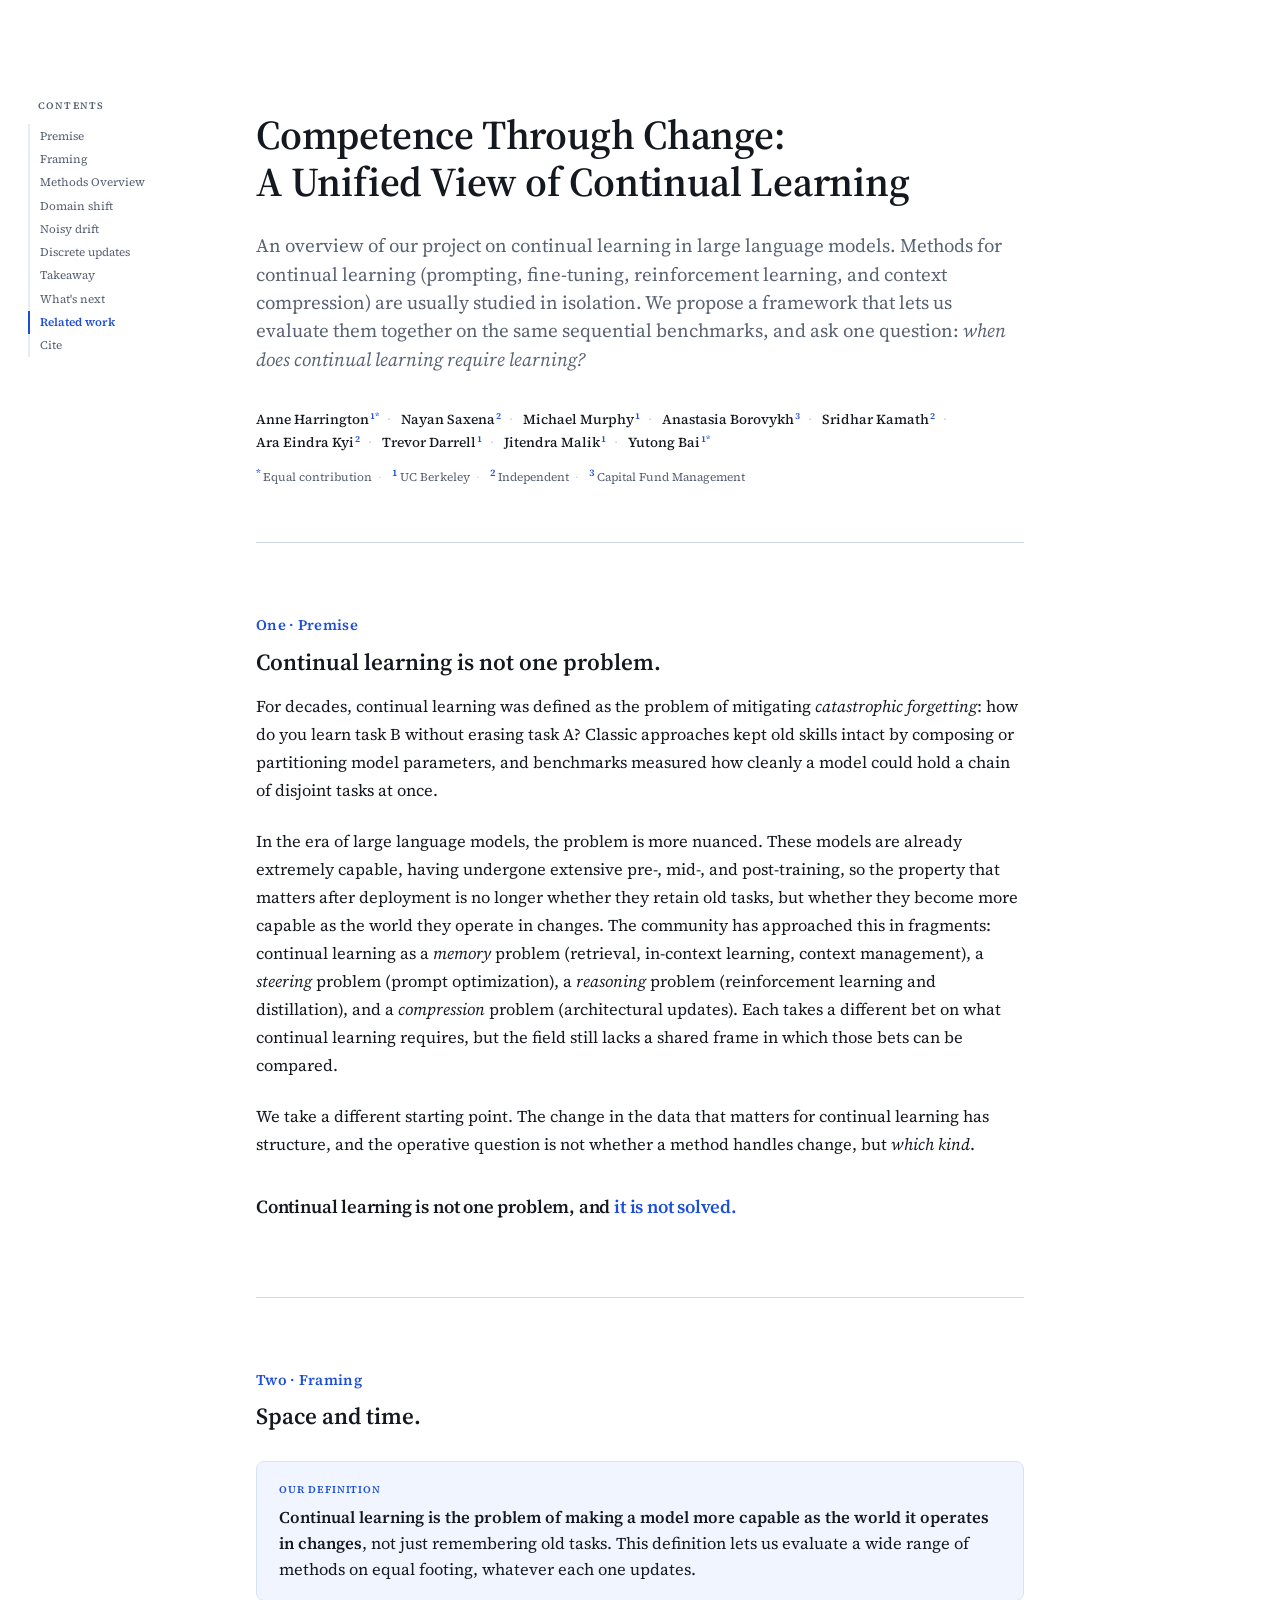
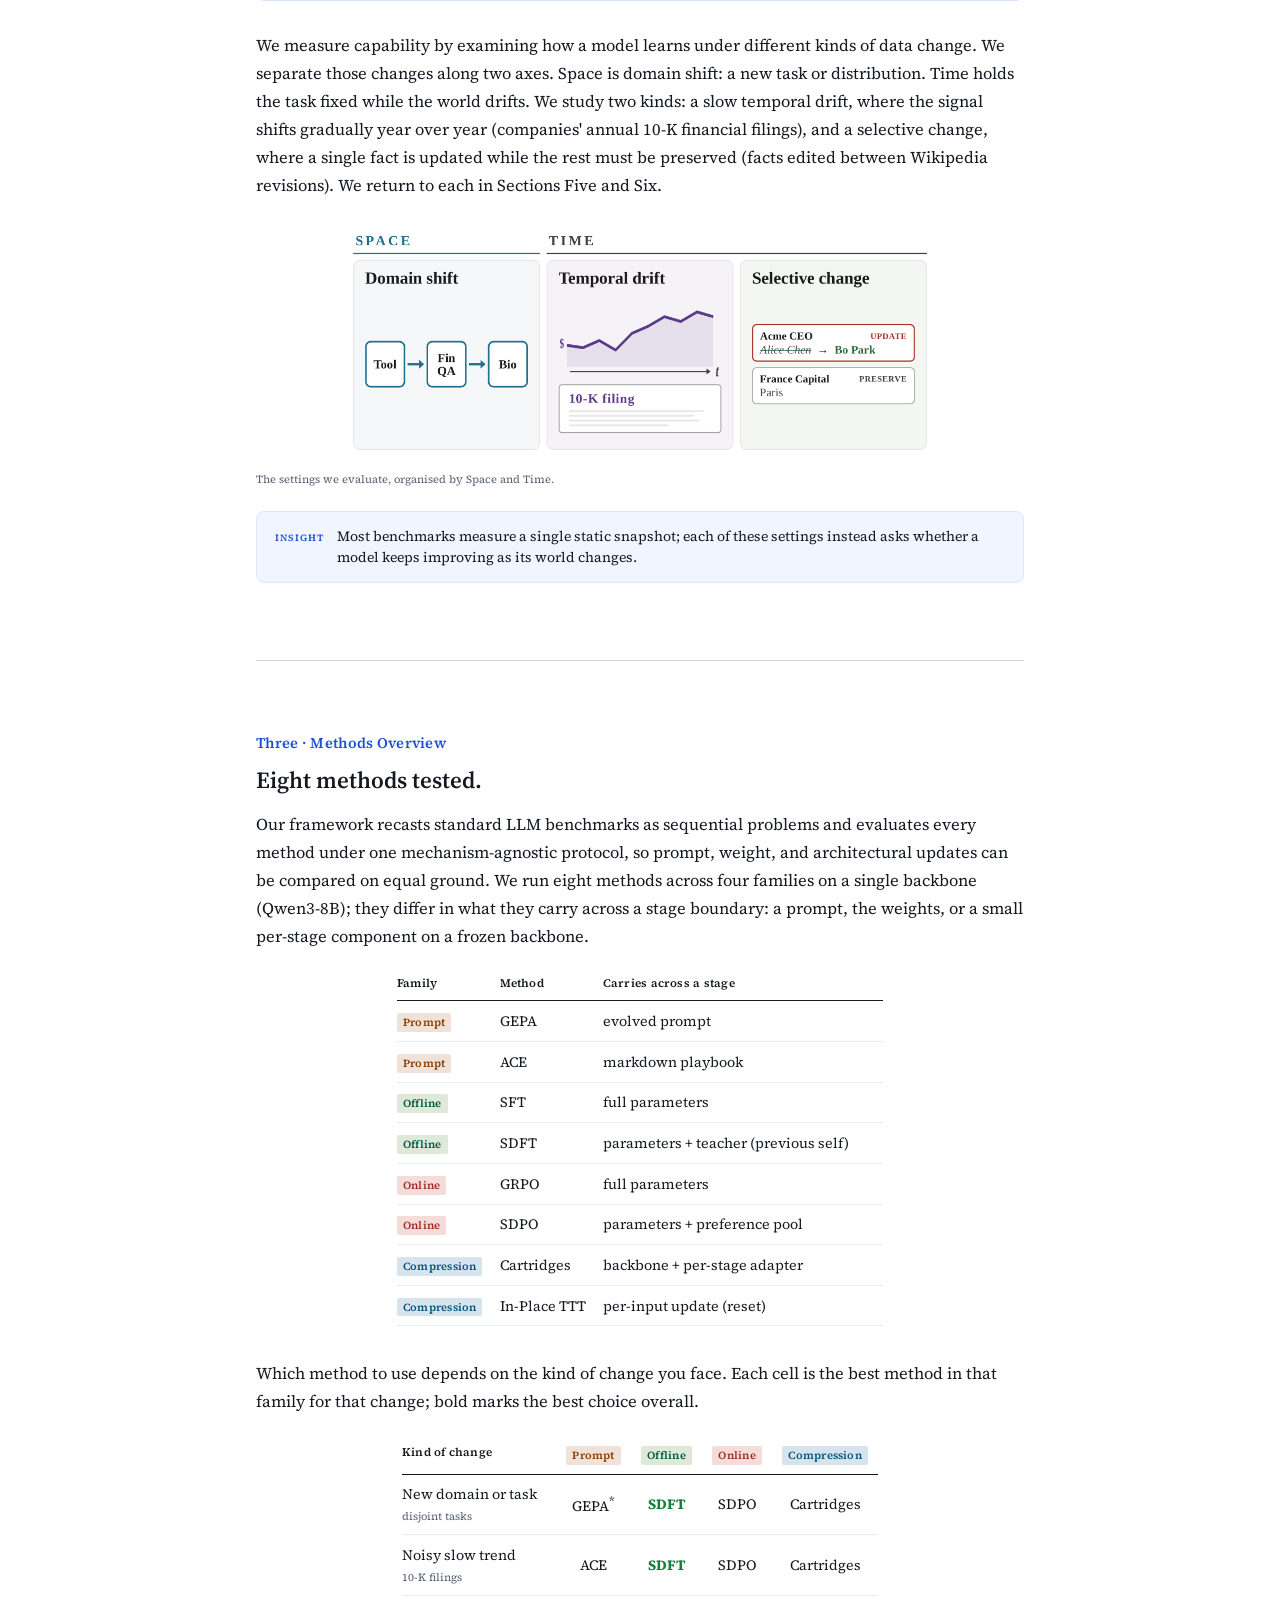
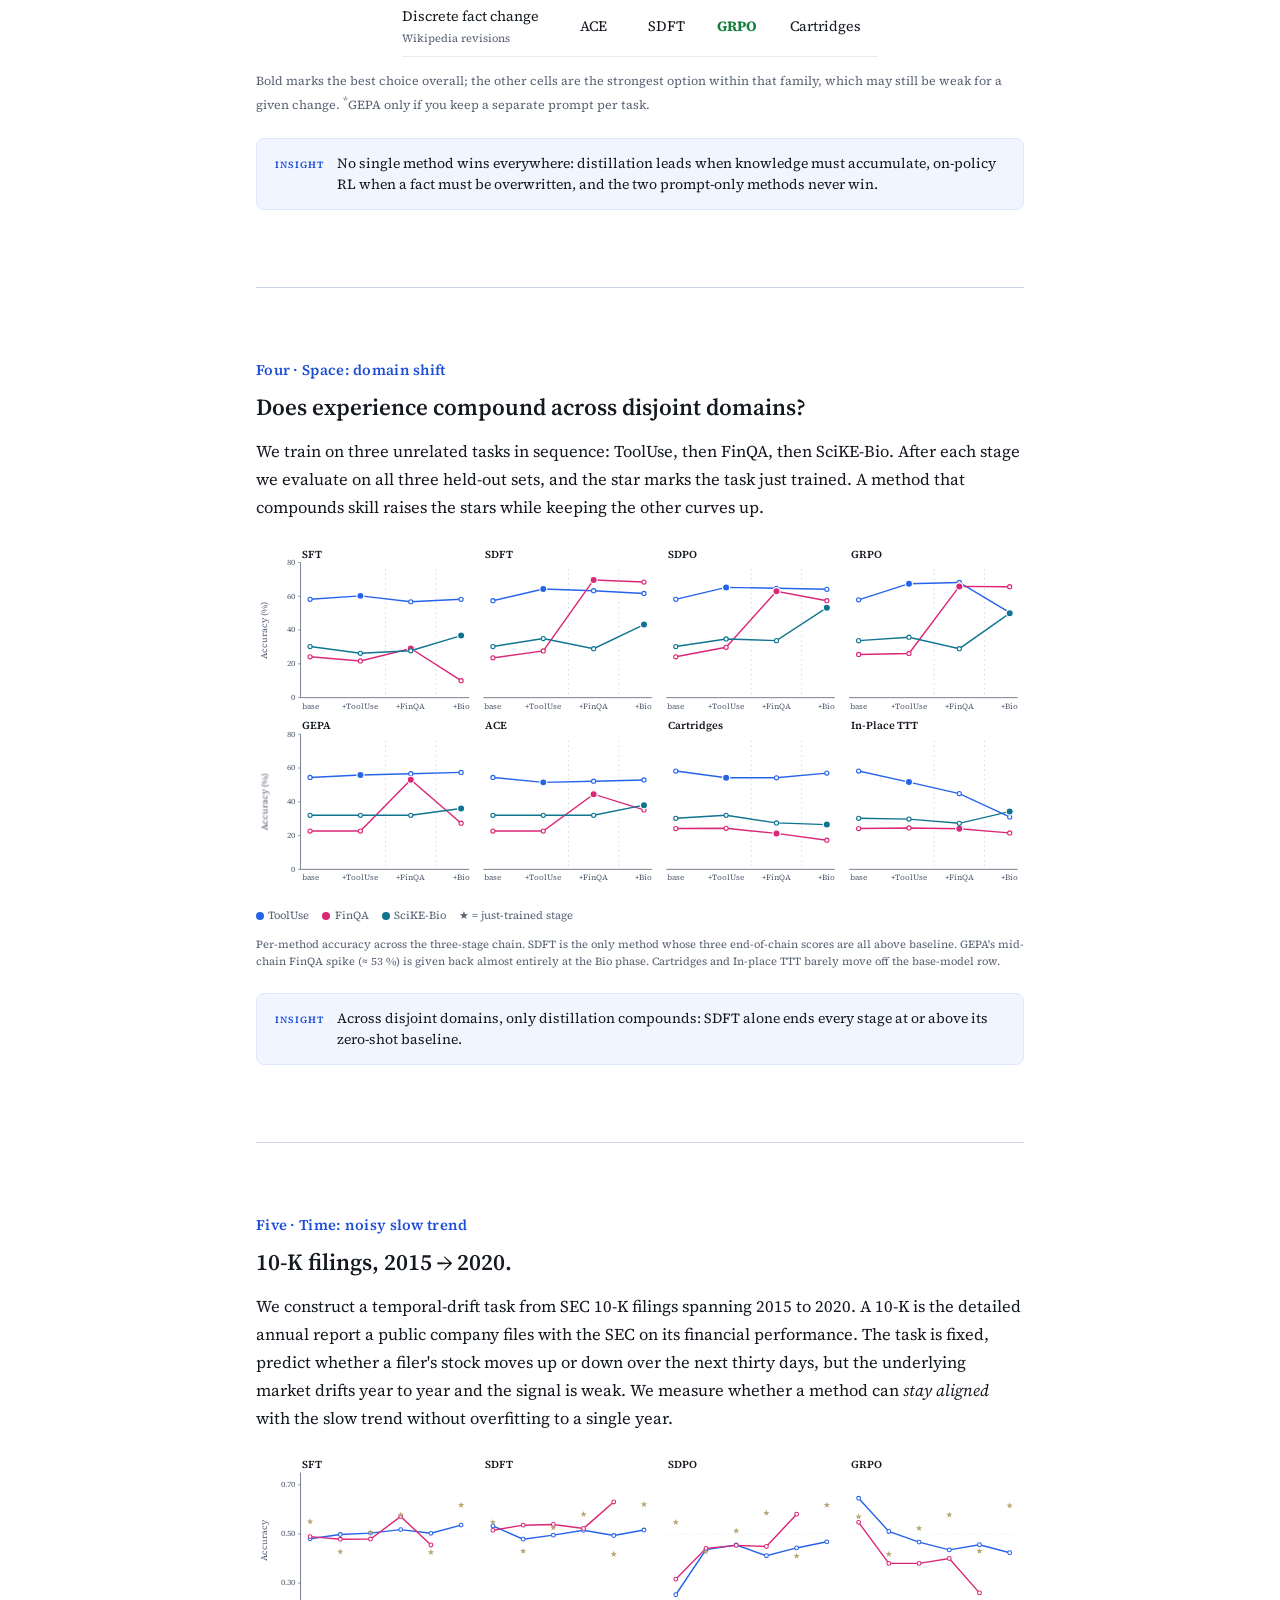
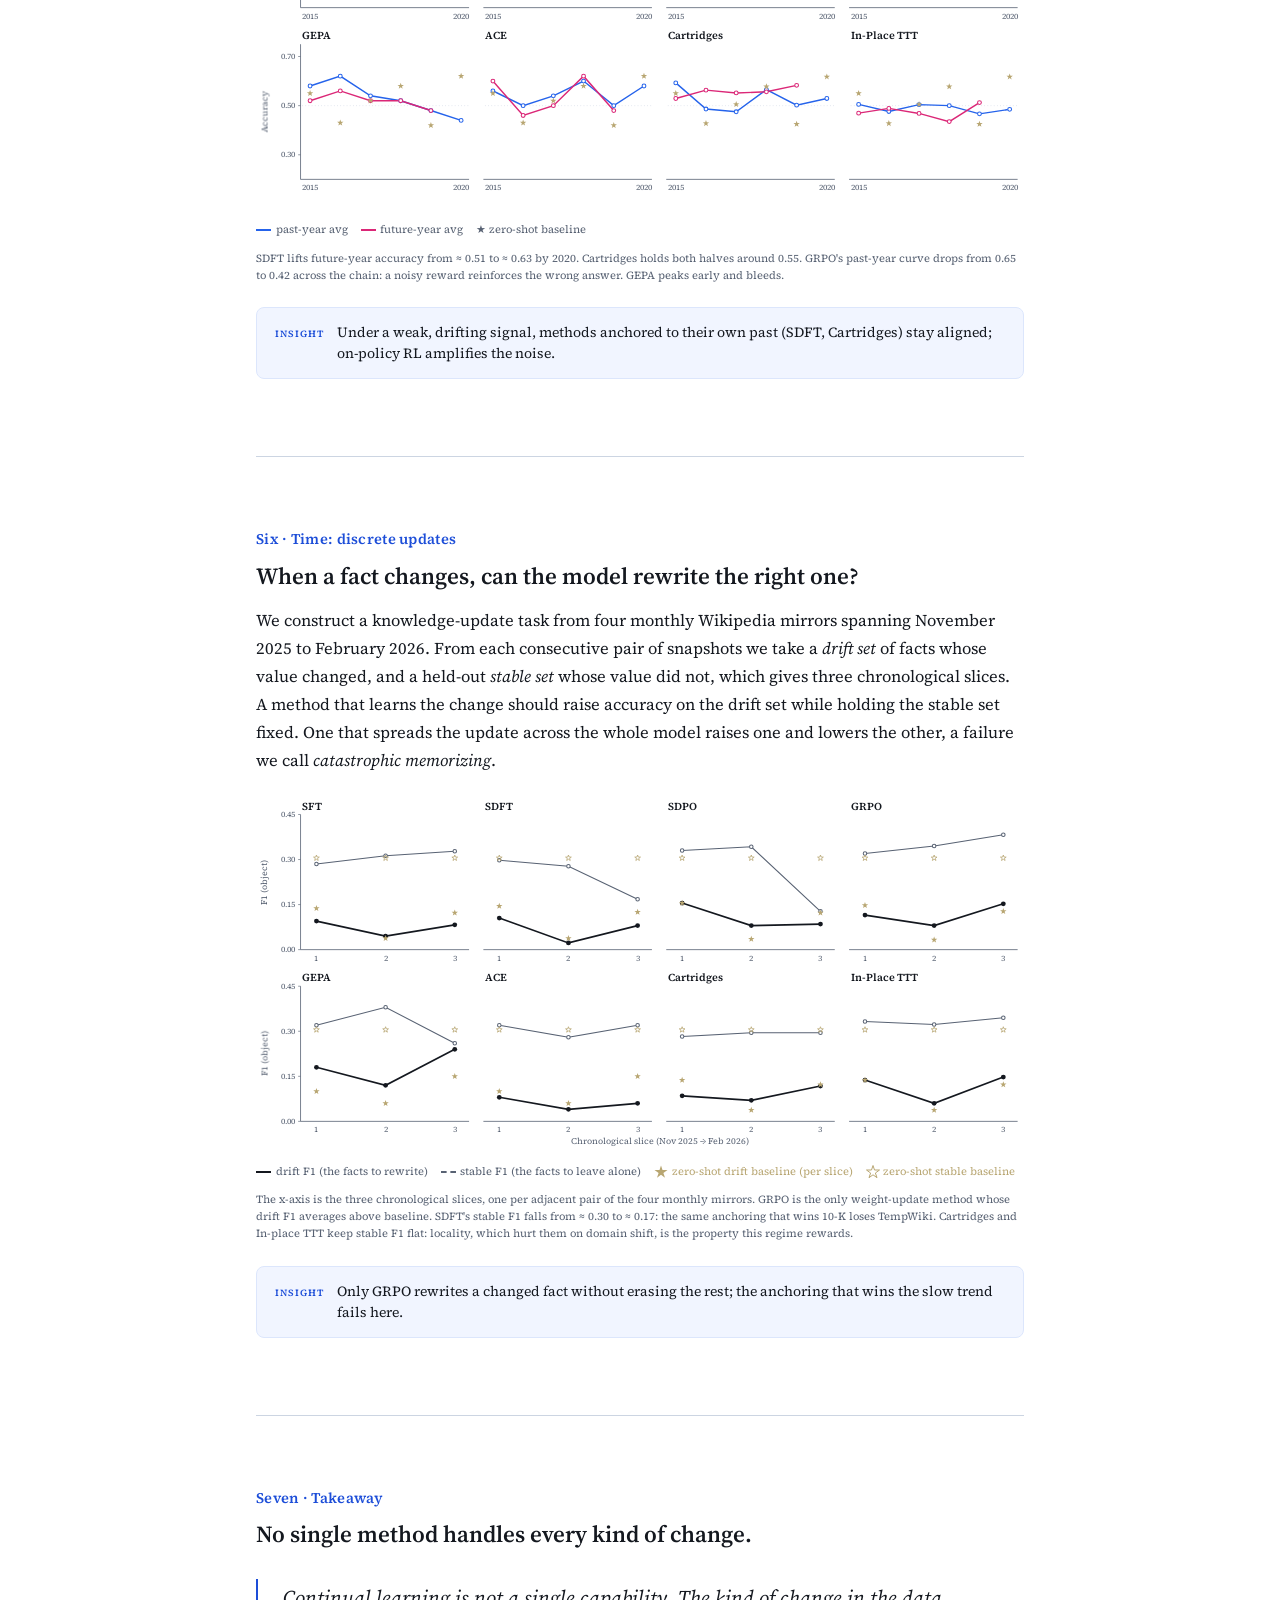
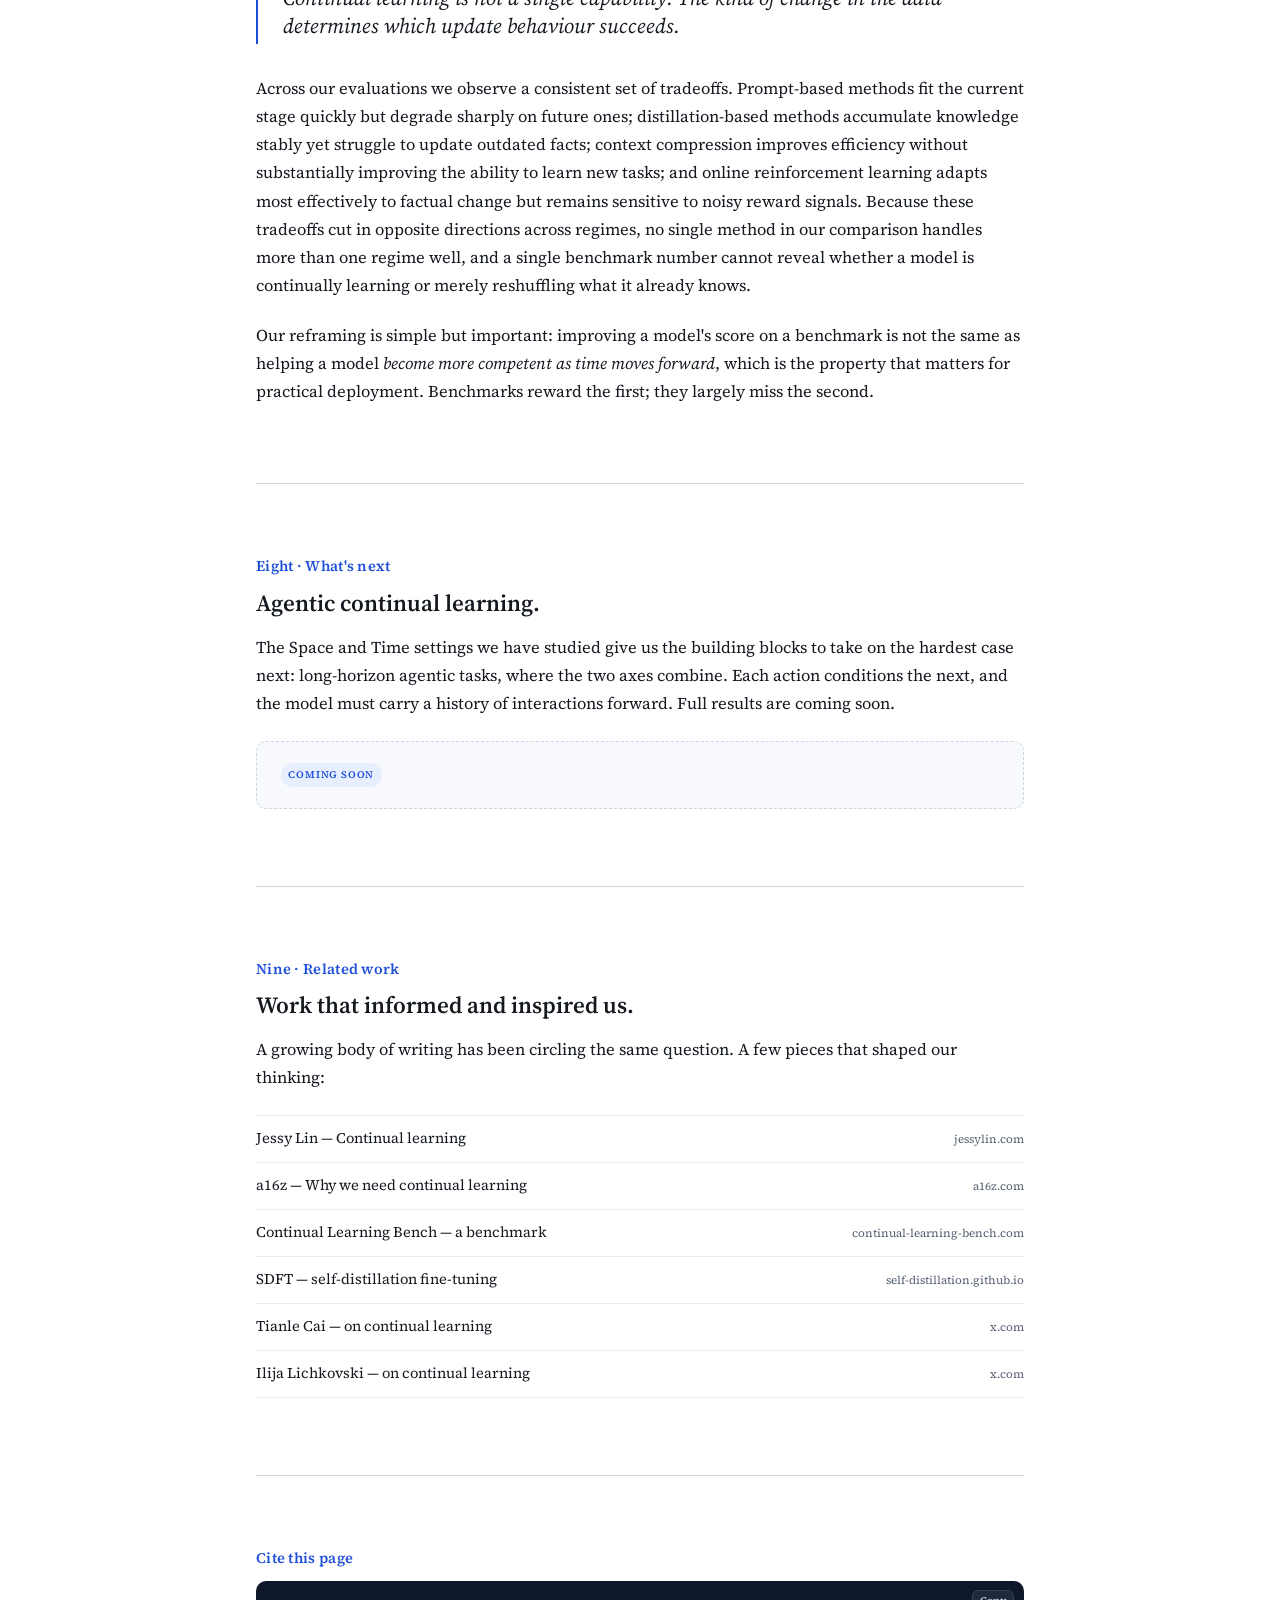
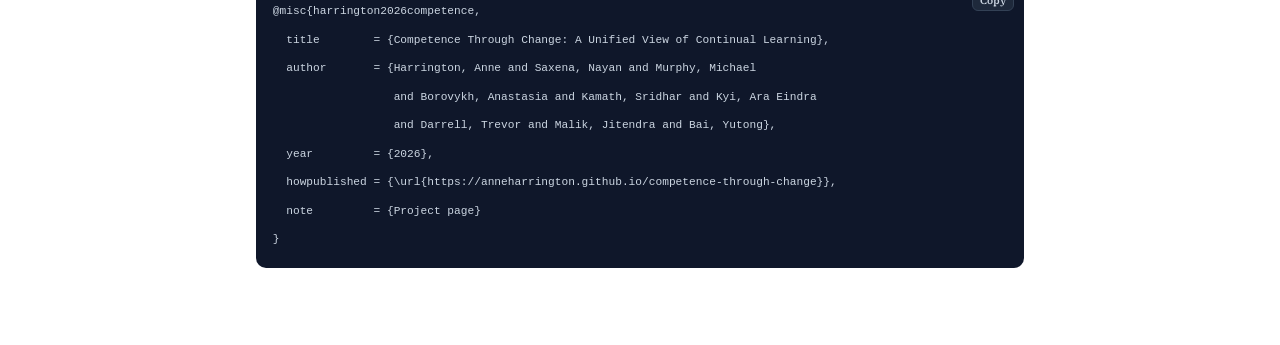
==== competence-through-change/index.html @ 68953e1b "Reduce global font and figure sizes on project page Co-Authored-By: Claude Opus 4.8 (1M context) <no" ====
<!DOCTYPE html>
<html lang="en">
<head>
<meta charset="UTF-8">
<meta name="viewport" content="width=device-width, initial-scale=1.0">
<title>Competence Through Change: A Unified View of Continual Learning</title>
<link rel="preconnect" href="https://fonts.googleapis.com">
<link rel="preconnect" href="https://fonts.gstatic.com" crossorigin>
<link href="https://fonts.googleapis.com/css2?family=Source+Serif+4:ital,wght@0,400;0,500;0,600;0,700;1,400;1,600&display=swap" rel="stylesheet">
<style>
  :root {
    --ink:    #14181f;
    --paper:  #ffffff;
    --gray:   #586273;
    --faint:  #ccd5e2;
    --grid:   #e7ecf3;
    --signature: #1d4ed8;
    --red:    #c2410c;
    --space:  #1d4ed8;
    --time:   #0e7490;

    --c-tooluse: #2563eb;
    --c-finqa:   #db2777;
    --c-bio:     #0e7490;
    --c-past:    #2563eb;
    --c-future:  #db2777;
    --c-base:    #9b8847;

    /* fluid reading measure: grows with the viewport to fill the window */
    --measure: clamp(33rem, 60vw, 68rem);

    --display: "Source Serif 4", Georgia, serif;
    --body:    "Source Serif 4", Georgia, serif;
    --sans:    "Source Serif 4", Georgia, serif;
  }
  * { box-sizing: border-box; }
  html { font-size: 14px; -webkit-text-size-adjust: 100%; }
  body {
    background: var(--paper); color: var(--ink);
    font-family: var(--body); font-weight: 400;
    font-size: 1.2rem; line-height: 1.7; margin: 0;
    -webkit-font-smoothing: antialiased; text-rendering: optimizeLegibility;
  }
  .page { max-width: 1500px; margin: 0 auto; padding: 0 5vw; }
  header, section > p, .note { max-width: var(--measure); }
  html { scroll-behavior: smooth; overflow-x: clip; }
  section { scroll-margin-top: 2rem; }

  /* ── Table-of-contents sidebar ─────────────────────────────────── */
  .toc {
    position: fixed; top: 7rem; left: 2rem; width: 11rem; z-index: 10;
    font-family: var(--sans); max-height: calc(100vh - 9rem); overflow-y: auto;
  }
  .toc-title {
    font-size: 0.7rem; font-weight: 600; letter-spacing: 0.12em;
    text-transform: uppercase; color: var(--gray); margin: 0 0 0.7rem 0.7rem;
  }
  .toc ul { list-style: none; padding: 0; margin: 0; }
  .toc a {
    display: block; padding: 0.3rem 0 0.3rem 0.7rem;
    font-size: 0.82rem; line-height: 1.3; color: var(--gray);
    text-decoration: none; border-left: 2px solid var(--grid);
    transition: color 0.15s ease, border-color 0.15s ease;
  }
  .toc a:hover { color: var(--ink); border-left-color: var(--faint); }
  .toc a.active { color: var(--signature); border-left-color: var(--signature); font-weight: 600; }
  .toc-toggle { display: none; }
  .toc-backdrop { display: none; }

  /* On narrower screens the sidebar becomes a slide-in drawer. */
  @media (max-width: 1200px) {
    .toc-toggle {
      display: block; position: fixed; top: 1rem; left: 1rem; z-index: 40;
      font-family: var(--sans); font-size: 0.78rem; font-weight: 600;
      letter-spacing: 0.03em; color: var(--signature);
      background: var(--paper); border: 1px solid var(--faint);
      border-radius: 999px; padding: 0.5em 0.95em; cursor: pointer;
      box-shadow: 0 1px 5px rgba(20,24,31,0.12);
    }
    .toc-backdrop {
      display: block; position: fixed; inset: 0; background: rgba(20,24,31,0.35);
      opacity: 0; pointer-events: none; transition: opacity 0.25s ease; z-index: 30;
    }
    body.toc-open .toc-backdrop { opacity: 1; pointer-events: auto; }
    .toc {
      top: 0; left: 0; width: 15rem; height: 100vh; max-height: 100vh;
      background: var(--paper); box-shadow: 2px 0 18px rgba(20,24,31,0.14);
      padding: 4.5rem 1.4rem 1.5rem; z-index: 35;
      transform: translateX(-100%); transition: transform 0.25s ease;
    }
    body.toc-open .toc { transform: translateX(0); }
  }

  .masthead { padding: 8rem 0 4rem; border-bottom: 1px solid var(--faint); margin: 0 auto 5rem; }
  .imprint {
    font-family: var(--sans); font-size: 0.7rem; font-weight: 500;
    letter-spacing: 0.16em; text-transform: uppercase;
    color: var(--signature); margin: 0 0 2.5rem;
  }
  h1 {
    font-family: var(--display); font-weight: 600;
    font-size: clamp(2.17rem, 3.2vw, 3.43rem);
    line-height: 1.15; letter-spacing: -0.005em;
    margin: 0 0 1.8rem; max-width: none;
  }
  .standfirst {
    font-family: var(--body); font-weight: 400; color: var(--gray);
    font-size: 1.35rem; line-height: 1.5; max-width: var(--measure); margin: 0;
  }
  .authors {
    font-family: var(--sans); font-size: 0.98rem; font-weight: 500;
    color: var(--ink);
    margin: 2.5rem 0 0; line-height: 1.7; max-width: var(--measure);
  }
  .authors .sep { color: var(--faint); margin: 0 0.55em; font-weight: 400; }
  .authors .name { white-space: nowrap; }
  .authors .name sup { font-size: 0.66em; color: var(--signature); font-weight: 600; margin-left: 1px; }
  .affiliations {
    font-family: var(--sans); font-size: 0.84rem; color: var(--gray);
    margin: 0.7rem 0 0; line-height: 1.6; max-width: var(--measure);
  }
  .affiliations sup { color: var(--signature); font-weight: 600; margin-right: 2px; }
  .affiliations .sep { color: var(--faint); margin: 0 0.55em; }

  section { margin: 0 auto 5.5rem; max-width: var(--measure); position: relative; }
  .secnum {
    font-family: var(--sans); font-size: 1.05rem; font-weight: 600;
    letter-spacing: 0.02em;
    color: var(--signature); margin: 0 0 0.7rem;
  }
  h2 {
    font-family: var(--display); font-weight: 600;
    font-size: 1.65rem; line-height: 1.22; letter-spacing: 0;
    margin: 0 0 1.2rem;
  }
  .note {
    color: var(--ink); font-size: 1.18rem; line-height: 1.7;
    margin: 0 0 1.6rem;
  }
  .note em { font-style: italic; }
  .pullquote {
    font-family: var(--display); font-style: italic;
    font-size: 1.5rem; line-height: 1.35; color: var(--ink);
    border-left: 2px solid var(--signature);
    padding: 0.2em 0 0.2em 1.2em;
    margin: 2.2rem 0 2.2rem;
    max-width: var(--measure);
  }

  /* ── Definition bubble ─────────────────────────────────────────── */
  .callout {
    max-width: var(--measure);
    background: #f1f5ff; border: 1px solid #d6e1fb;
    border-radius: 8px;
    padding: 1.3rem 1.6rem; margin: 2.2rem 0;
  }
  .callout .label {
    display: block; font-family: var(--sans); font-weight: 600;
    font-size: 0.72rem; letter-spacing: 0.09em; text-transform: uppercase;
    color: var(--signature); margin-bottom: 0.55rem;
  }
  .callout .def { font-size: 1.18rem; line-height: 1.55; color: var(--ink); margin: 0; }
  .callout .def strong { font-weight: 600; color: var(--ink); }

  /* ── Boxed thesis statement ────────────────────────────────────── */
  .statement {
    max-width: var(--measure); margin: 2.6rem 0;
    font-family: var(--sans); font-weight: 600;
    font-size: 1.32rem; line-height: 1.32; letter-spacing: -0.01em;
    color: var(--ink);
  }
  .statement .accent { color: var(--signature); }

  /* ── Per-section insight bubble ────────────────────────────────── */
  .insight-bubble {
    max-width: var(--measure);
    display: flex; gap: 0.95rem; align-items: baseline;
    background: #f1f5ff; border: 1px solid #dce6fc;
    border-radius: 8px;
    padding: 1rem 1.3rem; margin: 1.6rem 0 0;
  }
  .insight-bubble .ib-label {
    font-family: var(--sans); font-weight: 600; font-size: 0.68rem;
    letter-spacing: 0.1em; text-transform: uppercase; color: var(--signature);
    white-space: nowrap;
  }
  .insight-bubble p {
    margin: 0; font-family: var(--sans);
    font-size: 1rem; line-height: 1.5; color: var(--ink);
  }

  /* ── Coming-soon placeholder ───────────────────────────────────── */
  .coming-soon {
    max-width: var(--measure);
    display: flex; align-items: center; gap: 0.9rem;
    border: 1px dashed var(--faint); border-radius: 10px;
    background: #f7f9fc; padding: 1.5rem 1.7rem; margin: 0.4rem 0 0;
  }
  .cs-badge {
    font-family: var(--sans); font-weight: 600; font-size: 0.72rem;
    letter-spacing: 0.08em; text-transform: uppercase;
    color: var(--signature); background: #e7eefe;
    padding: 0.34em 0.75em; border-radius: 999px; white-space: nowrap;
  }
  .cs-note { font-family: var(--sans); font-size: 0.95rem; color: var(--gray); }

  /* ── Citation code block ───────────────────────────────────────── */
  .codeblock {
    position: relative; max-width: var(--measure);
    background: #0f172a; border-radius: 10px;
    padding: 1.1rem 1.2rem; overflow-x: auto; margin-top: 0.4rem;
  }
  .codeblock pre { margin: 0; }
  .codeblock code {
    font-family: ui-monospace, "SF Mono", Menlo, Consolas, monospace;
    font-size: 0.8rem; line-height: 1.55; color: #cbd5e1; white-space: pre;
  }
  .copy-btn {
    position: absolute; top: 0.7rem; right: 0.7rem;
    font-family: var(--sans); font-size: 0.72rem; font-weight: 600;
    color: #cbd5e1; background: #1e293b; border: 1px solid #334155;
    border-radius: 6px; padding: 0.3em 0.7em; cursor: pointer;
    transition: background 0.15s ease, color 0.15s ease;
  }
  .copy-btn:hover { background: #334155; color: #fff; }
  .copy-btn.copied { background: var(--signature); color: #fff; border-color: var(--signature); }

  /* ── Related-work links ────────────────────────────────────────── */
  ul.links { list-style: none; padding: 0; margin: 1.4rem 0 0; max-width: var(--measure); }
  ul.links li {
    display: flex; justify-content: space-between; align-items: baseline; gap: 1.2rem;
    padding: 0.75rem 0; border-bottom: 1px solid var(--grid);
  }
  ul.links li:first-child { border-top: 1px solid var(--grid); }
  ul.links a { color: var(--ink); text-decoration: none; font-size: 1.05rem; }
  ul.links a:hover { color: var(--signature); text-decoration: underline; }
  ul.links .src {
    font-family: var(--sans); font-size: 0.82rem; color: var(--gray);
    white-space: nowrap; flex: none;
  }

  figure { margin: 0 0 1rem; }
  svg { display: block; max-width: 100%; height: auto; overflow: visible; }
  text { font-family: var(--body); fill: var(--ink); }
  .axis-text { font-family: var(--sans); font-size: 11px; fill: var(--gray); }
  .axis-num  { font-family: var(--sans); font-size: 10px; fill: var(--gray); }
  .data-label { font-family: var(--body); font-size: 12px; }
  .strong-label { font-family: var(--sans); font-weight: 600; font-size: 12px; fill: var(--ink); }
  .panel-title { font-family: var(--sans); font-weight: 600; font-size: 13.5px; fill: var(--ink); }

  .caption {
    display: block; font-family: var(--sans);
    font-size: 0.78rem; line-height: 1.55;
    color: var(--gray); margin-top: 0.8rem; max-width: var(--measure);
  }
  hr.rule { border: none; border-top: 1px solid var(--faint); margin: 0 auto 5rem; max-width: var(--measure); }

  .chip {
    font-family: var(--sans); font-weight: 600; font-size: 0.78rem;
    padding: 0.18em 0.55em; border-radius: 2px;
    background: var(--grid); color: var(--ink);
    letter-spacing: 0.02em; white-space: nowrap;
  }
  .chip.prompt  { background: #f0e2d8; color: #8C3D00; }
  .chip.offline { background: #dfe9da; color: #005A42; }
  .chip.online  { background: #f5dcd8; color: #9c2f24; }
  .chip.context { background: #d6e4ee; color: #00557F; }
  .chip.space   { background: #e7eefe; color: #1d4ed8; }
  .chip.time    { background: #e0f3f6; color: #0e7490; }

  /* ── Recommendation scorecard (method × regime) ───────────────── */
  .scorecard-scroll { overflow-x: auto; padding: 0.5rem 0; }
  table.scorecard {
    border-collapse: collapse; width: 100%;
    font-family: var(--sans); min-width: 720px;
  }
  table.scorecard th {
    text-align: center; font-family: var(--sans); font-weight: 600; color: var(--ink);
    font-size: 0.82rem; letter-spacing: 0.02em;
    border-bottom: 1px solid var(--ink);
    padding: 0 0.8em 0.55rem; vertical-align: bottom; white-space: nowrap;
  }
  table.scorecard th.th-method { text-align: left; padding-left: 0; }
  table.scorecard th.th-insight { text-align: left; }
  table.scorecard th .sub {
    display: block; font-weight: 400; font-size: 0.7rem;
    color: var(--gray); letter-spacing: 0.01em; margin-top: 0.25rem;
  }
  table.scorecard th .sub em { font-style: italic; }
  table.scorecard td {
    padding: 0.7rem 0.8em; text-align: center; vertical-align: middle;
    border-bottom: 1px solid var(--grid);
  }
  table.scorecard td.method {
    text-align: left; padding-left: 0; font-weight: 600;
    font-size: 0.98rem; white-space: nowrap;
  }
  table.scorecard td.method.offline { color: #005A42; }
  table.scorecard td.method.online  { color: #9c2f24; }
  table.scorecard td.method.prompt  { color: #8C3D00; }
  table.scorecard td.method.context { color: #00557F; }
  table.scorecard td.method .dot {
    display: inline-block; width: 8px; height: 8px; border-radius: 50%;
    background: currentColor; margin-right: 0.5em; vertical-align: middle;
  }
  table.scorecard .yes {
    color: #15803d; font-size: 1.1rem; font-weight: 600;
  }
  table.scorecard .no { color: var(--red); font-size: 1.05rem; opacity: 0.42; }
  table.scorecard td.insight {
    text-align: left; font-family: var(--sans); font-style: italic;
    font-size: 0.84rem; line-height: 1.45; color: var(--gray);
    max-width: 24rem;
  }

  table.spark {
    border-collapse: collapse; font-size: 1.02rem;
    width: 100%; max-width: 44rem; margin: 1.5rem auto 1rem;
  }
  table.spark th {
    text-align: left; font-family: var(--sans); font-weight: 600; color: var(--ink);
    font-size: 0.82rem; letter-spacing: 0.02em;
    border-bottom: 1px solid var(--ink);
    padding: 0 1.2em 0.5rem 0;
  }
  table.spark td {
    padding: 0.55rem 1.2em 0.55rem 0; vertical-align: middle;
    border-bottom: 1px solid var(--grid);
  }
  table.spark td .sub {
    display: block; font-size: 0.78rem; color: var(--gray); margin-top: 0.12rem;
  }
  table.spark td.rec-best { font-weight: 700; color: #15803d; }
  table.spark.rec { width: auto; max-width: 100%; }
  table.spark.rec th:nth-child(n+2), table.spark.rec td:nth-child(n+2) { text-align: center; padding: 0.55rem 0.9em; }
  table.spark.rec .na { color: var(--faint); }
  table.spark.methods { width: auto; max-width: 100%; }
  table.spark.methods td:nth-child(3) { padding-right: 2.4em; }

  .teaser { max-width: calc(var(--measure) * 0.76); margin: 0.4rem auto 1.2rem; }
  .teaser img { width: 100%; height: auto; display: block; }

  .figure-wide { margin: 0 auto 1rem; max-width: var(--measure); }
  .figure-wide svg { width: 100%; max-width: 1100px; margin: 0 auto; }

  /* tiny inline legend */
  .legend {
    font-family: var(--sans); font-size: 0.78rem; color: var(--gray);
    display: flex; flex-wrap: wrap; gap: 1.2em; margin: 0.5rem 0 0;
  }
  .legend .swatch { display: inline-block; width: 1.4em; height: 2px;
                    vertical-align: middle; margin-right: 0.4em; }
  .legend .swatch.dashed { border-top: 2px dashed currentColor; height: 0; }
  .legend .dot { display: inline-block; width: 8px; height: 8px; border-radius: 50%;
                 vertical-align: middle; margin-right: 0.4em; }

  /* ── animations ──────────────────────────────────────────────────
     Subtle scroll-triggered fade + slight rise. One pass only —
     elements don't re-animate when scrolled back to.
  */
  @media (prefers-reduced-motion: no-preference) {
    .masthead h1, .masthead .standfirst, .masthead .authors {
      opacity: 0; transform: translateY(14px);
      animation: rise 0.9s cubic-bezier(.2,.6,.2,1) forwards;
    }
    .masthead h1            { animation-delay: 0.10s; }
    .masthead .standfirst   { animation-delay: 0.32s; }
    .masthead .authors      { animation-delay: 0.55s; }
    @keyframes rise {
      to { opacity: 1; transform: none; }
    }

    /* Section fade — pure opacity, slow enough to be perceived as
       the user scrolls into the section. */
    section { opacity: 0;
              transition: opacity 0.9s cubic-bezier(.2,.6,.2,1); }
    section.in-view { opacity: 1; }

    /* Hover lift on method chips (legend + inline html) */
    .chip { transition: transform 0.18s ease, filter 0.18s ease; }
    .chip:hover { transform: translateY(-1px); filter: brightness(0.96); }

    /* Plot curves draw themselves in when the FIGURE enters the
       viewport (not just the section heading) — so by the time the
       user is looking at the plot, the line is actively tracing.
       Per-figure observer set up in JS below.

       1.8s draw, 1.2s delay before points/stars fade — so the
       animation lasts long enough that the user clearly watches
       the line travel across the panel. */
    .figure-wide svg path.curve {
      stroke-dasharray: 800;
      stroke-dashoffset: 800;
      transition: stroke-dashoffset 1.8s cubic-bezier(.4,.1,.2,1);
    }
    .figure-wide.revealed svg path.curve { stroke-dashoffset: 0; }
    .figure-wide svg .point, .figure-wide svg .star {
      opacity: 0;
      transition: opacity 0.7s ease 1.3s;
    }
    .figure-wide.revealed svg .point,
    .figure-wide.revealed svg .star { opacity: 1; }
  }
</style>
</head>
<body>

<button class="toc-toggle" aria-label="Open contents" aria-expanded="false">☰ Contents</button>
<div class="toc-backdrop"></div>
<nav class="toc" aria-label="Table of contents">
  <p class="toc-title">Contents</p>
  <ul>
    <li><a href="#premise">Premise</a></li>
    <li><a href="#framing">Framing</a></li>
    <li><a href="#framework">Methods Overview</a></li>
    <li><a href="#domain">Domain shift</a></li>
    <li><a href="#noisy">Noisy drift</a></li>
    <li><a href="#discrete">Discrete updates</a></li>
    <li><a href="#takeaway">Takeaway</a></li>
    <li><a href="#next">What's next</a></li>
    <li><a href="#related">Related work</a></li>
    <li><a href="#cite">Cite</a></li>
  </ul>
</nav>

<div class="page">

  <!-- ============== MASTHEAD ============== -->
  <header class="masthead">
    <h1>Competence Through Change:<br>A Unified View of Continual Learning</h1>
    <p class="standfirst">An overview of our project on continual learning in large language models. Methods for continual learning (prompting, fine-tuning, reinforcement learning, and context compression) are usually studied in isolation. We propose a framework that lets us evaluate them together on the same sequential benchmarks, and ask one question: <em>when does continual learning require learning?</em></p>
    <p class="authors">
      <span class="name">Anne Harrington<sup>1*</sup></span><span class="sep">·</span>
      <span class="name">Nayan Saxena<sup>2</sup></span><span class="sep">·</span>
      <span class="name">Michael Murphy<sup>1</sup></span><span class="sep">·</span>
      <span class="name">Anastasia Borovykh<sup>3</sup></span><span class="sep">·</span>
      <span class="name">Sridhar Kamath<sup>2</sup></span><span class="sep">·</span>
      <span class="name">Ara Eindra Kyi<sup>2</sup></span><span class="sep">·</span>
      <span class="name">Trevor Darrell<sup>1</sup></span><span class="sep">·</span>
      <span class="name">Jitendra Malik<sup>1</sup></span><span class="sep">·</span>
      <span class="name">Yutong Bai<sup>1*</sup></span>
    </p>
    <p class="affiliations">
      <sup>*</sup>Equal contribution<span class="sep">·</span>
      <sup>1</sup>UC Berkeley<span class="sep">·</span>
      <sup>2</sup>Independent<span class="sep">·</span>
      <sup>3</sup>Capital Fund Management
    </p>
  </header>

  <!-- ============== SECTION 1: PREMISE ============== -->
  <section id="premise">
    <p class="secnum">One · Premise</p>
    <h2>Continual learning is not one problem.</h2>
    <p class="note">
      For decades, continual learning was defined as the problem of
      mitigating <em>catastrophic forgetting</em>: how do you learn task B
      without erasing task A? Classic approaches kept old skills intact by
      composing or partitioning model parameters, and benchmarks measured
      how cleanly a model could hold a chain of disjoint tasks at once.
    </p>
    <p class="note">
      In the era of large language models, the problem is more nuanced.
      These models are already extremely capable, having undergone extensive
      pre-, mid-, and post-training, so the property that matters after
      deployment is no longer whether they retain old tasks, but whether they
      become more capable as the world they operate in changes. The community
      has approached this in fragments: continual learning as a <em>memory</em>
      problem (retrieval, in-context learning, context management), a
      <em>steering</em> problem (prompt optimization), a <em>reasoning</em>
      problem (reinforcement learning and distillation), and a
      <em>compression</em> problem (architectural updates). Each takes a
      different bet on what continual learning requires, but the field still
      lacks a shared frame in which those bets can be compared.
    </p>
    <p class="note">
      We take a different starting point. The change in the data that
      matters for continual learning has structure, and the operative
      question is not whether a method handles change, but
      <em>which kind</em>.
    </p>
    <p class="statement">
      Continual learning is not one problem, and
      <span class="accent">it is not solved.</span>
    </p>
  </section>

  <hr class="rule">

  <!-- ============== SECTION 2: THE FRAMING ============== -->
  <section id="framing">
    <p class="secnum">Two · Framing</p>
    <h2>Space and time.</h2>
    <div class="callout">
      <span class="label">Our definition</span>
      <p class="def"><strong>Continual learning is the problem of making a
      model more capable as the world it operates in changes</strong>, not
      just remembering old tasks. This definition lets us evaluate a wide
      range of methods on equal footing, whatever each one updates.</p>
    </div>
    <p class="note">
      We measure capability by examining how a model learns under different
      kinds of data change. We separate those changes along two axes. Space
      is domain shift: a new task or distribution. Time holds the task fixed
      while the world drifts. We study two kinds: a slow temporal drift,
      where the signal shifts gradually year over year (companies' annual
      10-K financial filings), and a selective change, where a single fact is
      updated while the rest must be preserved (facts edited between
      Wikipedia revisions). We return to each in Sections Five and Six.
    </p>
    <figure class="teaser">
      <img src="teaser.png" style="width:100%;height:auto;display:block;"
           alt="Space and Time. Space: domain shift. Time: temporal drift in 10-K filings, and selective change in Wikipedia facts.">
    </figure>
    <span class="caption">
      The settings we evaluate, organised by Space and Time.
    </span>
    <div class="insight-bubble">
      <span class="ib-label">Insight</span>
      <p>Most benchmarks measure a single static snapshot; each of these
      settings instead asks whether a model keeps improving as its world
      changes.</p>
    </div>
  </section>

  <hr class="rule">

  <!-- ============== SECTION 3: THE FRAMEWORK ============== -->
  <section id="framework">
    <p class="secnum">Three · Methods Overview</p>
    <h2>Eight methods tested.</h2>
    <p class="note">
      Our framework recasts standard LLM benchmarks as sequential problems
      and evaluates every method under one mechanism-agnostic protocol, so
      prompt, weight, and architectural updates can be compared on equal
      ground. We run eight methods across four families on a single backbone
      (Qwen3-8B); they differ in what they carry across a stage boundary: a
      prompt, the weights, or a small per-stage component on a frozen
      backbone.
    </p>
    <table class="spark methods">
      <thead>
        <tr><th>Family</th><th>Method</th><th>Carries across a stage</th></tr>
      </thead>
      <tbody>
        <tr><td><span class="chip prompt">Prompt</span></td><td>GEPA</td><td>evolved prompt</td></tr>
        <tr><td><span class="chip prompt">Prompt</span></td><td>ACE</td><td>markdown playbook</td></tr>
        <tr><td><span class="chip offline">Offline</span></td><td>SFT</td><td>full parameters</td></tr>
        <tr><td><span class="chip offline">Offline</span></td><td>SDFT</td><td>parameters + teacher (previous self)</td></tr>
        <tr><td><span class="chip online">Online</span></td><td>GRPO</td><td>full parameters</td></tr>
        <tr><td><span class="chip online">Online</span></td><td>SDPO</td><td>parameters + preference pool</td></tr>
        <tr><td><span class="chip context">Compression</span></td><td>Cartridges</td><td>backbone + per-stage adapter</td></tr>
        <tr><td><span class="chip context">Compression</span></td><td>In-Place TTT</td><td>per-input update (reset)</td></tr>
      </tbody>
    </table>

    <p class="note" style="margin-top:2.4rem;">
      Which method to use depends on the kind of change you face. Each cell is
      the best method in that family for that change; bold marks the best
      choice overall.
    </p>
    <table class="spark rec">
      <thead>
        <tr>
          <th>Kind of change</th>
          <th><span class="chip prompt">Prompt</span></th>
          <th><span class="chip offline">Offline</span></th>
          <th><span class="chip online">Online</span></th>
          <th><span class="chip context">Compression</span></th>
        </tr>
      </thead>
      <tbody>
        <tr>
          <td>New domain or task<span class="sub">disjoint tasks</span></td>
          <td>GEPA<sup>*</sup></td>
          <td class="rec-best">SDFT</td>
          <td>SDPO</td>
          <td>Cartridges</td>
        </tr>
        <tr>
          <td>Noisy slow trend<span class="sub">10-K filings</span></td>
          <td>ACE</td>
          <td class="rec-best">SDFT</td>
          <td>SDPO</td>
          <td>Cartridges</td>
        </tr>
        <tr>
          <td>Discrete fact change<span class="sub">Wikipedia revisions</span></td>
          <td>ACE</td>
          <td>SDFT</td>
          <td class="rec-best">GRPO</td>
          <td>Cartridges</td>
        </tr>
      </tbody>
    </table>
    <p class="note" style="font-size:0.88rem; color:var(--gray); margin-top:0.7rem;">
      Bold marks the best choice overall; the other cells are the strongest
      option within that family, which may still be weak for a given change.
      <sup>*</sup>GEPA only if you keep a separate prompt per task.
    </p>

    <div class="insight-bubble">
      <span class="ib-label">Insight</span>
      <p>No single method wins everywhere: distillation leads when knowledge
      must accumulate, on-policy RL when a fact must be overwritten, and the
      two prompt-only methods never win.</p>
    </div>
  </section>

  <hr class="rule">

  <!-- ============== SECTION 4: DOMAIN SHIFT ============== -->
  <section id="domain">
    <p class="secnum">Four · Space: domain shift</p>
    <h2>Does experience compound across disjoint domains?</h2>
    <p class="note">
      We train on three unrelated tasks in sequence: ToolUse, then FinQA,
      then SciKE-Bio. After each stage we evaluate on all three held-out
      sets, and the star marks the task just trained. A method that
      compounds skill raises the stars while keeping the other curves up.
    </p>
    <figure class="figure-wide" id="fig-domain"></figure>
    <p class="legend">
      <span><span class="dot" style="background:var(--c-tooluse)"></span>ToolUse</span>
      <span><span class="dot" style="background:var(--c-finqa)"></span>FinQA</span>
      <span><span class="dot" style="background:var(--c-bio)"></span>SciKE-Bio</span>
      <span>★ = just-trained stage</span>
    </p>
    <span class="caption">
      Per-method accuracy across the three-stage chain. SDFT is the
      only method whose three end-of-chain scores are all above
      baseline. GEPA's mid-chain FinQA spike (≈ 53 %) is given back
      almost entirely at the Bio phase. Cartridges and In-place TTT
      barely move off the base-model row.
    </span>
    <div class="insight-bubble">
      <span class="ib-label">Insight</span>
      <p>Across disjoint domains, only distillation compounds: SDFT alone
      ends every stage at or above its zero-shot baseline.</p>
    </div>
  </section>

  <hr class="rule">

  <!-- ============== SECTION 6: NOISY TEMPORAL DRIFT ============== -->
  <section id="noisy">
    <p class="secnum">Five · Time: noisy slow trend</p>
    <h2>10-K filings, 2015&nbsp;→&nbsp;2020.</h2>
    <p class="note">
      We construct a temporal-drift task from SEC 10-K filings spanning
      2015 to 2020. A 10-K is the detailed annual report a public company
      files with the SEC on its financial performance. The task is fixed,
      predict whether a filer's stock moves up or down over the next thirty
      days, but the underlying market drifts year to year and the signal is
      weak. We measure whether a method can <em>stay aligned</em> with the
      slow trend without overfitting to a single year.
    </p>
    <figure class="figure-wide" id="fig-finance"></figure>
    <p class="legend">
      <span><span class="swatch" style="background:var(--c-past)"></span>past-year avg</span>
      <span><span class="swatch" style="background:var(--c-future)"></span>future-year avg</span>
      <span>★ zero-shot baseline</span>
    </p>
    <span class="caption">
      SDFT lifts future-year accuracy from ≈ 0.51 to ≈ 0.63 by 2020.
      Cartridges holds both halves around 0.55. GRPO's past-year curve
      drops from 0.65 to 0.42 across the chain: a noisy reward
      reinforces the wrong answer. GEPA peaks early and bleeds.
    </span>
    <div class="insight-bubble">
      <span class="ib-label">Insight</span>
      <p>Under a weak, drifting signal, methods anchored to their own past
      (SDFT, Cartridges) stay aligned; on-policy RL amplifies the noise.</p>
    </div>
  </section>

  <hr class="rule">

  <!-- ============== SECTION 7: TEMPWIKI ============== -->
  <section id="discrete">
    <p class="secnum">Six · Time: discrete updates</p>
    <h2>When a fact changes, can the model rewrite the right one?</h2>
    <p class="note">
      We construct a knowledge-update task from four monthly Wikipedia
      mirrors spanning November 2025 to February 2026. From each consecutive
      pair of snapshots we take a <em>drift set</em> of facts whose value
      changed, and a held-out <em>stable set</em> whose value did not, which
      gives three chronological slices. A method that learns the change
      should raise accuracy on the drift set while holding the stable set
      fixed. One that spreads the update across the whole model raises one
      and lowers the other, a failure we call <em>catastrophic memorizing</em>.
    </p>
    <figure class="figure-wide" id="fig-tempwiki"></figure>
    <p class="legend">
      <span><span class="swatch" style="background:var(--ink)"></span>drift F1 (the facts to rewrite)</span>
      <span><span class="swatch dashed" style="color:var(--gray)"></span>stable F1 (the facts to leave alone)</span>
      <span style="color:#b8a672">
        <svg width="14" height="14" viewBox="0 0 14 14" style="display:inline-block;vertical-align:middle;margin-right:0.3em">
          <path d="M7 0.5 L8.5 5.0 L13.5 5.0 L9.4 8.0 L11.0 12.7 L7 9.8 L3.0 12.7 L4.6 8.0 L0.5 5.0 L5.5 5.0 Z"
                fill="#b8a672"/>
        </svg>zero-shot drift baseline (per slice)
      </span>
      <span style="color:#b8a672">
        <svg width="14" height="14" viewBox="0 0 14 14" style="display:inline-block;vertical-align:middle;margin-right:0.3em">
          <path d="M7 0.5 L8.5 5.0 L13.5 5.0 L9.4 8.0 L11.0 12.7 L7 9.8 L3.0 12.7 L4.6 8.0 L0.5 5.0 L5.5 5.0 Z"
                fill="none" stroke="#b8a672" stroke-width="1"/>
        </svg>zero-shot stable baseline
      </span>
    </p>
    <span class="caption">
      The x-axis is the three chronological slices, one per adjacent pair of
      the four monthly mirrors. GRPO is the only weight-update method whose
      drift F1 averages above baseline. SDFT's stable F1 falls from ≈ 0.30 to ≈ 0.17:
      the same anchoring that wins 10-K loses TempWiki. Cartridges
      and In-place TTT keep stable F1 flat: locality, which hurt them
      on domain shift, is the property this regime rewards.
    </span>
    <div class="insight-bubble">
      <span class="ib-label">Insight</span>
      <p>Only GRPO rewrites a changed fact without erasing the rest; the
      anchoring that wins the slow trend fails here.</p>
    </div>
  </section>

  <hr class="rule">

  <!-- ============== SECTION 8: TAKEAWAY ============== -->
  <section id="takeaway">
    <p class="secnum">Seven · Takeaway</p>
    <h2>No single method handles every kind of change.</h2>
    <p class="pullquote">
      Continual learning is not a single capability. The kind of change in
      the data determines which update behaviour succeeds.
    </p>
    <p class="note">
      Across our evaluations we observe a consistent set of tradeoffs.
      Prompt-based methods fit the current stage quickly but degrade sharply
      on future ones; distillation-based methods accumulate knowledge stably
      yet struggle to update outdated facts; context compression improves
      efficiency without substantially improving the ability to learn new
      tasks; and online reinforcement learning adapts most effectively to
      factual change but remains sensitive to noisy reward signals. Because
      these tradeoffs cut in opposite directions across regimes, no single
      method in our comparison handles more than one regime well, and a
      single benchmark number cannot reveal whether a model is continually
      learning or merely reshuffling what it already knows.
    </p>
    <p class="note">
      Our reframing is simple but important: improving a model's score on a
      benchmark is not the same as helping a model <em>become more competent
      as time moves forward</em>, which is the property that matters for
      practical deployment. Benchmarks reward the first; they largely miss
      the second.
    </p>
  </section>

  <hr class="rule">

  <!-- ============== SECTION 9: WHAT'S NEXT ============== -->
  <section id="next">
    <p class="secnum">Eight · What's next</p>
    <h2>Agentic continual learning.</h2>
    <p class="note">
      The Space and Time settings we have studied give us the building
      blocks to take on the hardest case next: long-horizon agentic tasks,
      where the two axes combine. Each action conditions the next, and the
      model must carry a history of interactions forward. Full results are
      coming soon.
    </p>
    <figure class="coming-soon">
      <span class="cs-badge">Coming soon</span>
    </figure>
  </section>

  <hr class="rule">

  <!-- ============== SECTION 9: RELATED WORK ============== -->
  <section id="related">
    <p class="secnum">Nine · Related work</p>
    <h2>Work that informed and inspired us.</h2>
    <p class="note">
      A growing body of writing has been circling the same question. A few
      pieces that shaped our thinking:
    </p>
    <ul class="links">
      <li>
        <a href="https://jessylin.com/2025/10/20/continual-learning/" target="_blank" rel="noopener">Jessy Lin — Continual learning</a>
        <span class="src">jessylin.com</span>
      </li>
      <li>
        <a href="https://a16z.com/why-we-need-continual-learning/" target="_blank" rel="noopener">a16z — Why we need continual learning</a>
        <span class="src">a16z.com</span>
      </li>
      <li>
        <a href="https://continual-learning-bench.com" target="_blank" rel="noopener">Continual Learning Bench — a benchmark</a>
        <span class="src">continual-learning-bench.com</span>
      </li>
      <li>
        <a href="https://self-distillation.github.io/SDFT" target="_blank" rel="noopener">SDFT — self-distillation fine-tuning</a>
        <span class="src">self-distillation.github.io</span>
      </li>
      <li>
        <a href="https://x.com/tianle_cai/status/2042459055483207818" target="_blank" rel="noopener">Tianle Cai — on continual learning</a>
        <span class="src">x.com</span>
      </li>
      <li>
        <a href="https://x.com/carnot_cyclist/status/2041479655035679163" target="_blank" rel="noopener">Ilija Lichkovski — on continual learning</a>
        <span class="src">x.com</span>
      </li>
    </ul>
  </section>

  <hr class="rule">

  <!-- ============== CITATION ============== -->
  <section id="cite" class="cite-section">
    <p class="secnum">Cite this page</p>
    <div class="codeblock">
      <button class="copy-btn" type="button" data-copy="cite-bib">Copy</button>
      <pre id="cite-bib"><code>@misc{harrington2026competence,
  title        = {Competence Through Change: A Unified View of Continual Learning},
  author       = {Harrington, Anne and Saxena, Nayan and Murphy, Michael
                  and Borovykh, Anastasia and Kamath, Sridhar and Kyi, Ara Eindra
                  and Darrell, Trevor and Malik, Jitendra and Bai, Yutong},
  year         = {2026},
  howpublished = {\url{https://anneharrington.github.io/competence-through-change}},
  note         = {Project page}
}</code></pre>
    </div>
  </section>

</div>

<!-- ============== DATA + RENDERERS ============== -->
<script id="cl-data" type="application/json">
{
  "domain": {
    "SFT": {
      "tooluse": [
        0.5819672131147541,
        0.6024590163934426,
        0.5676229508196722,
        0.5819672131147541
      ],
      "finqa": [
        0.24180327868852458,
        0.21721311475409835,
        0.29098360655737704,
        0.10040983606557377
      ],
      "bio": [
        0.3025,
        0.2625,
        0.2775,
        0.3675
      ]
    },
    "SDFT": {
      "tooluse": [
        0.5737704918032787,
        0.6434426229508197,
        0.6331967213114754,
        0.6168032786885246
      ],
      "finqa": [
        0.23565573770491804,
        0.2766393442622951,
        0.6967213114754098,
        0.6844262295081968
      ],
      "bio": [
        0.3025,
        0.35,
        0.29,
        0.4325
      ]
    },
    "SDPO": {
      "tooluse": [
        0.5819672131147541,
        0.6525735294117647,
        0.6470588235294118,
        0.6415441176470589
      ],
      "finqa": [
        0.24180327868852458,
        0.29822834645669294,
        0.6299212598425197,
        0.5738188976377953
      ],
      "bio": [
        0.3025,
        0.3475,
        0.3375,
        0.5325
      ]
    },
    "GRPO": {
      "tooluse": [
        0.5790441176470589,
        0.6746323529411765,
        0.6819852941176471,
        0.5036764705882353
      ],
      "finqa": [
        0.2559055118110236,
        0.2618110236220472,
        0.6584645669291339,
        0.656496062992126
      ],
      "bio": [
        0.3375,
        0.3575,
        0.29,
        0.5
      ]
    },
    "GEPA": {
      "tooluse": [
        0.544,
        0.559,
        0.5665,
        0.574
      ],
      "finqa": [
        0.227,
        0.227,
        0.531,
        0.273
      ],
      "bio": [
        0.32,
        0.32,
        0.32,
        0.36
      ]
    },
    "ACE": {
      "tooluse": [
        0.544,
        0.515,
        0.522,
        0.529
      ],
      "finqa": [
        0.227,
        0.227,
        0.445,
        0.352
      ],
      "bio": [
        0.32,
        0.32,
        0.32,
        0.38
      ]
    },
    "Cartridges": {
      "tooluse": [
        0.5819672131147541,
        0.5422794117647058,
        0.5422794117647058,
        0.5698529411764706
      ],
      "finqa": [
        0.24180327868852458,
        0.2431640625,
        0.212890625,
        0.1728515625
      ],
      "bio": [
        0.3025,
        0.32,
        0.275,
        0.265
      ]
    },
    "In-Place TTT": {
      "tooluse": [
        0.5819672131147541,
        0.5165441176470589,
        0.4485294117647059,
        0.31066176470588236
      ],
      "finqa": [
        0.24180327868852458,
        0.2451171875,
        0.240234375,
        0.2158203125
      ],
      "bio": [
        0.3025,
        0.2975,
        0.2725,
        0.3425
      ]
    }
  },
  "domain_stages": [
    "base",
    "+ToolUse",
    "+FinQA",
    "+Bio"
  ],
  "domain_tasks": [
    "tooluse",
    "finqa",
    "bio"
  ],
  "domain_task_labels": {
    "tooluse": "ToolUse",
    "finqa": "FinQA",
    "bio": "SciKE-Bio"
  },
  "finance": {
    "SFT": {
      "baseline": [
        0.55,
        0.4275,
        0.505,
        0.5775,
        0.425,
        0.6175
      ],
      "past": [
        0.48,
        0.49750000000000005,
        0.5033333333333333,
        0.5175000000000001,
        0.5025,
        0.5358333333333333
      ],
      "future": [
        0.48900000000000005,
        0.47812499999999997,
        0.4791666666666667,
        0.57125,
        0.455,
        null
      ]
    },
    "SDFT": {
      "baseline": [
        0.5475,
        0.43,
        0.525,
        0.58,
        0.4175,
        0.62
      ],
      "past": [
        0.5325,
        0.47875,
        0.49500000000000005,
        0.515,
        0.49349999999999994,
        0.5158333333333334
      ],
      "future": [
        0.5145,
        0.535625,
        0.5383333333333333,
        0.5225,
        0.63,
        null
      ]
    },
    "SDPO": {
      "baseline": [
        0.5475,
        0.4275,
        0.5125,
        0.585,
        0.41,
        0.6175
      ],
      "past": [
        0.2525,
        0.43625,
        0.455,
        0.41125,
        0.44299999999999995,
        0.4679166666666667
      ],
      "future": [
        0.316,
        0.44125,
        0.4533333333333333,
        0.44875,
        0.58,
        null
      ]
    },
    "GRPO": {
      "baseline": [
        0.57,
        0.4175,
        0.5225,
        0.5775,
        0.43,
        0.615
      ],
      "past": [
        0.645,
        0.51,
        0.46666666666666673,
        0.43500000000000005,
        0.45600000000000007,
        0.42333333333333334
      ],
      "future": [
        0.5469999999999999,
        0.38,
        0.38000000000000006,
        0.4,
        0.26,
        null
      ]
    },
    "GEPA": {
      "baseline": [
        0.55,
        0.43,
        0.52,
        0.58,
        0.42,
        0.62
      ],
      "past": [
        0.58,
        0.62,
        0.54,
        0.52,
        0.48,
        0.44
      ],
      "future": [
        0.52,
        0.56,
        0.52,
        0.52,
        0.48,
        null
      ]
    },
    "ACE": {
      "baseline": [
        0.55,
        0.43,
        0.52,
        0.58,
        0.42,
        0.62
      ],
      "past": [
        0.56,
        0.5,
        0.54,
        0.6,
        0.5,
        0.58
      ],
      "future": [
        0.6,
        0.46,
        0.5,
        0.62,
        0.48,
        null
      ]
    },
    "Cartridges": {
      "baseline": [
        0.55,
        0.4275,
        0.505,
        0.5775,
        0.425,
        0.6175
      ],
      "past": [
        0.5925,
        0.48624999999999996,
        0.47500000000000003,
        0.565,
        0.502,
        0.5291666666666667
      ],
      "future": [
        0.529,
        0.563125,
        0.5516666666666666,
        0.55625,
        0.5825,
        null
      ]
    },
    "In-Place TTT": {
      "baseline": [
        0.55,
        0.4275,
        0.505,
        0.5775,
        0.425,
        0.6175
      ],
      "past": [
        0.505,
        0.47625,
        0.5041666666666667,
        0.5,
        0.4665,
        0.48500000000000004
      ],
      "future": [
        0.46950000000000003,
        0.48875,
        0.46833333333333327,
        0.43499999999999994,
        0.5125,
        null
      ]
    }
  },
  "finance_years": [
    2015,
    2016,
    2017,
    2018,
    2019,
    2020
  ],
  "tempwiki": {
    "SFT": {
      "baseline": [
        0.1375,
        0.0375,
        0.1225
      ],
      "past": [
        0.095,
        0.0625,
        0.0625
      ],
      "future": [
        0.06625,
        0.0825,
        null
      ],
      "stable": [
        0.285,
        0.3125,
        0.3275
      ],
      "drift": [
        0.095,
        0.045,
        0.0825
      ]
    },
    "SDFT": {
      "baseline": [
        0.145,
        0.0375,
        0.125
      ],
      "past": [
        0.105,
        0.04875,
        0.055
      ],
      "future": [
        0.07875,
        0.095,
        null
      ],
      "stable": [
        0.2975,
        0.2775,
        0.1675
      ],
      "drift": [
        0.105,
        0.0225,
        0.08
      ]
    },
    "SDPO": {
      "baseline": [
        0.155,
        0.035,
        0.1225
      ],
      "past": [
        0.155,
        0.10375000000000001,
        0.051666666666666666
      ],
      "future": [
        0.08750000000000001,
        0.145,
        null
      ],
      "stable": [
        0.33,
        0.3425,
        0.1275
      ],
      "drift": [
        0.155,
        0.08,
        0.085
      ]
    },
    "GRPO": {
      "baseline": [
        0.1475,
        0.0325,
        0.1275
      ],
      "past": [
        0.115,
        0.12,
        0.1225
      ],
      "future": [
        0.06,
        0.1375,
        null
      ],
      "stable": [
        0.32,
        0.345,
        0.3825
      ],
      "drift": [
        0.115,
        0.08,
        0.1525
      ]
    },
    "GEPA": {
      "baseline": [
        0.1,
        0.06,
        0.15
      ],
      "past": [
        0.18,
        0.12,
        0.24
      ],
      "future": [
        0.12,
        0.08,
        null
      ],
      "stable": [
        0.32,
        0.38,
        0.26
      ],
      "drift": [
        0.18,
        0.12,
        0.24
      ]
    },
    "ACE": {
      "baseline": [
        0.1,
        0.06,
        0.15
      ],
      "past": [
        0.08,
        0.04,
        0.06
      ],
      "future": [
        0.08,
        0.04,
        null
      ],
      "stable": [
        0.32,
        0.28,
        0.32
      ],
      "drift": [
        0.08,
        0.04,
        0.06
      ]
    },
    "Cartridges": {
      "baseline": [
        0.1375,
        0.0375,
        0.1225
      ],
      "past": [
        0.085,
        0.06125,
        0.08666666666666667
      ],
      "future": [
        0.09125,
        0.14,
        null
      ],
      "stable": [
        0.2825,
        0.295,
        0.295
      ],
      "drift": [
        0.085,
        0.07,
        0.1175
      ]
    },
    "In-Place TTT": {
      "baseline": [
        0.1375,
        0.0375,
        0.1225
      ],
      "past": [
        0.1375,
        0.0925,
        0.11583333333333334
      ],
      "future": [
        0.09,
        0.135,
        null
      ],
      "stable": [
        0.3325,
        0.3225,
        0.345
      ],
      "drift": [
        0.1375,
        0.06,
        0.1475
      ]
    }
  },
  "tempwiki_slices": [
    "s1",
    "s2",
    "s3"
  ],
  "tempwiki_stable_baseline": 0.305
}
</script>
<script>
const D = JSON.parse(document.getElementById('cl-data').textContent);

/* Reveal sections on scroll — fires when the section heading hits
   the viewport. Pure opacity fade. */
if ('IntersectionObserver' in window) {
  const sectionObserver = new IntersectionObserver((entries) => {
    entries.forEach(e => {
      if (e.isIntersecting) {
        e.target.classList.add('in-view');
        sectionObserver.unobserve(e.target);
      }
    });
  }, { threshold: 0, rootMargin: '0px 0px 0px 0px' });
  document.querySelectorAll('section').forEach(el => sectionObserver.observe(el));

  /* Per-figure observer — each plot's curve draw-in is scoped to
     when THAT plot enters view, not when the section heading does.
     rootMargin: -15% bottom means we wait until the figure is 15%
     of viewport height in from the bottom before firing — so the
     user is already looking at the panel when the curve starts
     drawing. */
  const figureObserver = new IntersectionObserver((entries) => {
    entries.forEach(e => {
      if (e.isIntersecting) {
        e.target.classList.add('revealed');
        figureObserver.unobserve(e.target);
      }
    });
  }, { threshold: 0, rootMargin: '0px 0px -15% 0px' });
  document.querySelectorAll('figure.figure-wide').forEach(el => figureObserver.observe(el));
} else {
  document.querySelectorAll('section').forEach(el => el.classList.add('in-view'));
  document.querySelectorAll('figure.figure-wide').forEach(el => el.classList.add('revealed'));
}
const NS='http://www.w3.org/2000/svg';
const C={
  ink:'#14181f', faint:'#ccd5e2', grid:'#e7ecf3', gray:'#586273',
  red:'#c2410c', signature:'#1d4ed8', paper:'#ffffff',
  space:'#1d4ed8', time:'#0e7490',
  tooluse:'#2563eb', finqa:'#db2777', bio:'#0e7490',
  past:'#2563eb', future:'#db2777', base:'#9b8847'
};
function el(t,a={}){const e=document.createElementNS(NS,t);for(const k in a)e.setAttribute(k,a[k]);return e;}
function svg(w,h){return el('svg',{viewBox:`0 0 ${w} ${h}`,preserveAspectRatio:'xMidYMid meet'});}
function txt(parent,x,y,str,cls='axis-text',anchor='start',fill=null){
  const e=el('text',{x,y,'text-anchor':anchor,class:cls}); if(fill) e.setAttribute('fill',fill);
  e.textContent=str; parent.appendChild(e); return e;
}
const PATH = (xy)=> xy.map((p,i)=>(i?'L':'M')+p[0].toFixed(2)+' '+p[1].toFixed(2)).join(' ');

// 5-point star as a proper SVG path. Consistent rendering across
// browsers (unlike Unicode ★ which depends on system fonts), and
// gives us precise control over weight + colour.
function starPath(cx, cy, r){
  let d = '';
  for (let i = 0; i < 10; i++) {
    const a = (Math.PI * 2 * i / 10) - Math.PI / 2;
    const rr = (i % 2 === 0) ? r : r * 0.40;
    const x = cx + rr * Math.cos(a);
    const y = cy + rr * Math.sin(a);
    d += (i ? 'L' : 'M') + x.toFixed(2) + ' ' + y.toFixed(2) + ' ';
  }
  return d + 'Z';
}

// Annotation colour for baselines — muted warm gold. Lighter than
// the ink data so the baselines layer BEHIND the curves visually
// (per design.md: annotations even lighter than secondary data).
const BASELINE_GOLD = '#b8a672';

// shared sans family — matches plot panel-titles / axis labels
const SANS = '"Source Serif 4", Georgia, serif';

/* ============================================================
   GENERIC PANEL HELPERS
   ============================================================ */
function rangeFrame(s, x0, y0, x1, y1, color){
  s.appendChild(el('line',{x1:x0,y1:y0,x2:x0,y2:y1,stroke:color||C.gray,'stroke-width':1}));
}
function xAxisLine(s, x0, x1, y, color){
  s.appendChild(el('line',{x1:x0,y1:y,x2:x1,y2:y,stroke:color||C.gray,'stroke-width':1}));
}
function yTicks(s, x, ys, Y, fmt, color){
  ys.forEach(v=>{
    s.appendChild(el('line',{x1:x-3,y1:Y(v),x2:x,y2:Y(v),stroke:color||C.gray,'stroke-width':0.8}));
    txt(s,x-7,Y(v)+3,fmt(v),'axis-num','end');
  });
}

/* ============================================================
   FIG: DOMAIN SHIFT — 8 panels, 4 cols x 2 rows
   ============================================================ */
(function(){
  const cols=4, rows=2, pw=210, ph=170, gx=20, gy=46, padL=58, padT=22, padR=8;
  const W=padL+cols*pw+(cols-1)*gx+padR;
  const H=padT+rows*ph+(rows-1)*gy+30;
  const s=svg(W,H); s.setAttribute('width','100%');

  const methods=['SFT','SDFT','SDPO','GRPO','GEPA','ACE','Cartridges','In-Place TTT'];
  const stages=D.domain_stages;
  const xLabels=stages.map(s=>s==='base'?'base':s);
  const yMin=0.0, yMax=0.80;

  methods.forEach((m,k)=>{
    const cx=padL+(k%cols)*(pw+gx);
    const cy=padT+Math.floor(k/cols)*(ph+gy);
    const X=i=>cx+10+i/(stages.length-1)*(pw-20);
    const Y=v=>cy+ph-(v-yMin)/(yMax-yMin)*ph;

    // title
    txt(s,cx,cy-6,m,'panel-title');

    // range-frame y-axis on left column
    if(k%cols===0){
      rangeFrame(s,cx-2,Y(yMax),cx-2,Y(yMin));
      yTicks(s,cx-2,[0.0,0.2,0.4,0.6,0.8],Y,v=>Math.round(v*100));
      const yt=el('text',{x:cx-44,y:cy+ph/2,'text-anchor':'middle',class:'axis-text'});
      yt.setAttribute('transform',`rotate(-90 ${cx-44} ${cy+ph/2})`);
      yt.textContent='Accuracy (%)'; s.appendChild(yt);
    }
    // x-axis baseline
    xAxisLine(s,cx-2,cx+pw,cy+ph);
    // x labels
    stages.forEach((st,i)=>txt(s,X(i),cy+ph+14,st,'axis-num','middle'));

    // phase boundaries (faint)
    for(let i=1;i<stages.length-1;i++){
      s.appendChild(el('line',{x1:X(i+0.5),y1:cy+8,x2:X(i+0.5),y2:cy+ph,
        stroke:C.faint,'stroke-width':1,'stroke-dasharray':'2 4'}));
    }

    // three curves
    const tasks=['tooluse','finqa','bio'];
    const ownStage={'tooluse':1,'finqa':2,'bio':3};
    tasks.forEach(task=>{
      const data=D.domain[m][task];
      const pts=data.map((v,i)=>v==null?null:[X(i),Y(v)]).filter(Boolean);
      const xy=data.map((v,i)=>v==null?null:[X(i),Y(v)]);
      // line
      const line=[];
      data.forEach((v,i)=>{if(v!=null) line.push([X(i),Y(v)]);});
      if(line.length>=2)
        s.appendChild(el('path',{d:PATH(line),fill:'none',
          stroke:C['tooluse']&&task==='tooluse'?C.tooluse:(task==='finqa'?C.finqa:C.bio),
          'stroke-width':1.8, class:'curve'}));
      // points
      data.forEach((v,i)=>{
        if(v==null) return;
        const own=(ownStage[task]===i);
        if(own){
          s.appendChild(el('circle',{cx:X(i),cy:Y(v),r:4.5, class:'point',
            fill:task==='tooluse'?C.tooluse:(task==='finqa'?C.finqa:C.bio),
            stroke:C.paper,'stroke-width':1.5}));
        } else {
          s.appendChild(el('circle',{cx:X(i),cy:Y(v),r:2.6, class:'point',
            fill:C.paper,stroke:task==='tooluse'?C.tooluse:(task==='finqa'?C.finqa:C.bio),'stroke-width':1.4}));
        }
      });
    });
  });
  document.getElementById('fig-domain').appendChild(s);
})();

/* ============================================================
   FIG: FINANCE 10-K — 8 panels with past/future curves + baseline ★
   ============================================================ */
(function(){
  const cols=4, rows=2, pw=210, ph=170, gx=20, gy=46, padL=58, padT=22, padR=8;
  const W=padL+cols*pw+(cols-1)*gx+padR;
  const H=padT+rows*ph+(rows-1)*gy+34;
  const s=svg(W,H); s.setAttribute('width','100%');

  const methods=['SFT','SDFT','SDPO','GRPO','GEPA','ACE','Cartridges','In-Place TTT'];
  const years=D.finance_years;
  const yMin=0.20, yMax=0.75;

  methods.forEach((m,k)=>{
    const cx=padL+(k%cols)*(pw+gx);
    const cy=padT+Math.floor(k/cols)*(ph+gy);
    const X=i=>cx+10+i/(years.length-1)*(pw-20);
    const Y=v=>cy+ph-(v-yMin)/(yMax-yMin)*ph;

    txt(s,cx,cy-6,m,'panel-title');

    if(k%cols===0){
      rangeFrame(s,cx-2,Y(yMax),cx-2,Y(yMin));
      yTicks(s,cx-2,[0.30,0.50,0.70],Y,v=>v.toFixed(2));
      const yt=el('text',{x:cx-44,y:cy+ph/2,'text-anchor':'middle',class:'axis-text'});
      yt.setAttribute('transform',`rotate(-90 ${cx-44} ${cy+ph/2})`);
      yt.textContent='Accuracy'; s.appendChild(yt);
    }
    xAxisLine(s,cx-2,cx+pw,cy+ph);
    // x labels: first + last + maybe middle
    txt(s,X(0),cy+ph+14,String(years[0]),'axis-num','middle');
    txt(s,X(years.length-1),cy+ph+14,String(years[years.length-1]),'axis-num','middle');

    // 0.5 reference (faint)
    s.appendChild(el('line',{x1:cx,y1:Y(0.5),x2:cx+pw,y2:Y(0.5),
      stroke:C.faint,'stroke-width':0.8,'stroke-dasharray':'1 3'}));

    const d=D.finance[m]; if(!d) return;
    // past curve (blue)
    const pastPts=d.past.map((v,i)=>v==null?null:[X(i),Y(v)]).filter(Boolean);
    if(pastPts.length>=2)
      s.appendChild(el('path',{d:PATH(pastPts),fill:'none',stroke:C.past,'stroke-width':1.8,class:'curve'}));
    // future curve (red)
    const futPts=d.future.map((v,i)=>v==null?null:[X(i),Y(v)]).filter(Boolean);
    if(futPts.length>=2)
      s.appendChild(el('path',{d:PATH(futPts),fill:'none',stroke:C.future,'stroke-width':1.8,class:'curve'}));
    // points
    d.past.forEach((v,i)=>{if(v!=null) s.appendChild(el('circle',{cx:X(i),cy:Y(v),r:2.4,class:'point',
      fill:C.paper,stroke:C.past,'stroke-width':1.3}));});
    d.future.forEach((v,i)=>{if(v!=null) s.appendChild(el('circle',{cx:X(i),cy:Y(v),r:2.4,class:'point',
      fill:C.paper,stroke:C.future,'stroke-width':1.3}));});
    // Baseline ★ as a proper SVG path — small, muted gold, precisely
    // centred. Renders identically on every browser.
    d.baseline.forEach((v,i)=>{
      if(v==null) return;
      s.appendChild(el('path',{d: starPath(X(i), Y(v), 4.2),
        fill: BASELINE_GOLD, class:'star'}));
    });
  });
  document.getElementById('fig-finance').appendChild(s);
})();

/* ============================================================
   FIG: TEMPWIKI — 8 panels with drift / stable F1
   ============================================================ */
(function(){
  const cols=4, rows=2, pw=210, ph=170, gx=20, gy=46, padL=58, padT=22, padR=8;
  const W=padL+cols*pw+(cols-1)*gx+padR;
  const H=padT+rows*ph+(rows-1)*gy+34;
  const s=svg(W,H); s.setAttribute('width','100%');

  const methods=['SFT','SDFT','SDPO','GRPO','GEPA','ACE','Cartridges','In-Place TTT'];
  const slices=D.tempwiki_slices;
  const yMin=0.0, yMax=0.45;

  methods.forEach((m,k)=>{
    const cx=padL+(k%cols)*(pw+gx);
    const cy=padT+Math.floor(k/cols)*(ph+gy);
    const X=i=>cx+18+i/(slices.length-1)*(pw-36);
    const Y=v=>cy+ph-(v-yMin)/(yMax-yMin)*ph;

    txt(s,cx,cy-6,m,'panel-title');

    if(k%cols===0){
      rangeFrame(s,cx-2,Y(yMax),cx-2,Y(yMin));
      yTicks(s,cx-2,[0.0,0.15,0.30,0.45],Y,v=>v.toFixed(2));
      const yt=el('text',{x:cx-44,y:cy+ph/2,'text-anchor':'middle',class:'axis-text'});
      yt.setAttribute('transform',`rotate(-90 ${cx-44} ${cy+ph/2})`);
      yt.textContent='F1 (object)'; s.appendChild(yt);
    }
    xAxisLine(s,cx-2,cx+pw,cy+ph);
    slices.forEach((sl,i)=>txt(s,X(i),cy+ph+14,String(i+1),'axis-num','middle'));

    const d=D.tempwiki[m]; if(!d) return;
    // drift (solid ink)
    const dPts=d.drift.map((v,i)=>v==null?null:[X(i),Y(v)]).filter(Boolean);
    if(dPts.length>=2)
      s.appendChild(el('path',{d:PATH(dPts),fill:'none',stroke:C.ink,'stroke-width':2,class:'curve'}));
    d.drift.forEach((v,i)=>{if(v!=null) s.appendChild(el('circle',{cx:X(i),cy:Y(v),r:3,fill:C.ink,class:'point'}));});

    // stable (gray dashed)
    const sPts=d.stable.map((v,i)=>v==null?null:[X(i),Y(v)]).filter(Boolean);
    if(sPts.length>=2)
      s.appendChild(el('path',{d:PATH(sPts),fill:'none',stroke:C.gray,'stroke-width':1.4,'stroke-dasharray':'3 3',class:'curve'}));
    d.stable.forEach((v,i)=>{if(v!=null) s.appendChild(el('circle',{cx:X(i),cy:Y(v),r:2.2,fill:C.paper,stroke:C.gray,'stroke-width':1.3,class:'point'}));});

    // ★ Per-slice DRIFT baseline (filled muted gold).
    d.baseline.forEach((v,i)=>{
      if(v==null) return;
      s.appendChild(el('path',{d: starPath(X(i), Y(v), 4.2),
        fill: BASELINE_GOLD, class:'star'}));
    });

    // ★ STABLE baseline — single scalar SFT zero-shot stable F1
    // drawn as outline stars across all slices. Outline vs. filled
    // gives a clean visual distinction from the drift baseline
    // (same colour, lower visual weight — layered behind).
    const sb = D.tempwiki_stable_baseline;
    if (sb != null) {
      slices.forEach((sl,i)=>{
        s.appendChild(el('path',{d: starPath(X(i), Y(sb), 3.8),
          fill:'none', stroke: BASELINE_GOLD, 'stroke-width': 1, class:'star'}));
      });
    }
  });
  const xt=el('text',{x:padL+(cols*pw+(cols-1)*gx)/2, y:H-6,
    'text-anchor':'middle', class:'axis-text'});
  xt.textContent='Chronological slice (Nov 2025 → Feb 2026)';
  s.appendChild(xt);
  document.getElementById('fig-tempwiki').appendChild(s);
})();

/* Copy-to-clipboard for citation blocks */
document.querySelectorAll('.copy-btn').forEach(function(btn){
  btn.addEventListener('click', function(){
    var el = document.getElementById(btn.getAttribute('data-copy'));
    if (!el) return;
    navigator.clipboard.writeText(el.innerText).then(function(){
      var prev = btn.textContent;
      btn.textContent = 'Copied'; btn.classList.add('copied');
      setTimeout(function(){ btn.textContent = prev; btn.classList.remove('copied'); }, 1600);
    });
  });
});

/* TOC drawer toggle (mobile / narrow screens) */
(function(){
  var btn = document.querySelector('.toc-toggle');
  var backdrop = document.querySelector('.toc-backdrop');
  if (!btn) return;
  function close(){ document.body.classList.remove('toc-open'); btn.setAttribute('aria-expanded','false'); }
  btn.addEventListener('click', function(){
    var open = document.body.classList.toggle('toc-open');
    btn.setAttribute('aria-expanded', open ? 'true' : 'false');
  });
  if (backdrop) backdrop.addEventListener('click', close);
  document.querySelectorAll('.toc a').forEach(function(a){ a.addEventListener('click', close); });
})();

/* TOC scroll-spy: highlight the section currently in view */
(function(){
  var links = Array.prototype.slice.call(document.querySelectorAll('.toc a'));
  if (!links.length) return;
  var map = {};
  links.forEach(function(a){ map[a.getAttribute('href').slice(1)] = a; });
  var sections = Array.prototype.slice.call(document.querySelectorAll('section[id]'));
  var obs = new IntersectionObserver(function(entries){
    entries.forEach(function(e){
      if (e.isIntersecting) {
        links.forEach(function(a){ a.classList.remove('active'); });
        if (map[e.target.id]) map[e.target.id].classList.add('active');
      }
    });
  }, { rootMargin: '-25% 0px -65% 0px', threshold: 0 });
  sections.forEach(function(s){ obs.observe(s); });
})();
</script>
</body>
</html>
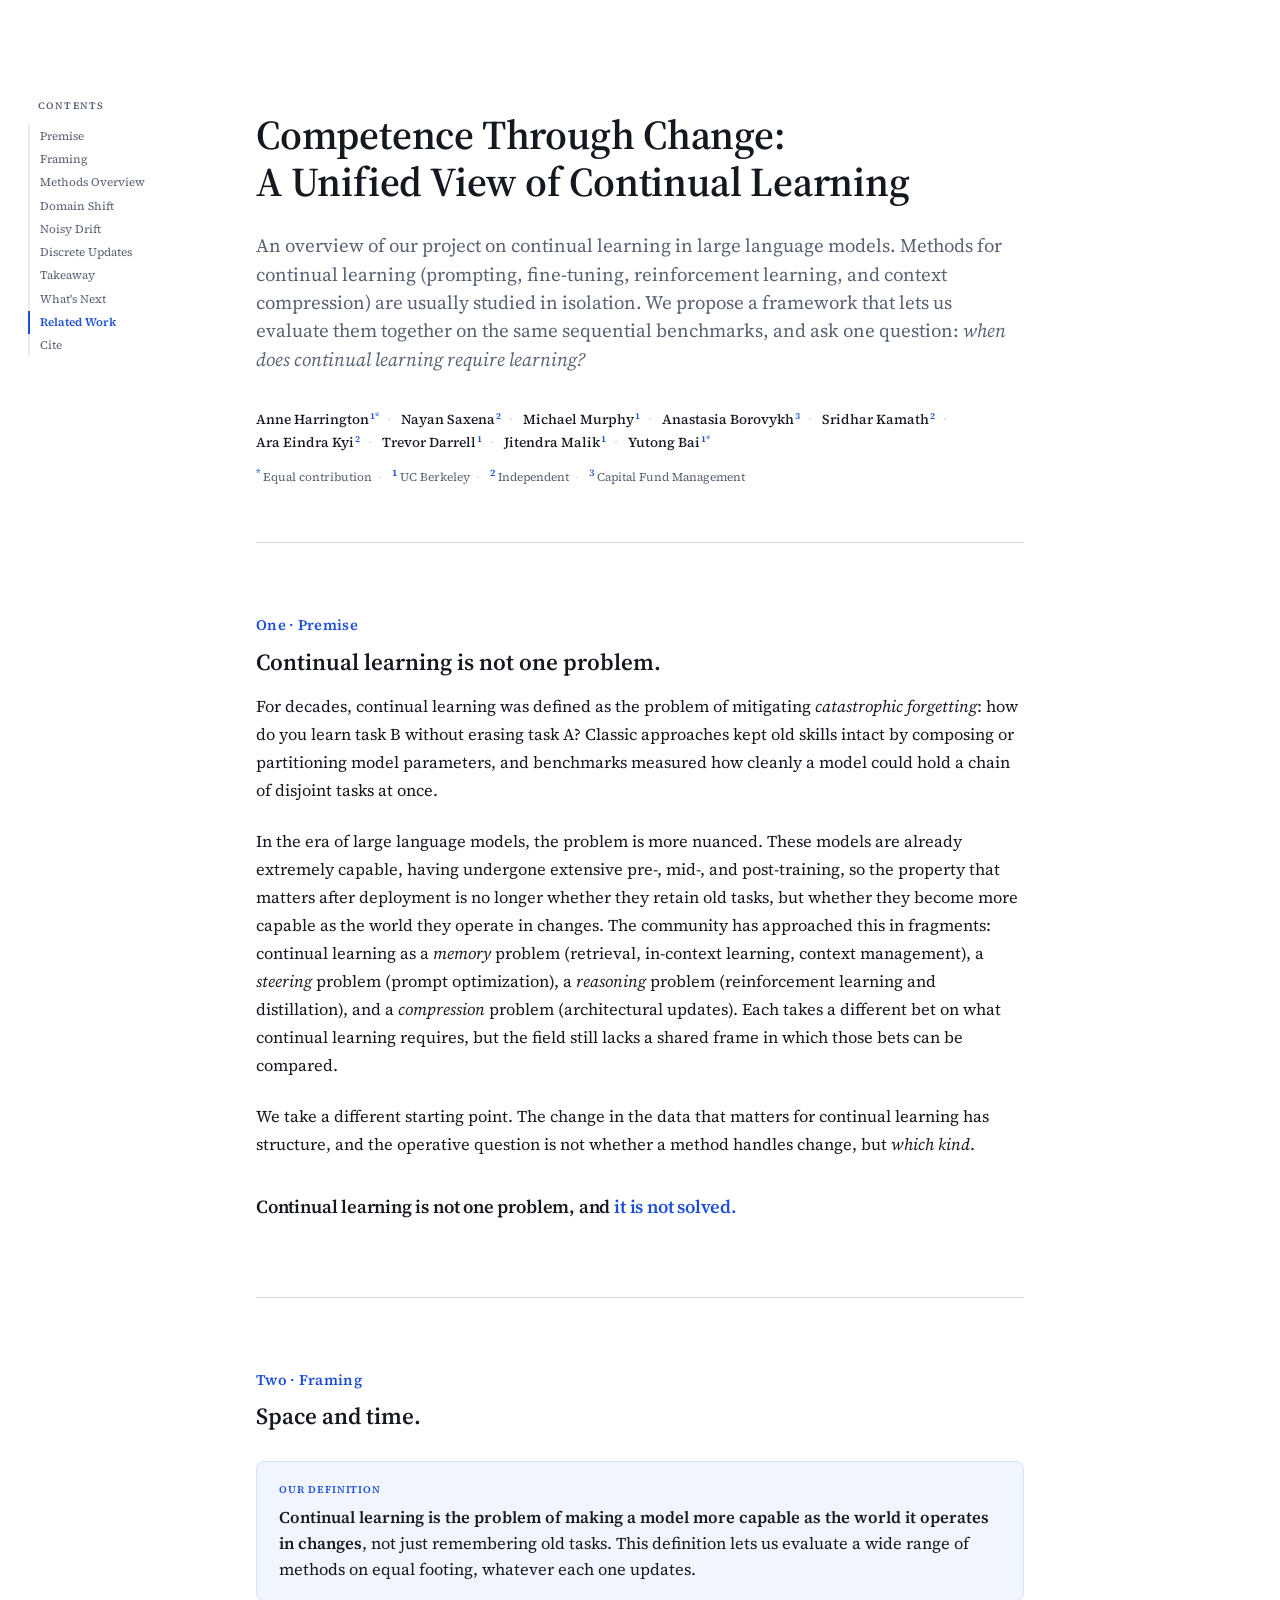
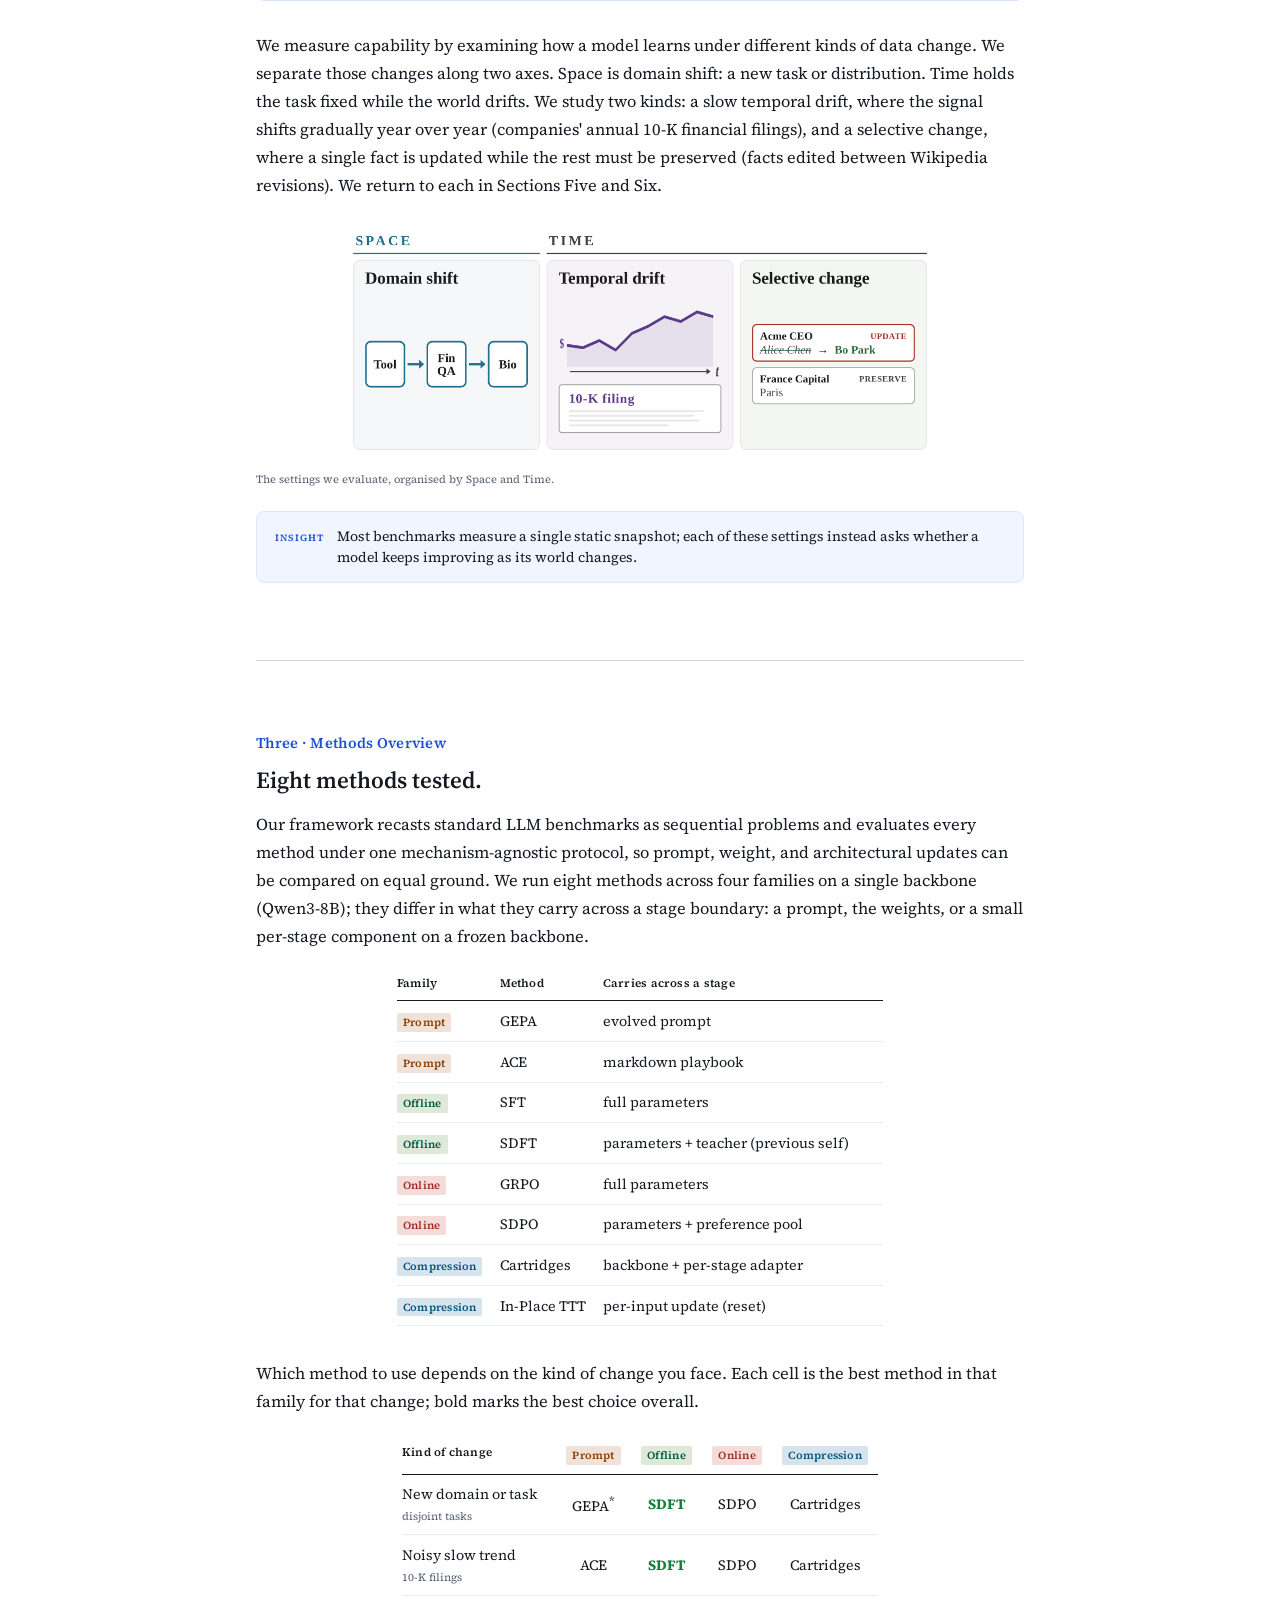
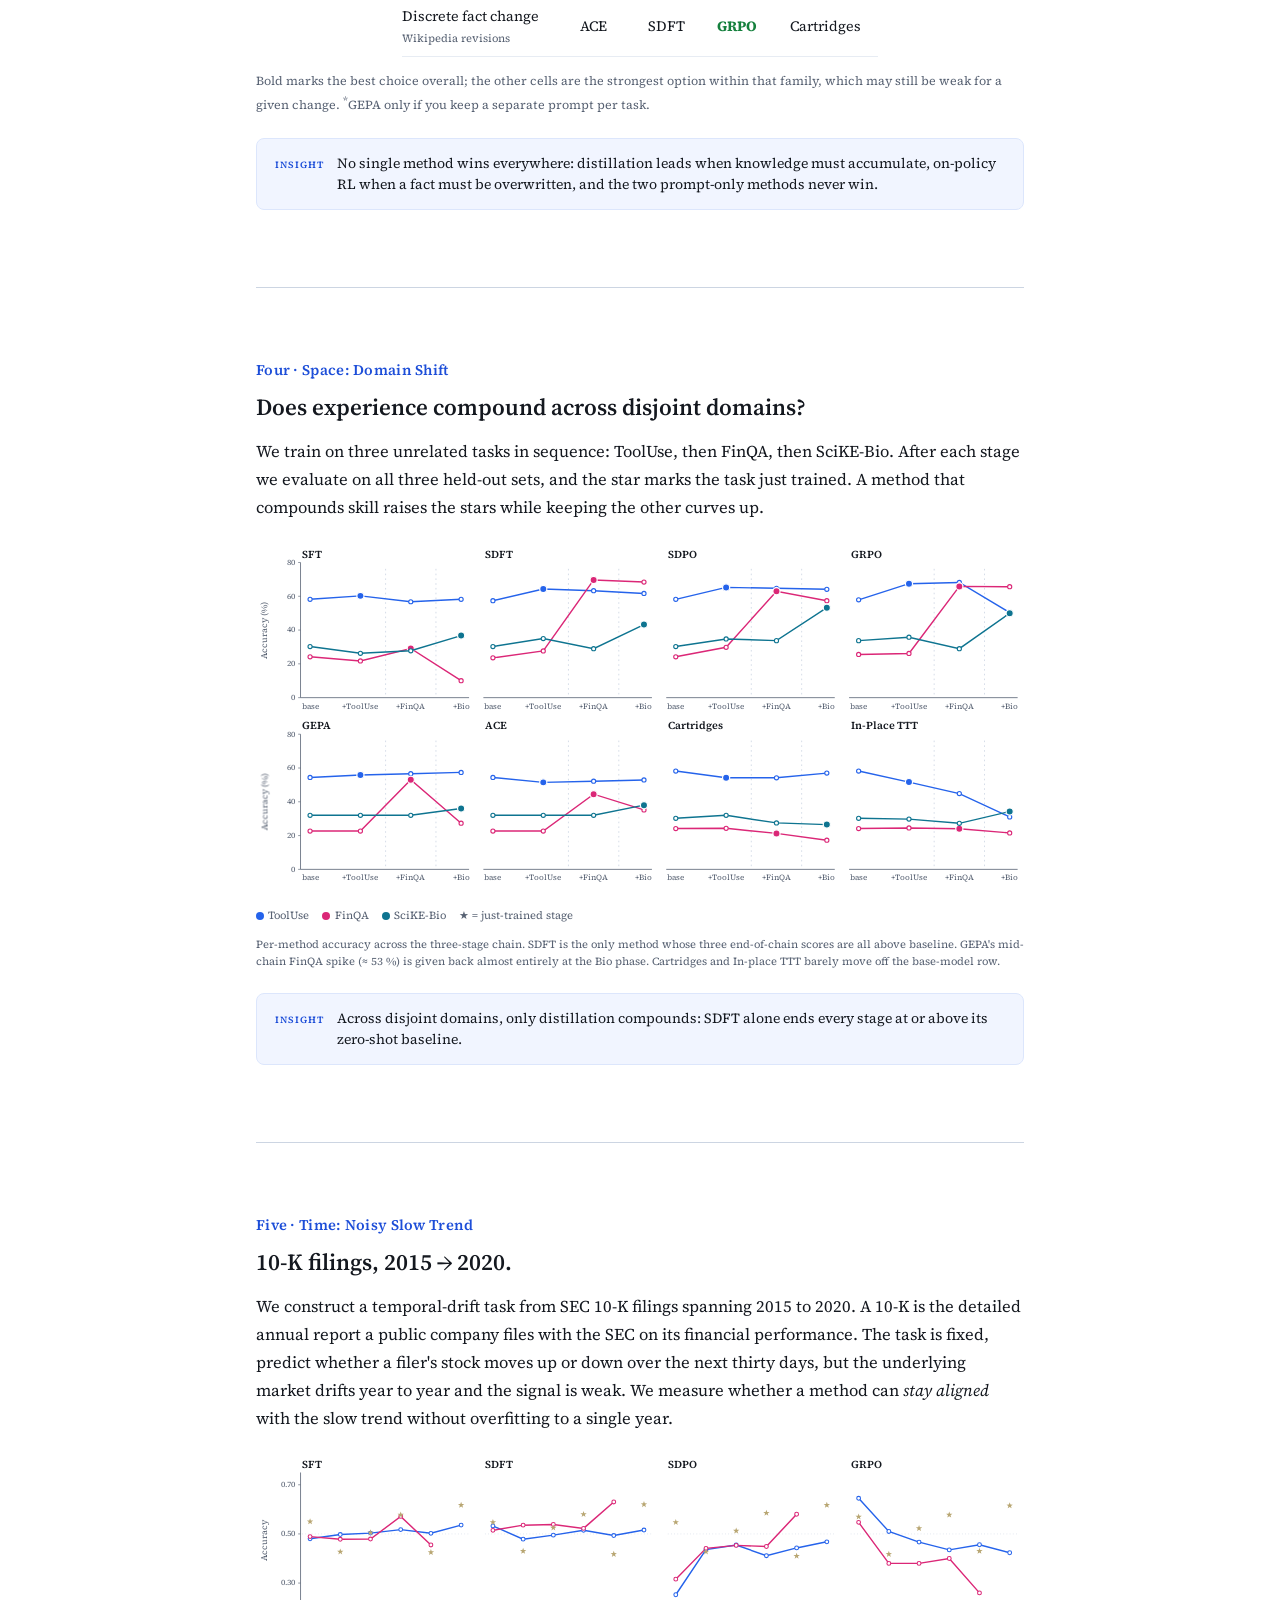
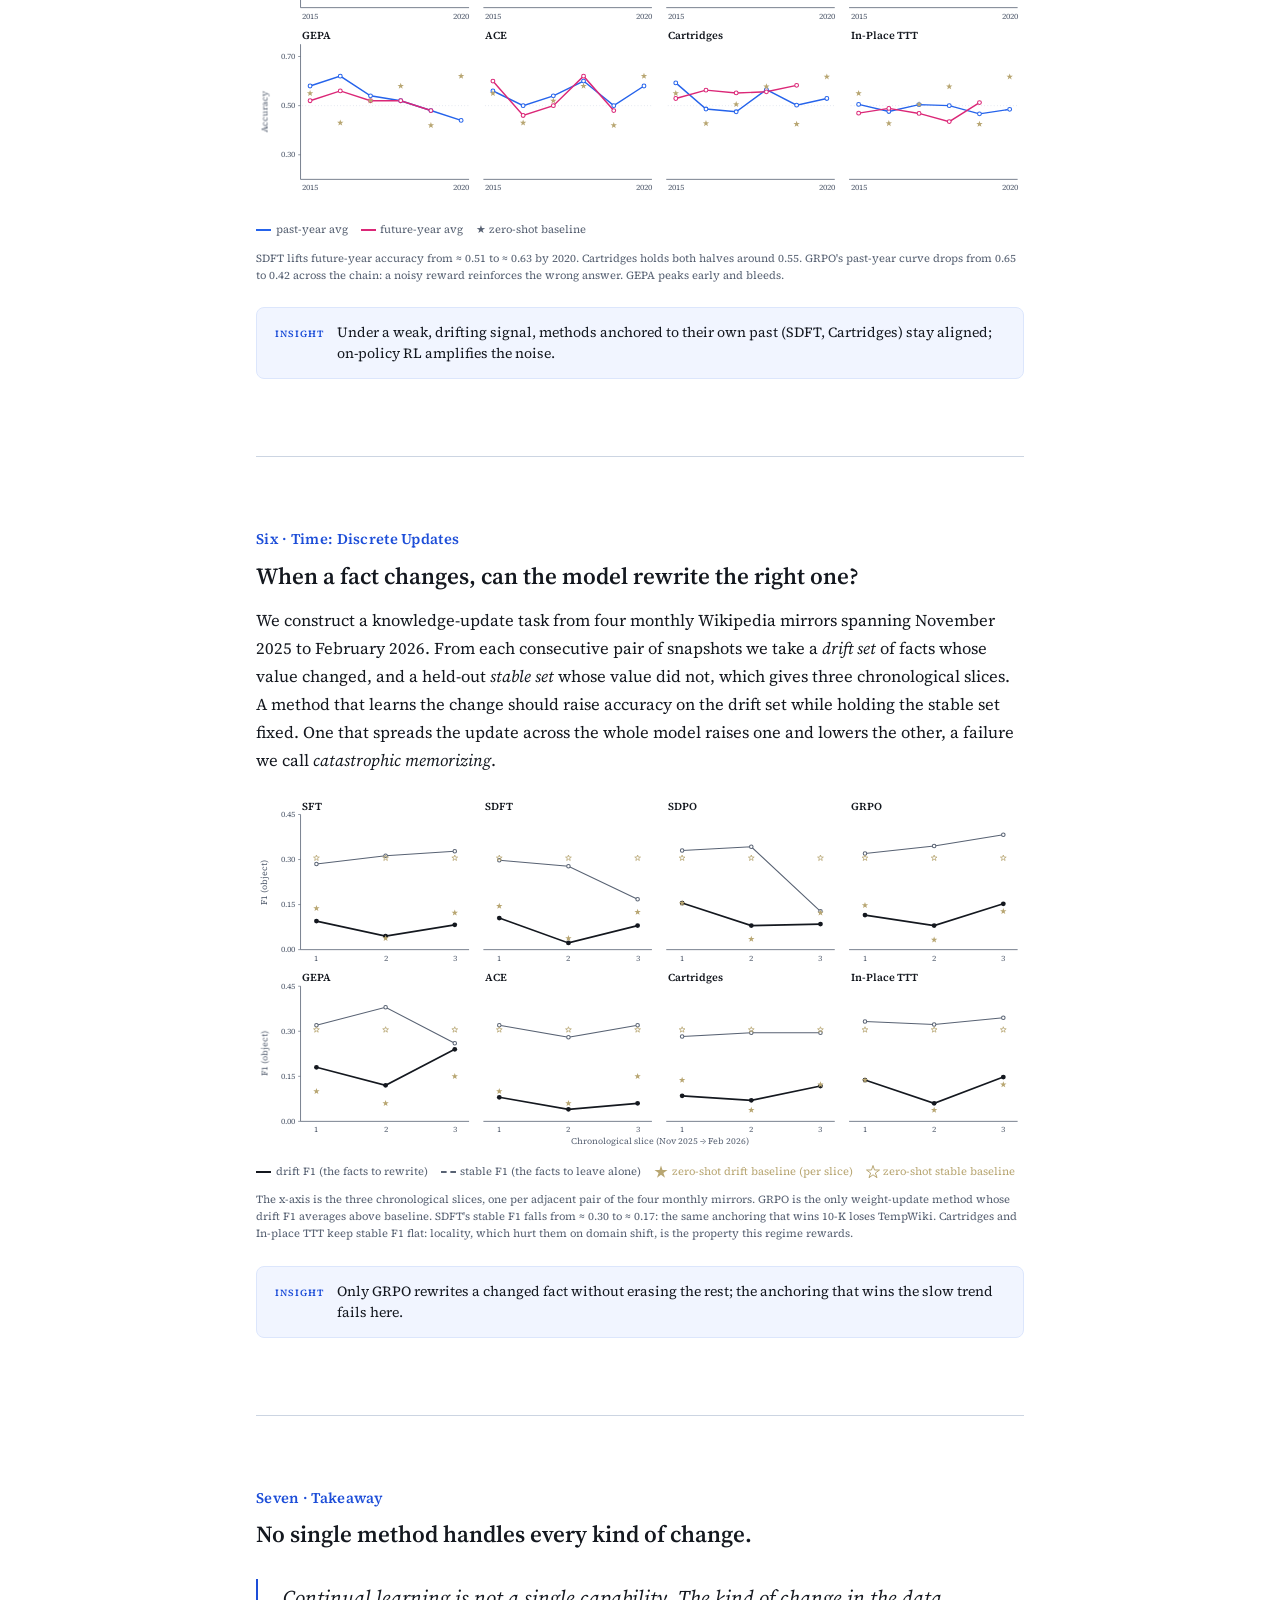
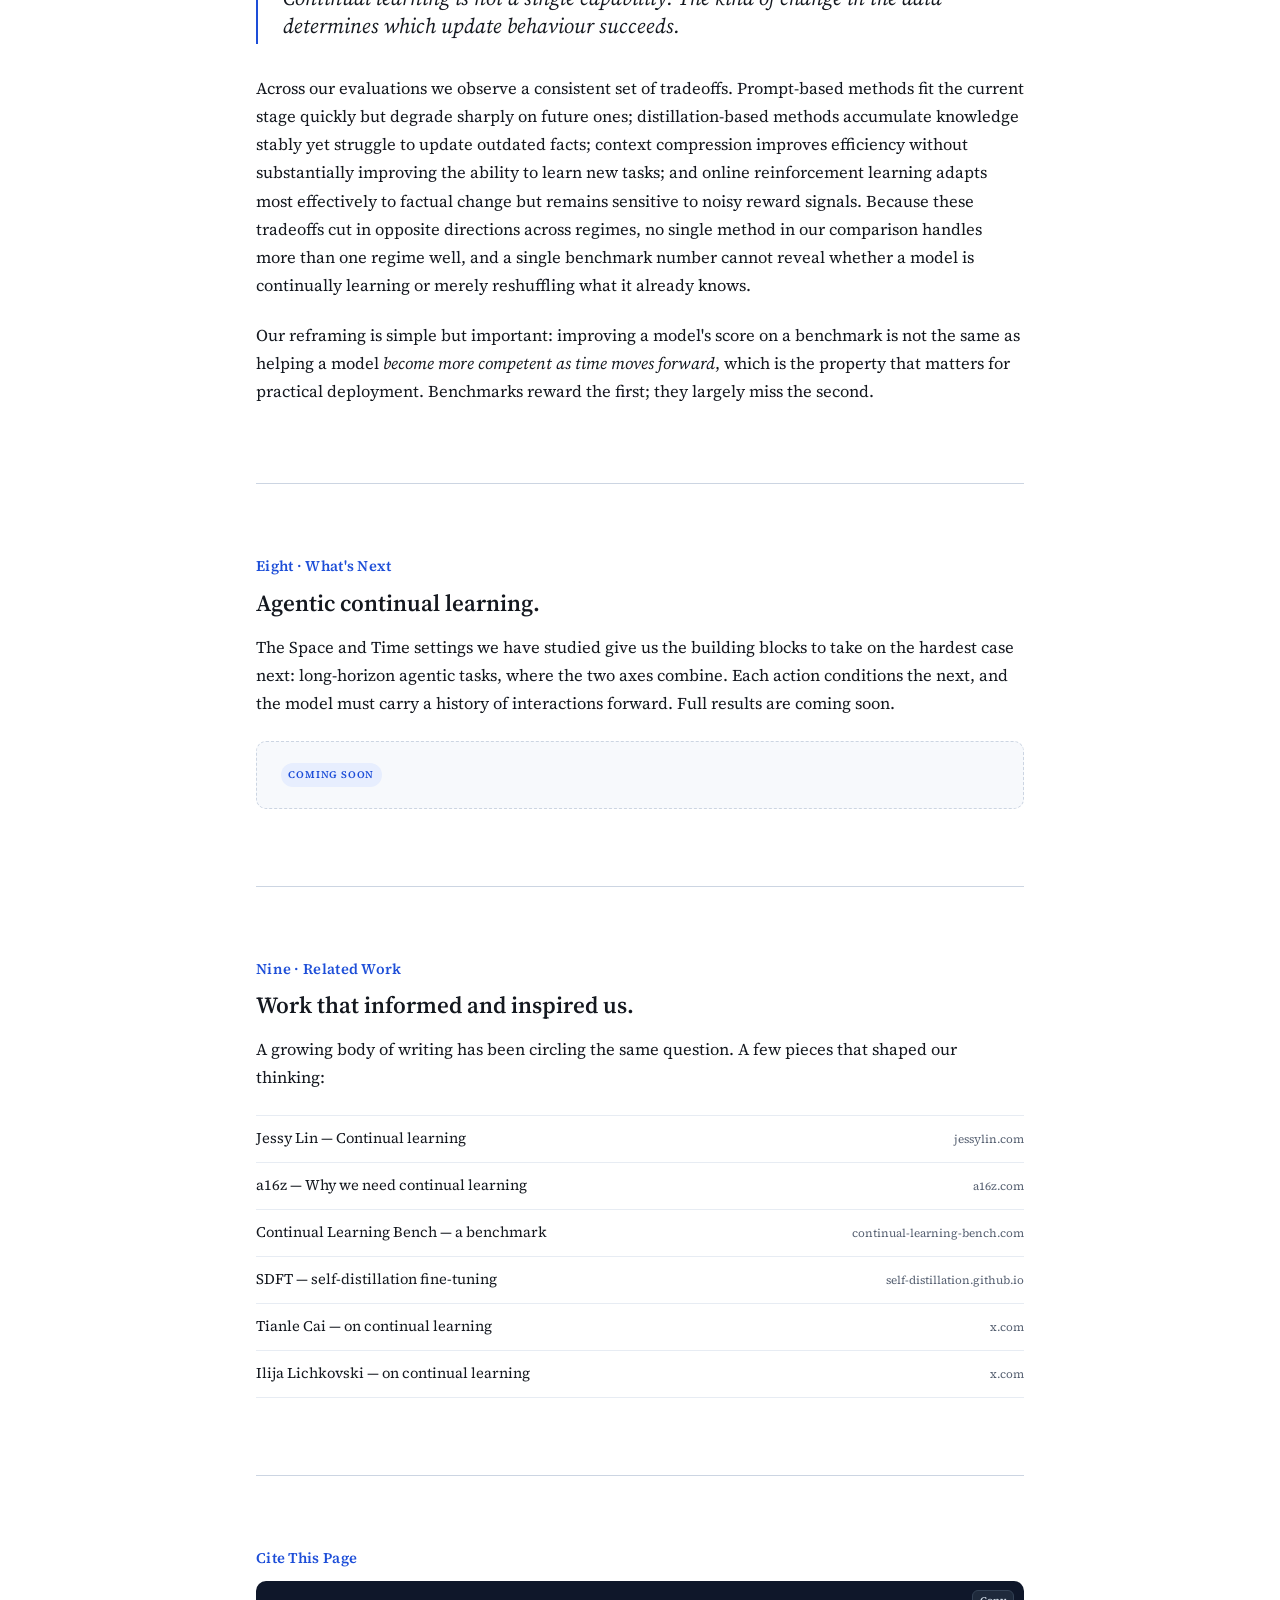
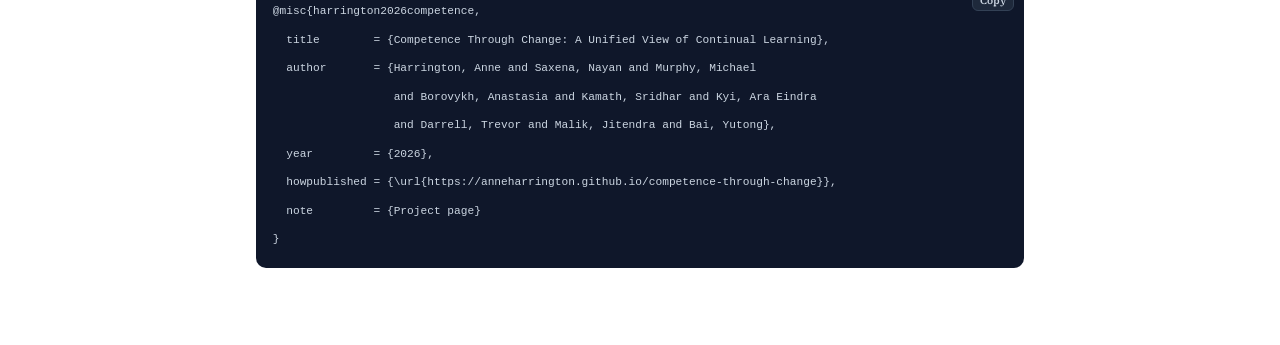
==== commit 707bab59: "Title-case section headers on project page Co-Authored-By: Claude Opus 4.8 (1M context) <noreply@ant" ====
--- a/competence-through-change/index.html
+++ b/competence-through-change/index.html
@@ -413,12 +413,12 @@
     <li><a href="#premise">Premise</a></li>
     <li><a href="#framing">Framing</a></li>
     <li><a href="#framework">Methods Overview</a></li>
-    <li><a href="#domain">Domain shift</a></li>
-    <li><a href="#noisy">Noisy drift</a></li>
-    <li><a href="#discrete">Discrete updates</a></li>
+    <li><a href="#domain">Domain Shift</a></li>
+    <li><a href="#noisy">Noisy Drift</a></li>
+    <li><a href="#discrete">Discrete Updates</a></li>
     <li><a href="#takeaway">Takeaway</a></li>
-    <li><a href="#next">What's next</a></li>
-    <li><a href="#related">Related work</a></li>
+    <li><a href="#next">What's Next</a></li>
+    <li><a href="#related">Related Work</a></li>
     <li><a href="#cite">Cite</a></li>
   </ul>
 </nav>
@@ -510,7 +510,7 @@
     </p>
     <figure class="teaser">
       <img src="teaser.png" style="width:100%;height:auto;display:block;"
-           alt="Space and Time. Space: domain shift. Time: temporal drift in 10-K filings, and selective change in Wikipedia facts.">
+           alt="Space and Time. Space: Domain Shift. Time: temporal drift in 10-K filings, and selective change in Wikipedia facts.">
     </figure>
     <span class="caption">
       The settings we evaluate, organised by Space and Time.
@@ -611,7 +611,7 @@
 
   <!-- ============== SECTION 4: DOMAIN SHIFT ============== -->
   <section id="domain">
-    <p class="secnum">Four · Space: domain shift</p>
+    <p class="secnum">Four · Space: Domain Shift</p>
     <h2>Does experience compound across disjoint domains?</h2>
     <p class="note">
       We train on three unrelated tasks in sequence: ToolUse, then FinQA,
@@ -644,7 +644,7 @@
 
   <!-- ============== SECTION 6: NOISY TEMPORAL DRIFT ============== -->
   <section id="noisy">
-    <p class="secnum">Five · Time: noisy slow trend</p>
+    <p class="secnum">Five · Time: Noisy Slow Trend</p>
     <h2>10-K filings, 2015&nbsp;→&nbsp;2020.</h2>
     <p class="note">
       We construct a temporal-drift task from SEC 10-K filings spanning
@@ -678,7 +678,7 @@
 
   <!-- ============== SECTION 7: TEMPWIKI ============== -->
   <section id="discrete">
-    <p class="secnum">Six · Time: discrete updates</p>
+    <p class="secnum">Six · Time: Discrete Updates</p>
     <h2>When a fact changes, can the model rewrite the right one?</h2>
     <p class="note">
       We construct a knowledge-update task from four monthly Wikipedia
@@ -758,7 +758,7 @@
 
   <!-- ============== SECTION 9: WHAT'S NEXT ============== -->
   <section id="next">
-    <p class="secnum">Eight · What's next</p>
+    <p class="secnum">Eight · What's Next</p>
     <h2>Agentic continual learning.</h2>
     <p class="note">
       The Space and Time settings we have studied give us the building
@@ -776,7 +776,7 @@
 
   <!-- ============== SECTION 9: RELATED WORK ============== -->
   <section id="related">
-    <p class="secnum">Nine · Related work</p>
+    <p class="secnum">Nine · Related Work</p>
     <h2>Work that informed and inspired us.</h2>
     <p class="note">
       A growing body of writing has been circling the same question. A few
@@ -814,7 +814,7 @@
 
   <!-- ============== CITATION ============== -->
   <section id="cite" class="cite-section">
-    <p class="secnum">Cite this page</p>
+    <p class="secnum">Cite This Page</p>
     <div class="codeblock">
       <button class="copy-btn" type="button" data-copy="cite-bib">Copy</button>
       <pre id="cite-bib"><code>@misc{harrington2026competence,
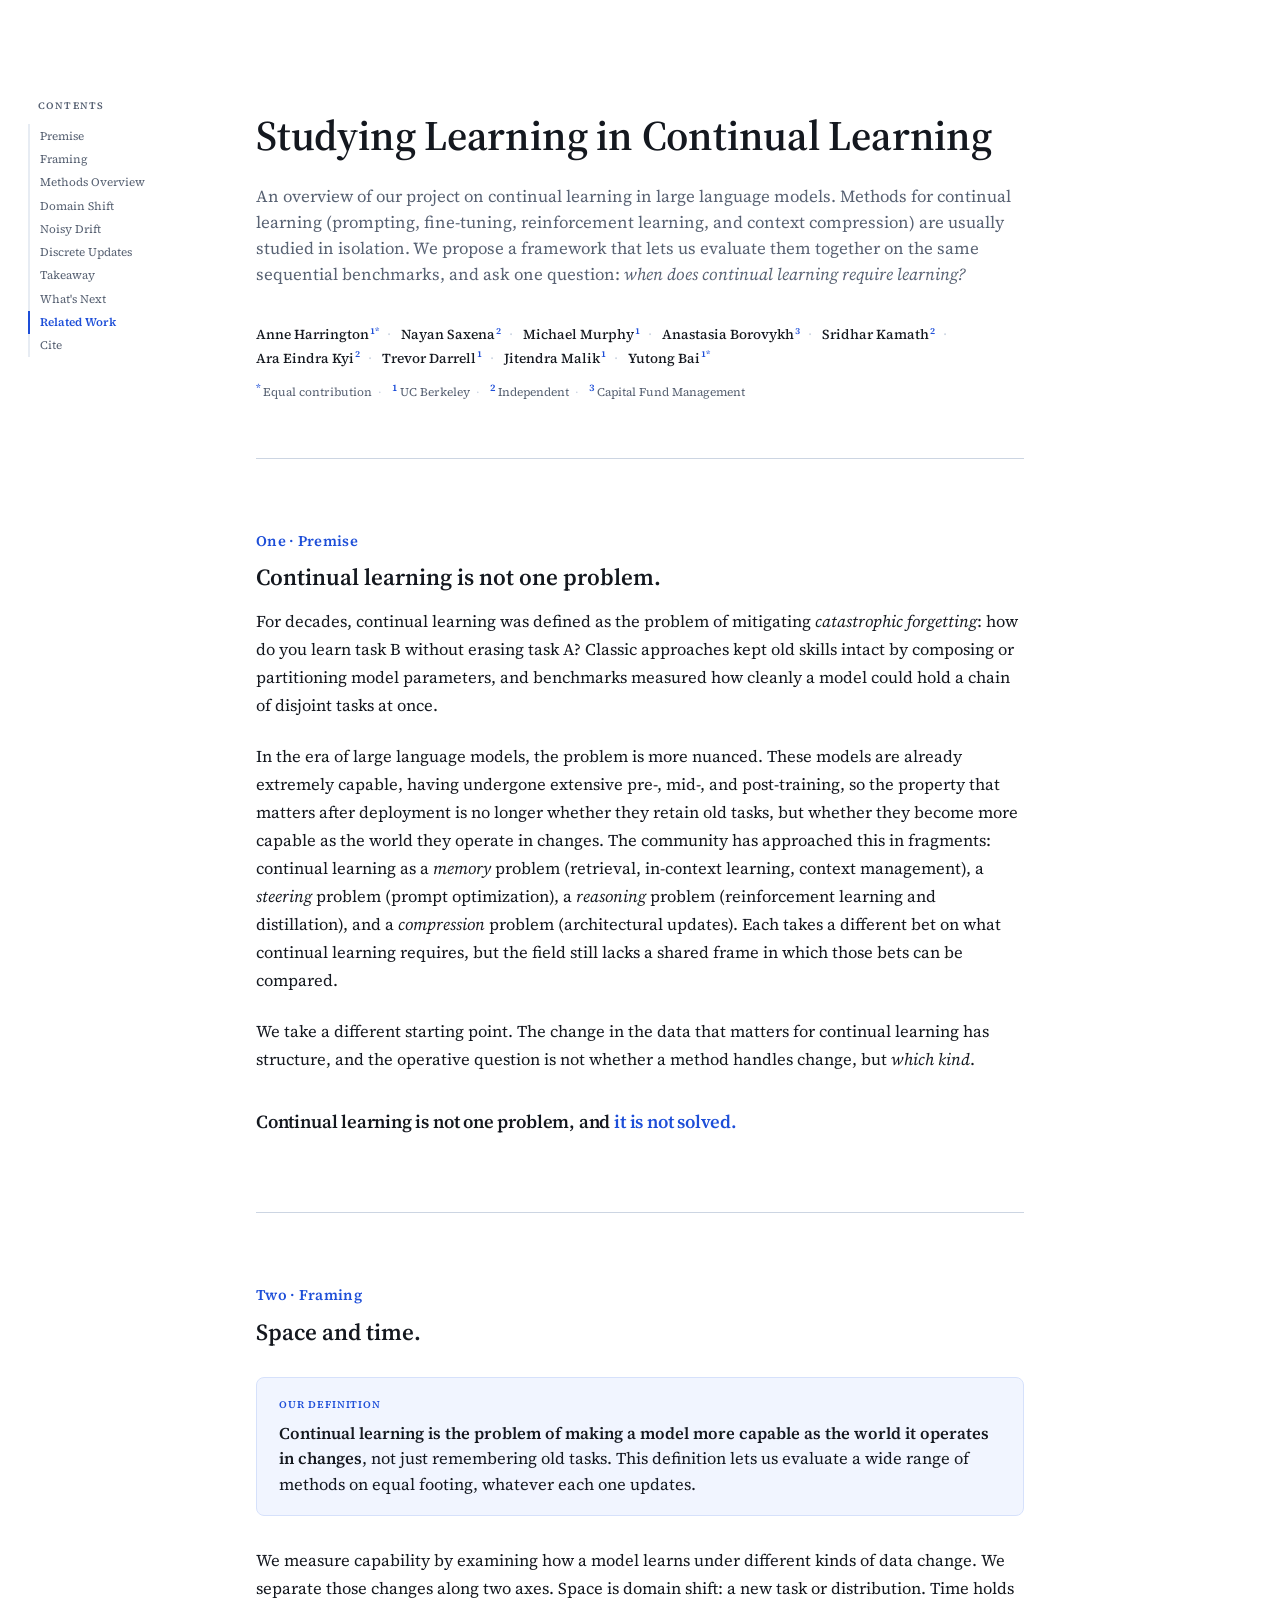
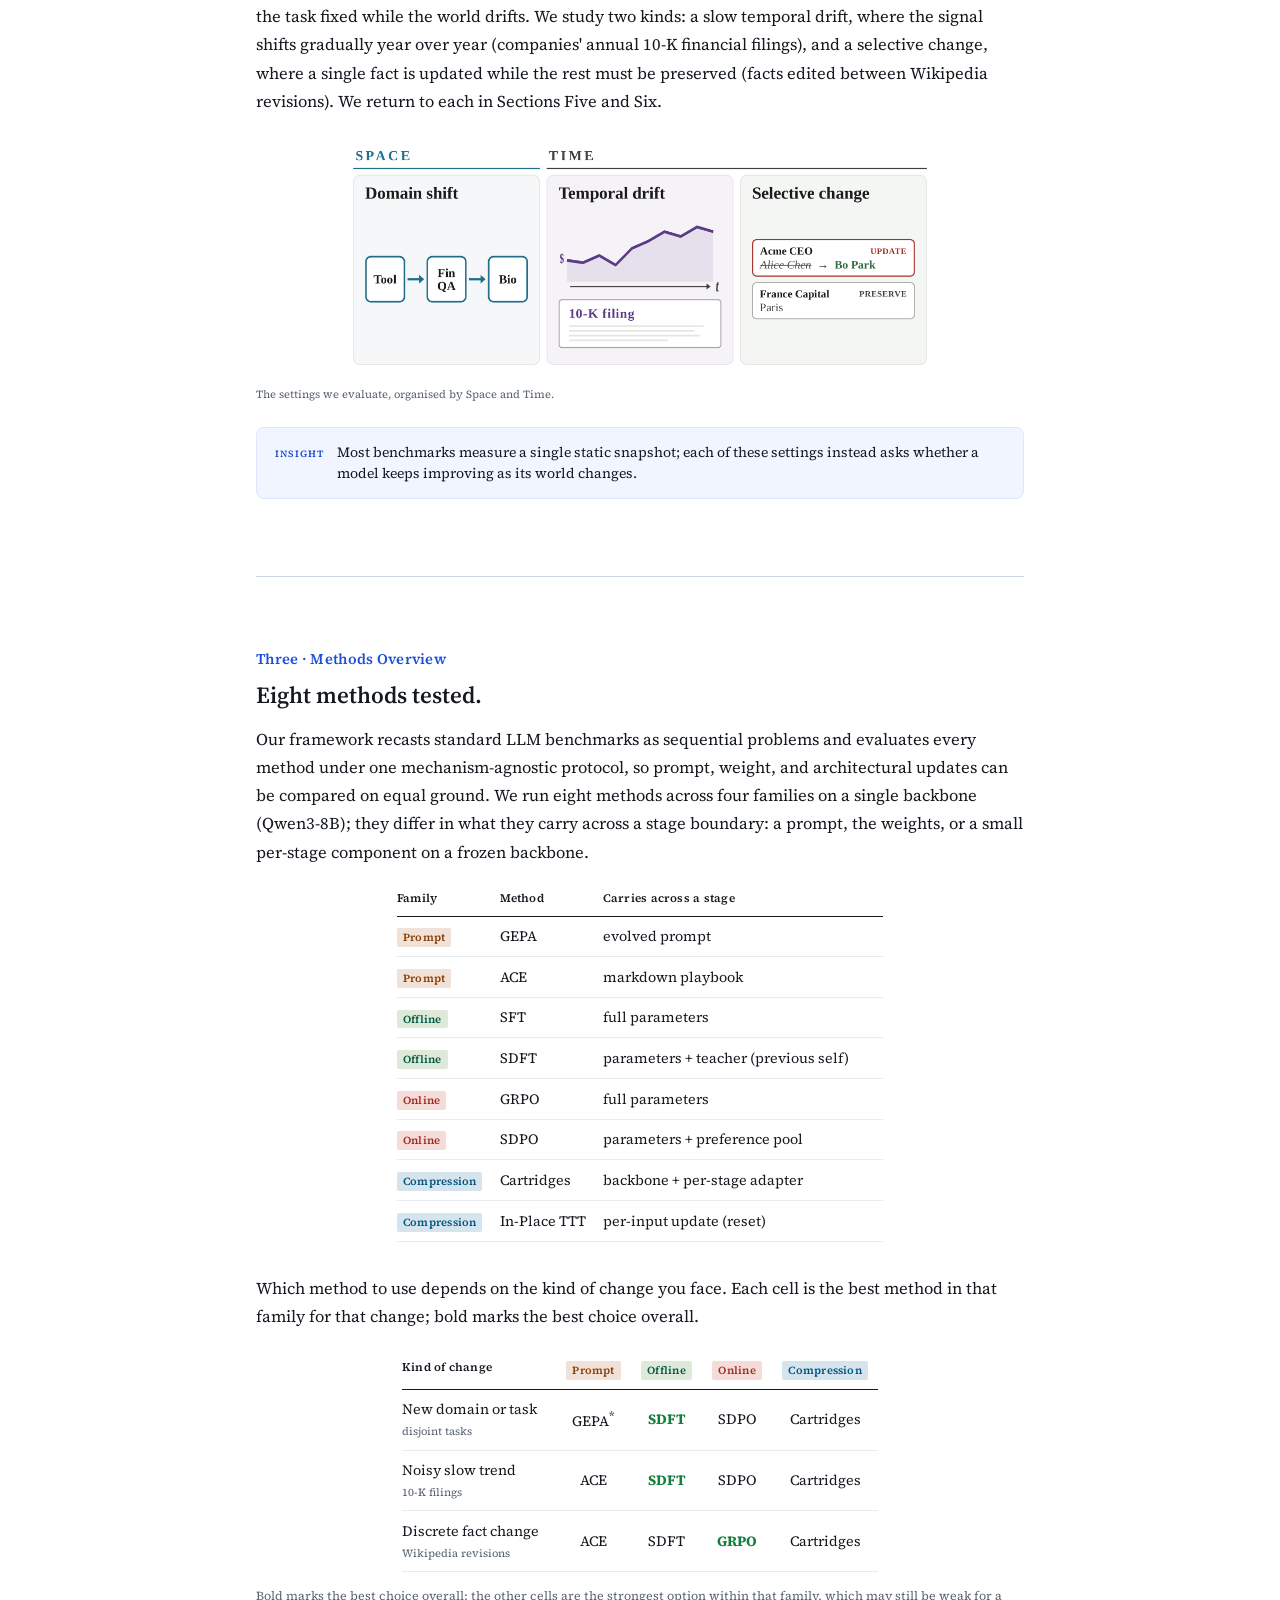
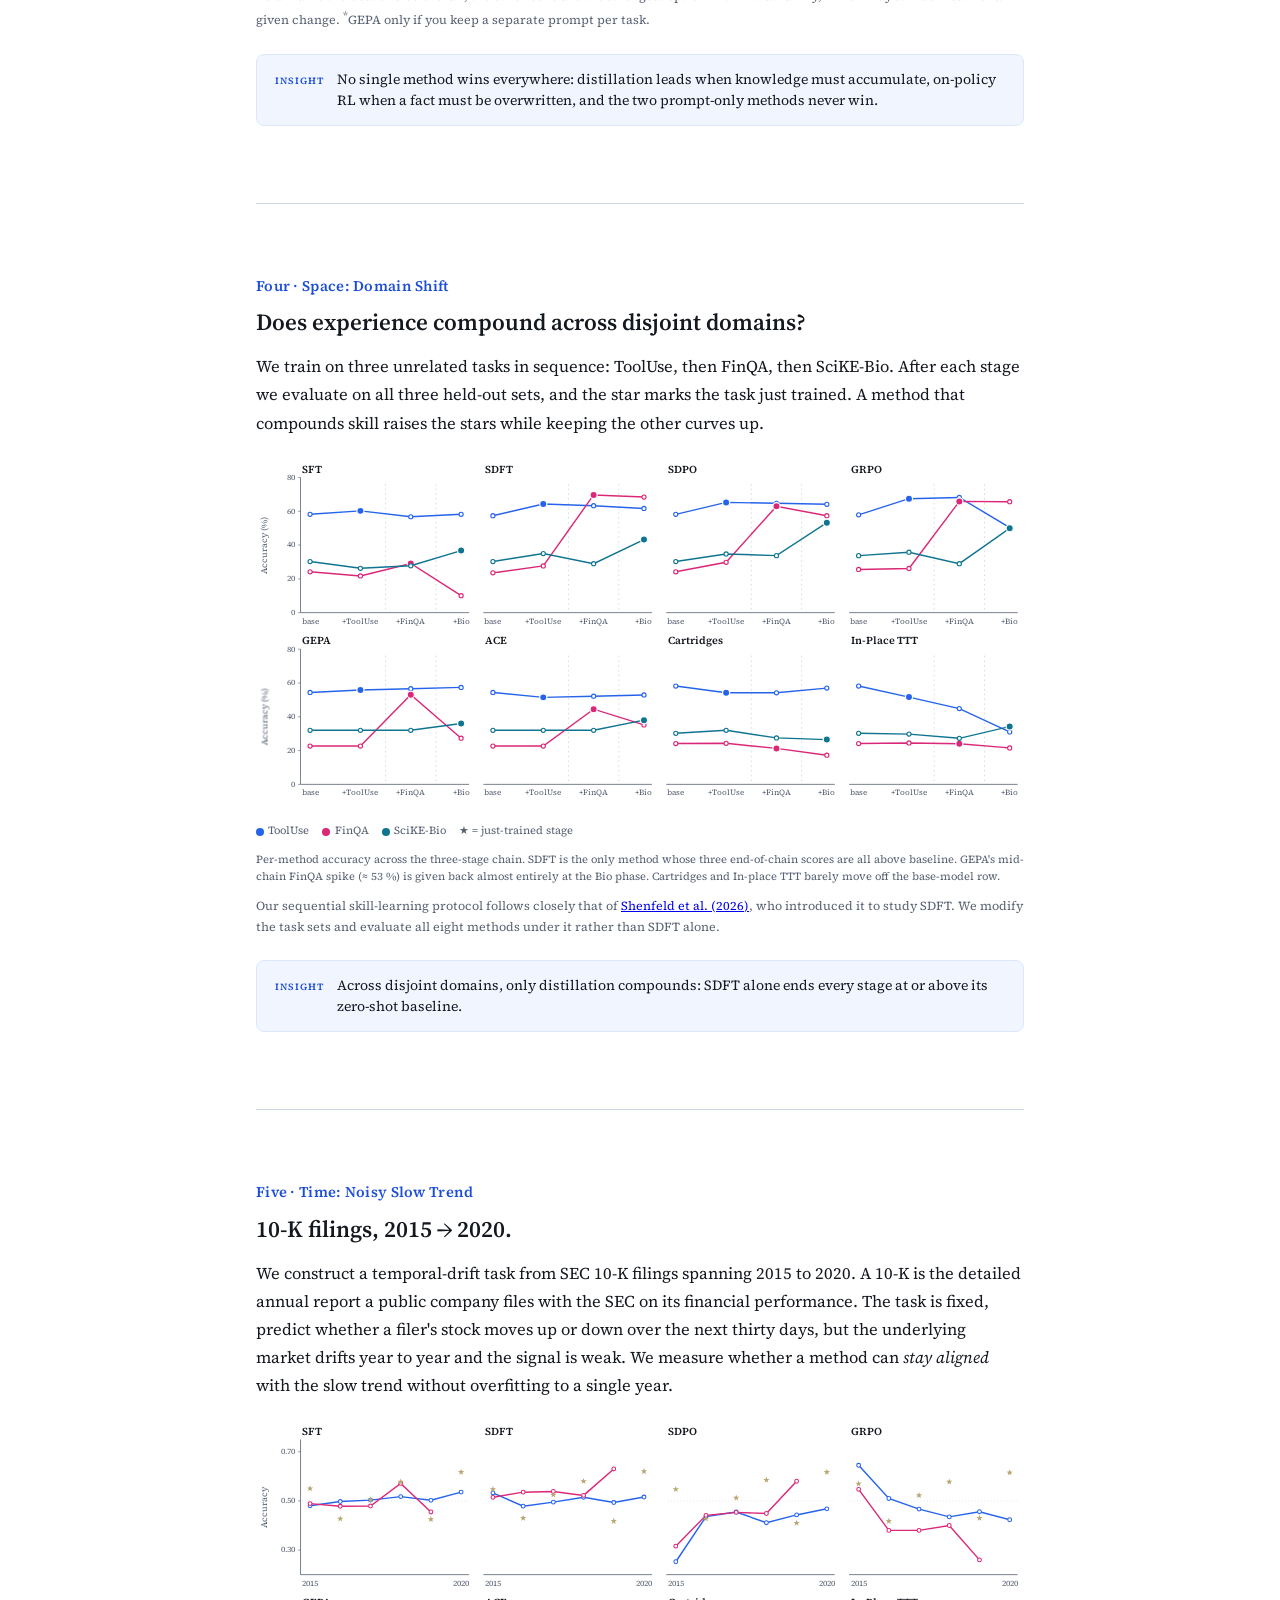
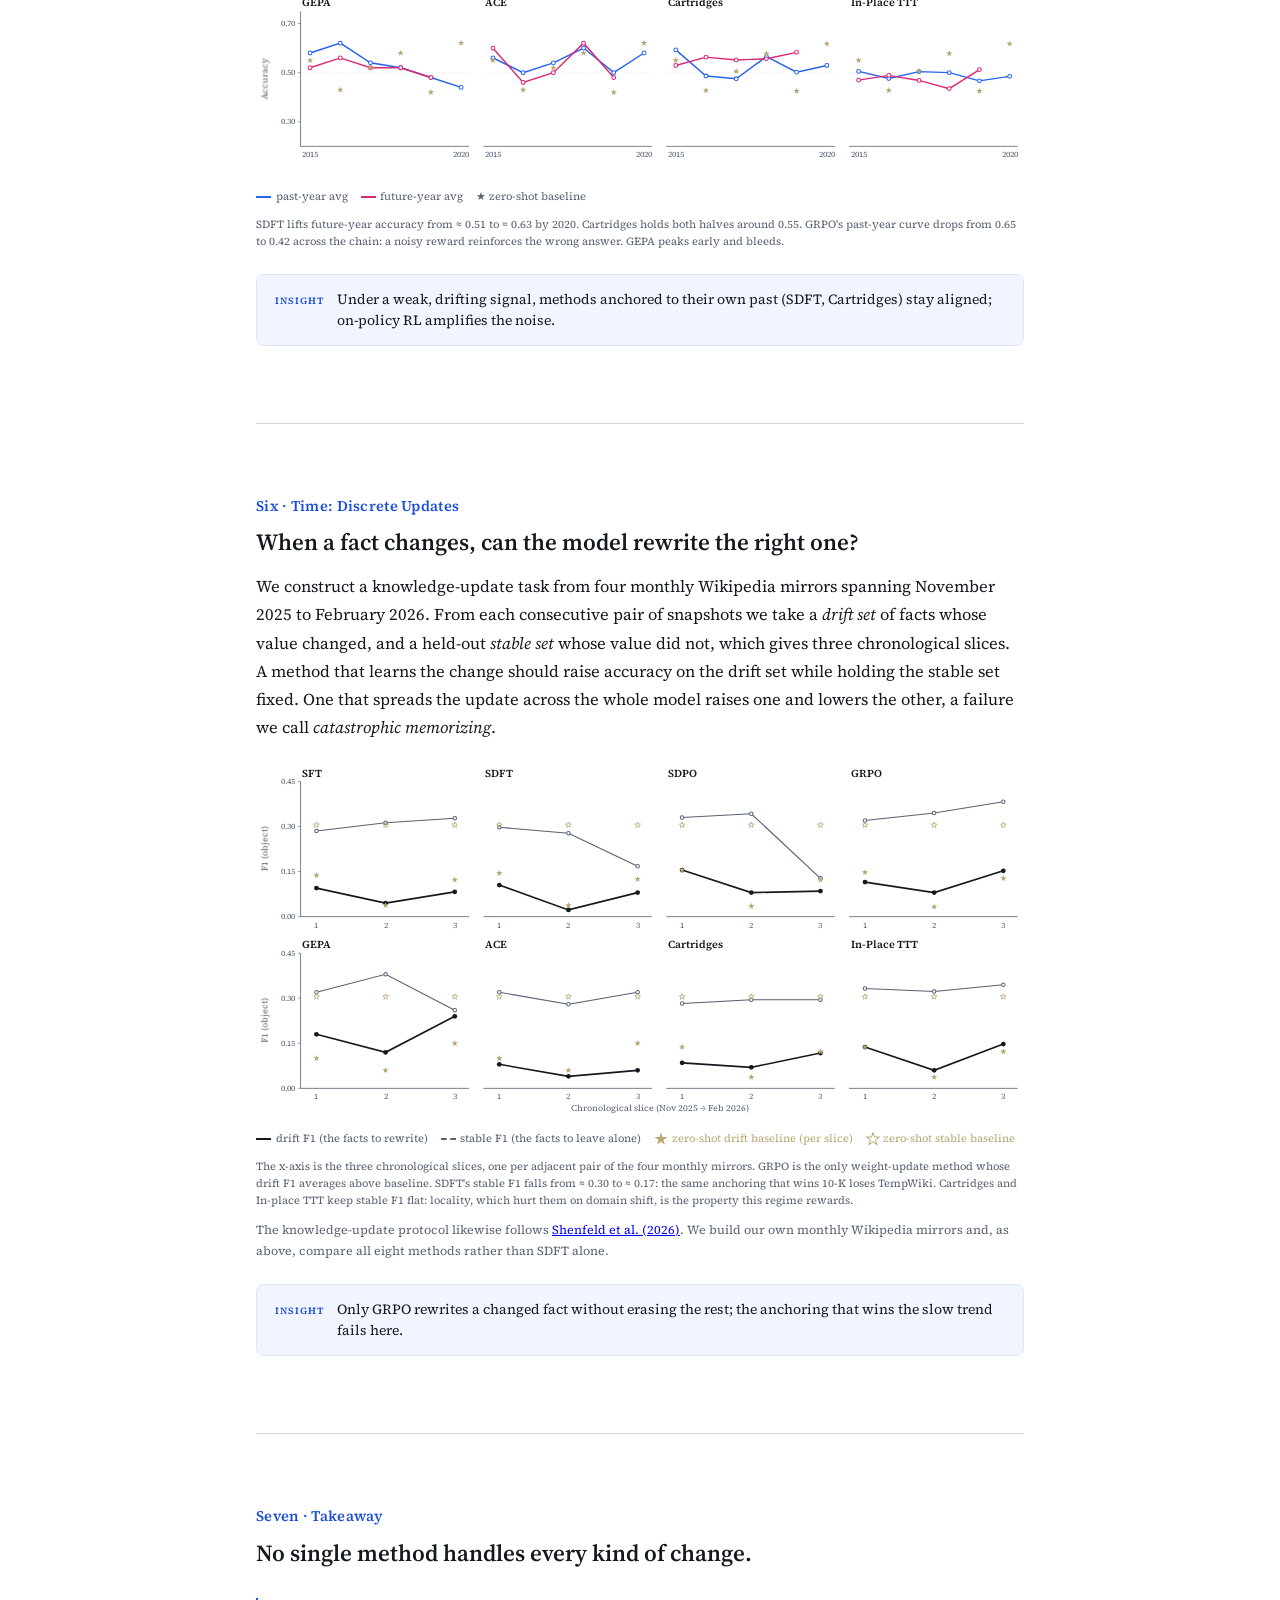
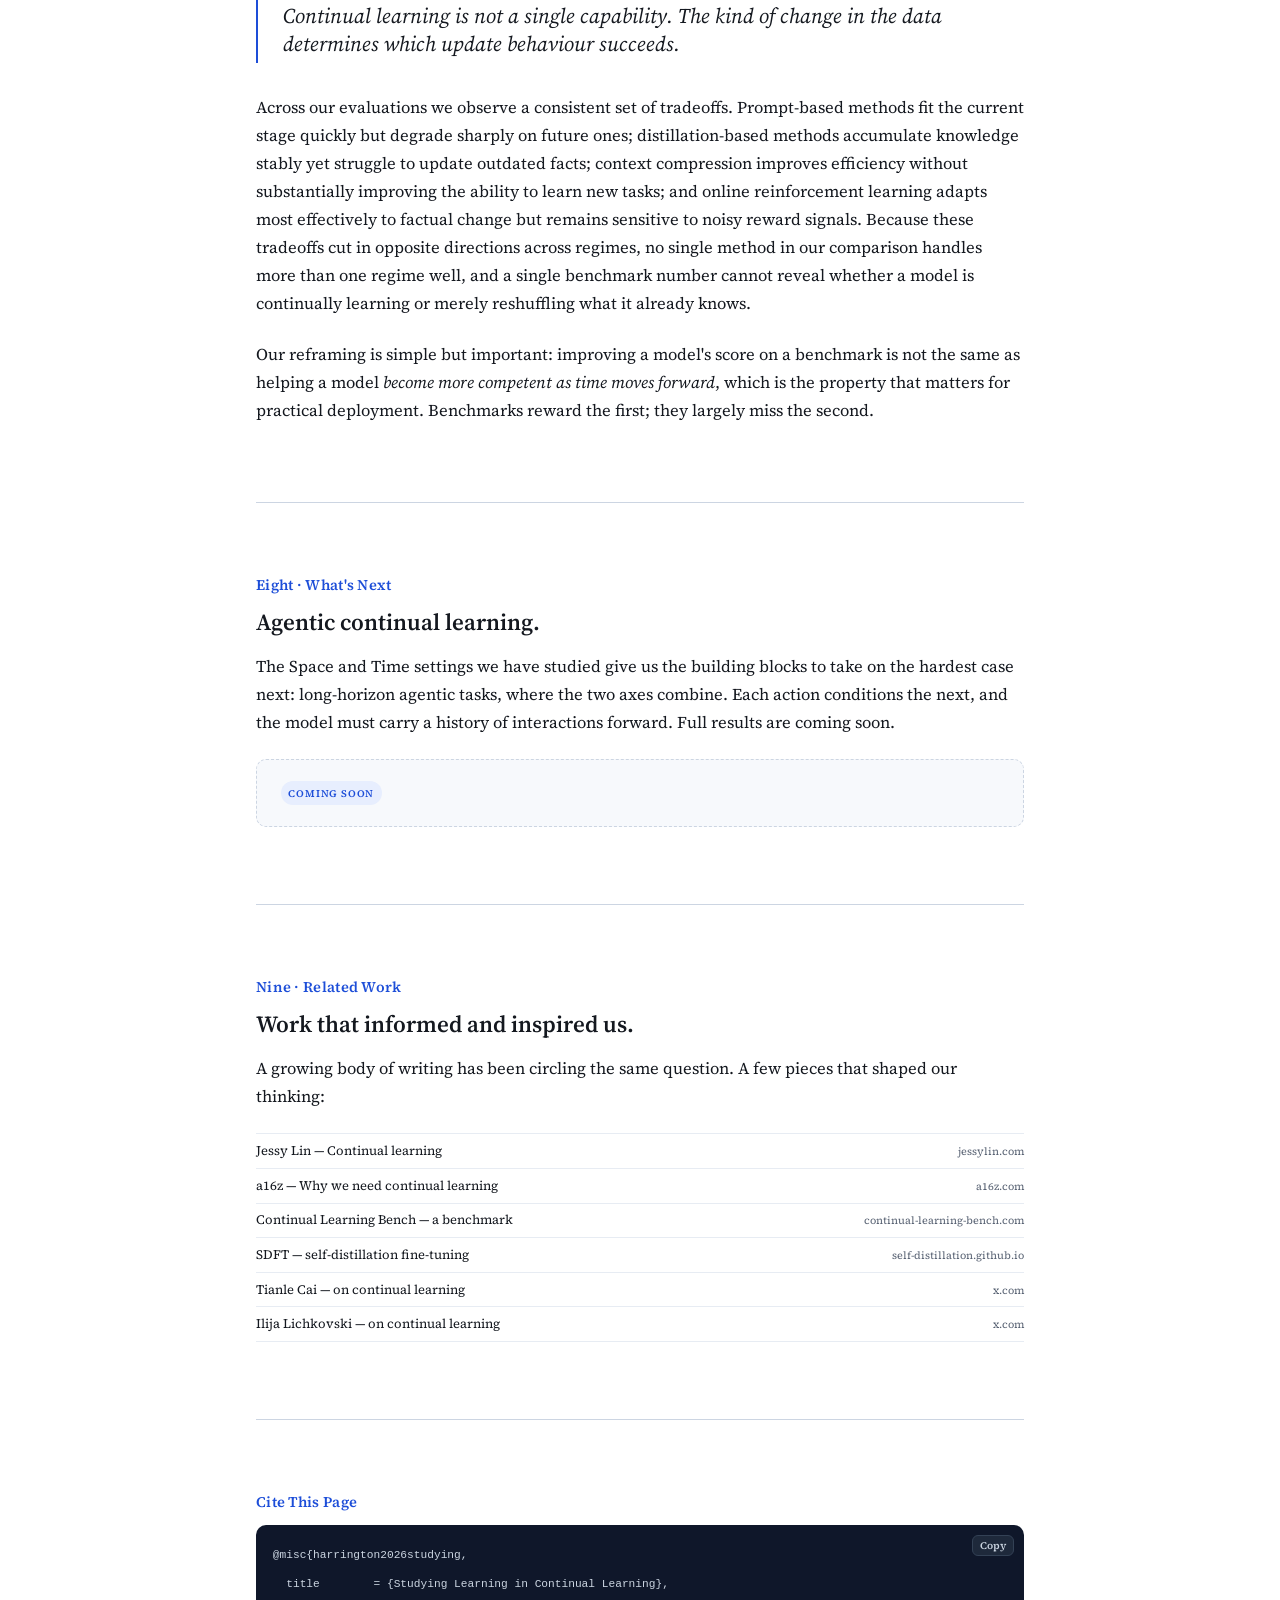
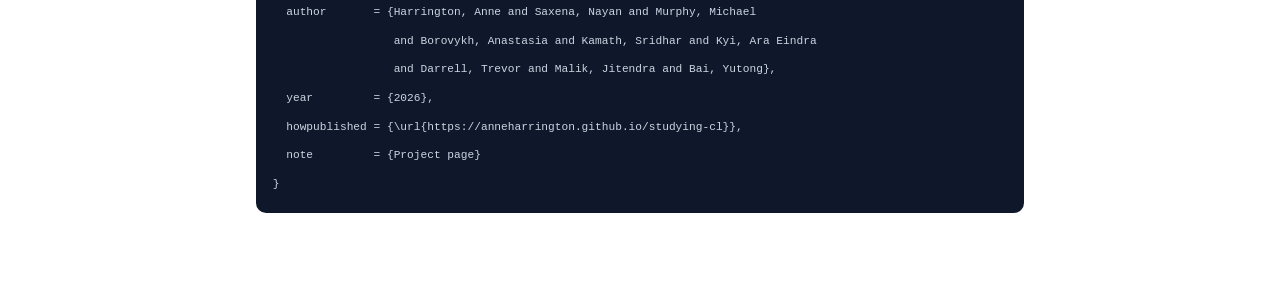
==== commit ec777446: "Mirror current studying-cl page into competence-through-change for feedback viewers" ====
--- a/competence-through-change/index.html
+++ b/competence-through-change/index.html
@@ -3,7 +3,7 @@
 <head>
 <meta charset="UTF-8">
 <meta name="viewport" content="width=device-width, initial-scale=1.0">
-<title>Competence Through Change: A Unified View of Continual Learning</title>
+<title>Studying Learning in Continual Learning</title>
 <link rel="preconnect" href="https://fonts.googleapis.com">
 <link rel="preconnect" href="https://fonts.gstatic.com" crossorigin>
 <link href="https://fonts.googleapis.com/css2?family=Source+Serif+4:ital,wght@0,400;0,500;0,600;0,700;1,400;1,600&display=swap" rel="stylesheet">
@@ -34,7 +34,7 @@
     --sans:    "Source Serif 4", Georgia, serif;
   }
   * { box-sizing: border-box; }
-  html { font-size: 14px; -webkit-text-size-adjust: 100%; }
+  html { font-size: clamp(10px, 0.53vw + 8px, 14px); -webkit-text-size-adjust: 100%; }
   body {
     background: var(--paper); color: var(--ink);
     font-family: var(--body); font-weight: 400;
@@ -99,13 +99,13 @@
   }
   h1 {
     font-family: var(--display); font-weight: 600;
-    font-size: clamp(2.17rem, 3.2vw, 3.43rem);
-    line-height: 1.15; letter-spacing: -0.005em;
+    font-size: 3rem;
+    line-height: 1.12; letter-spacing: -0.005em;
     margin: 0 0 1.8rem; max-width: none;
   }
   .standfirst {
     font-family: var(--body); font-weight: 400; color: var(--gray);
-    font-size: 1.35rem; line-height: 1.5; max-width: var(--measure); margin: 0;
+    font-size: 1.2rem; line-height: 1.55; max-width: var(--measure); margin: 0;
   }
   .authors {
     font-family: var(--sans); font-size: 0.98rem; font-weight: 500;
@@ -226,16 +226,16 @@
   .copy-btn.copied { background: var(--signature); color: #fff; border-color: var(--signature); }
 
   /* ── Related-work links ────────────────────────────────────────── */
-  ul.links { list-style: none; padding: 0; margin: 1.4rem 0 0; max-width: var(--measure); }
+  ul.links { list-style: none; padding: 0; margin: 1rem 0 0; max-width: var(--measure); }
   ul.links li {
     display: flex; justify-content: space-between; align-items: baseline; gap: 1.2rem;
-    padding: 0.75rem 0; border-bottom: 1px solid var(--grid);
+    padding: 0.42rem 0; border-bottom: 1px solid var(--grid);
   }
   ul.links li:first-child { border-top: 1px solid var(--grid); }
-  ul.links a { color: var(--ink); text-decoration: none; font-size: 1.05rem; }
+  ul.links a { color: var(--ink); text-decoration: none; font-size: 0.92rem; }
   ul.links a:hover { color: var(--signature); text-decoration: underline; }
   ul.links .src {
-    font-family: var(--sans); font-size: 0.82rem; color: var(--gray);
+    font-family: var(--sans); font-size: 0.76rem; color: var(--gray);
     white-space: nowrap; flex: none;
   }
 
@@ -427,7 +427,7 @@
 
   <!-- ============== MASTHEAD ============== -->
   <header class="masthead">
-    <h1>Competence Through Change:<br>A Unified View of Continual Learning</h1>
+    <h1>Studying Learning in&nbsp;Continual&nbsp;Learning</h1>
     <p class="standfirst">An overview of our project on continual learning in large language models. Methods for continual learning (prompting, fine-tuning, reinforcement learning, and context compression) are usually studied in isolation. We propose a framework that lets us evaluate them together on the same sequential benchmarks, and ask one question: <em>when does continual learning require learning?</em></p>
     <p class="authors">
       <span class="name">Anne Harrington<sup>1*</sup></span><span class="sep">·</span>
@@ -633,6 +633,12 @@
       almost entirely at the Bio phase. Cartridges and In-place TTT
       barely move off the base-model row.
     </span>
+    <p class="note" style="font-size:0.88rem; color:var(--gray); margin-top:0.7rem;">
+      Our sequential skill-learning protocol follows closely that of
+      <a href="https://arxiv.org/abs/2601.19897" target="_blank" rel="noopener">Shenfeld et&nbsp;al. (2026)</a>,
+      who introduced it to study SDFT. We modify the task sets and evaluate
+      all eight methods under it rather than SDFT alone.
+    </p>
     <div class="insight-bubble">
       <span class="ib-label">Insight</span>
       <p>Across disjoint domains, only distillation compounds: SDFT alone
@@ -715,6 +721,12 @@
       and In-place TTT keep stable F1 flat: locality, which hurt them
       on domain shift, is the property this regime rewards.
     </span>
+    <p class="note" style="font-size:0.88rem; color:var(--gray); margin-top:0.7rem;">
+      The knowledge-update protocol likewise follows
+      <a href="https://arxiv.org/abs/2601.19897" target="_blank" rel="noopener">Shenfeld et&nbsp;al. (2026)</a>.
+      We build our own monthly Wikipedia mirrors and, as above, compare all
+      eight methods rather than SDFT alone.
+    </p>
     <div class="insight-bubble">
       <span class="ib-label">Insight</span>
       <p>Only GRPO rewrites a changed fact without erasing the rest; the
@@ -817,13 +829,13 @@
     <p class="secnum">Cite This Page</p>
     <div class="codeblock">
       <button class="copy-btn" type="button" data-copy="cite-bib">Copy</button>
-      <pre id="cite-bib"><code>@misc{harrington2026competence,
-  title        = {Competence Through Change: A Unified View of Continual Learning},
+      <pre id="cite-bib"><code>@misc{harrington2026studying,
+  title        = {Studying Learning in Continual Learning},
   author       = {Harrington, Anne and Saxena, Nayan and Murphy, Michael
                   and Borovykh, Anastasia and Kamath, Sridhar and Kyi, Ara Eindra
                   and Darrell, Trevor and Malik, Jitendra and Bai, Yutong},
   year         = {2026},
-  howpublished = {\url{https://anneharrington.github.io/competence-through-change}},
+  howpublished = {\url{https://anneharrington.github.io/studying-cl}},
   note         = {Project page}
 }</code></pre>
     </div>
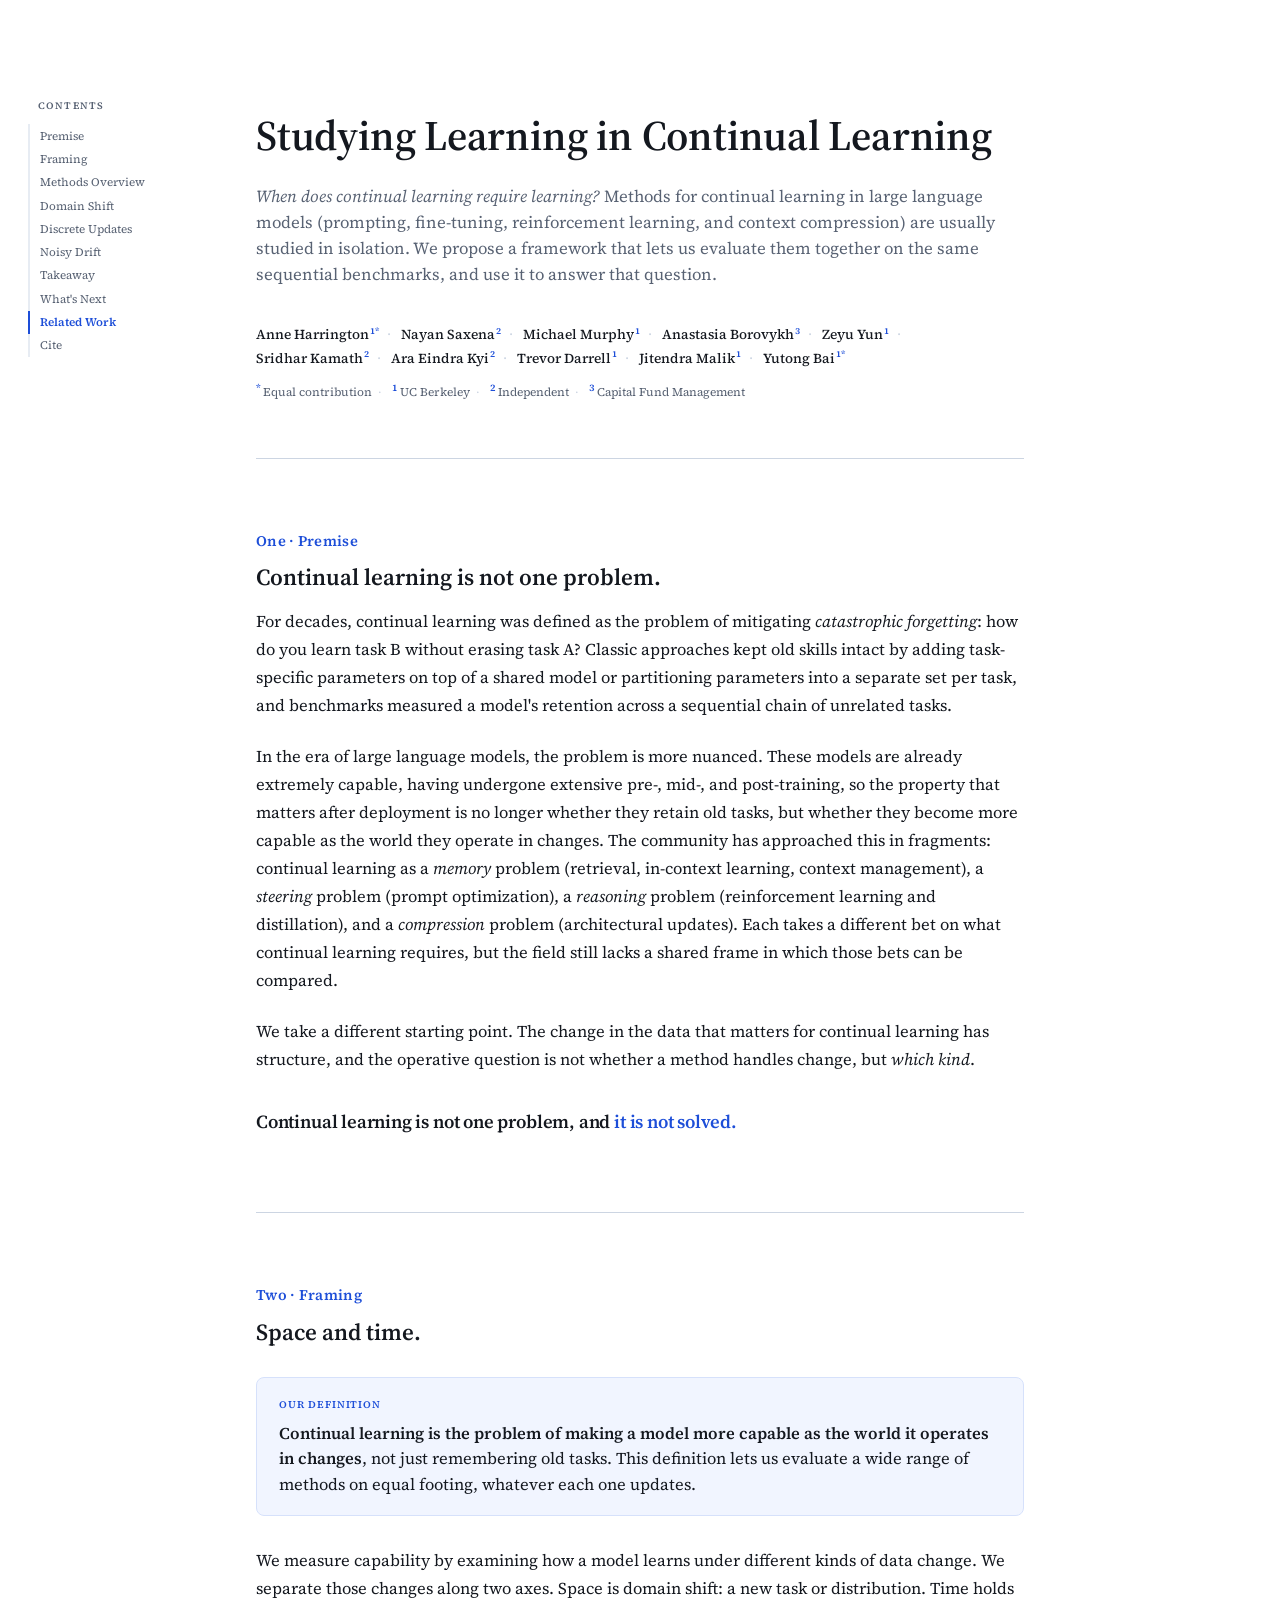
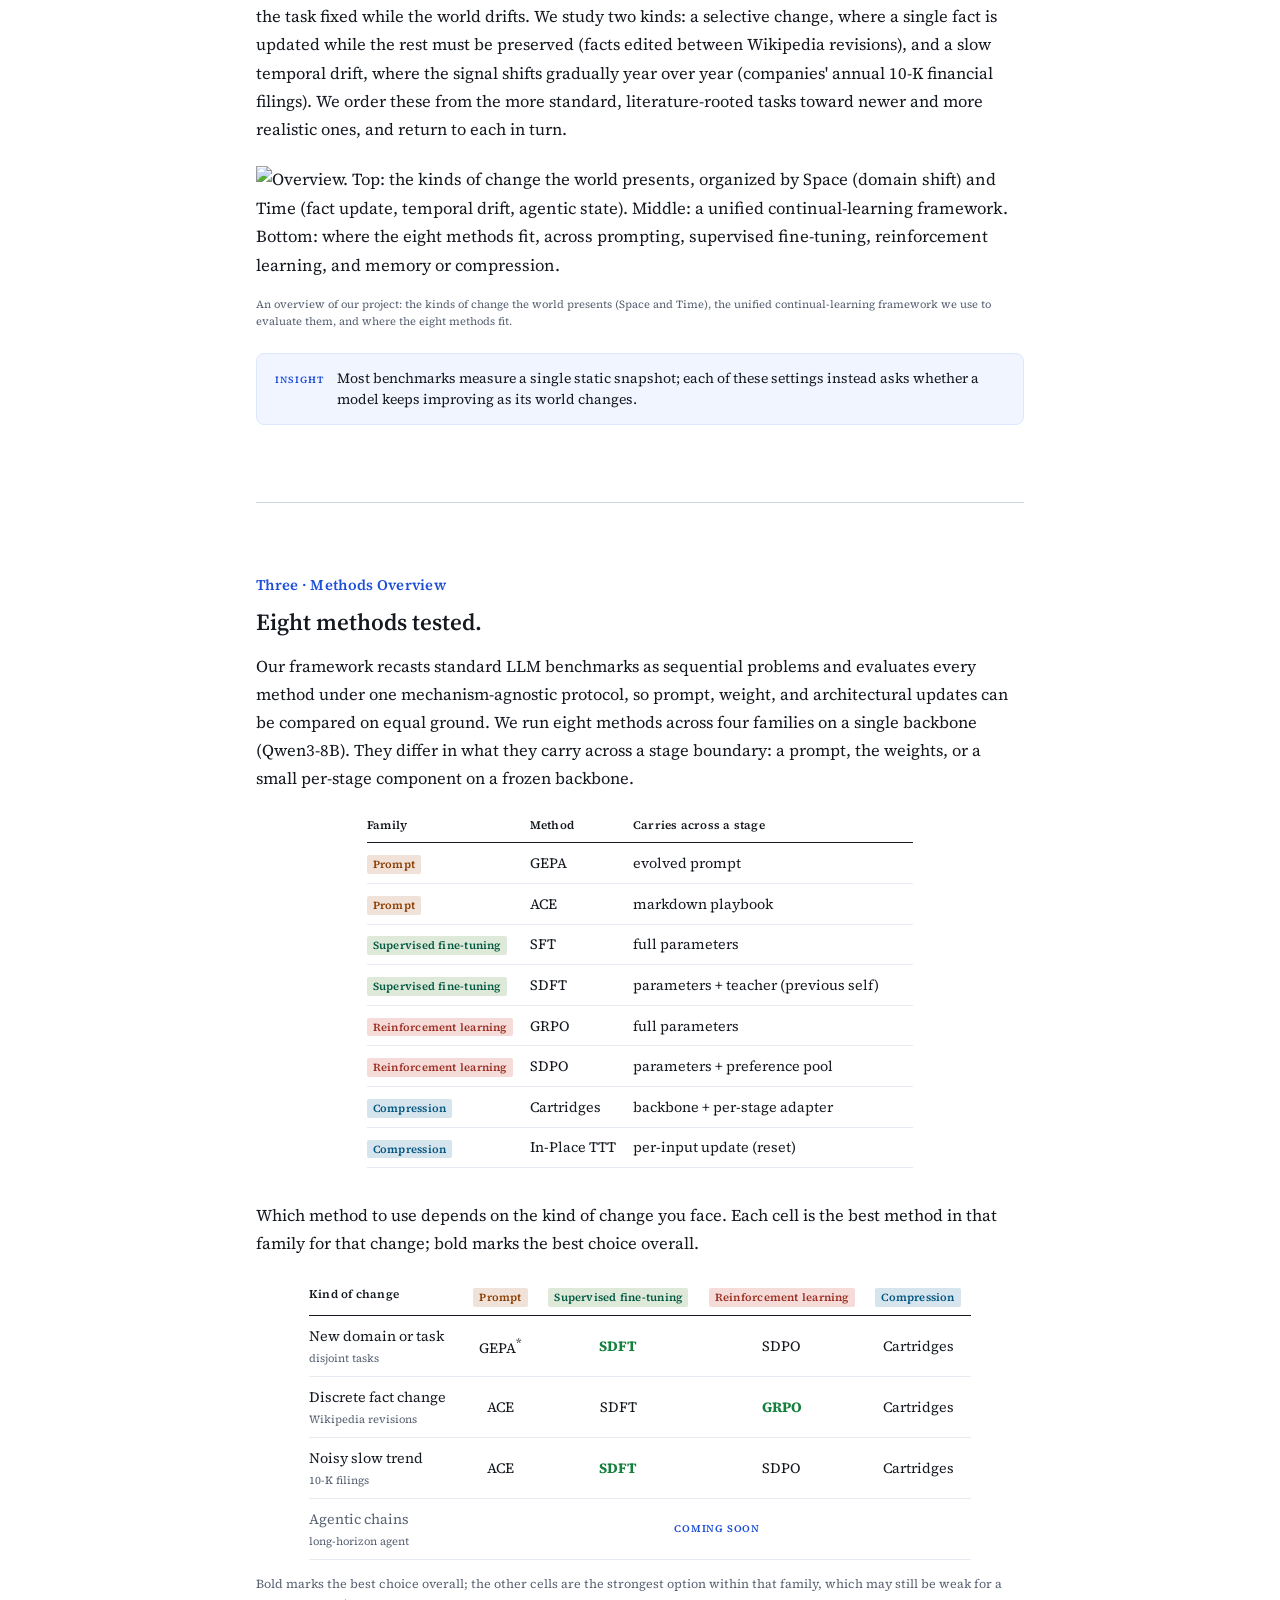
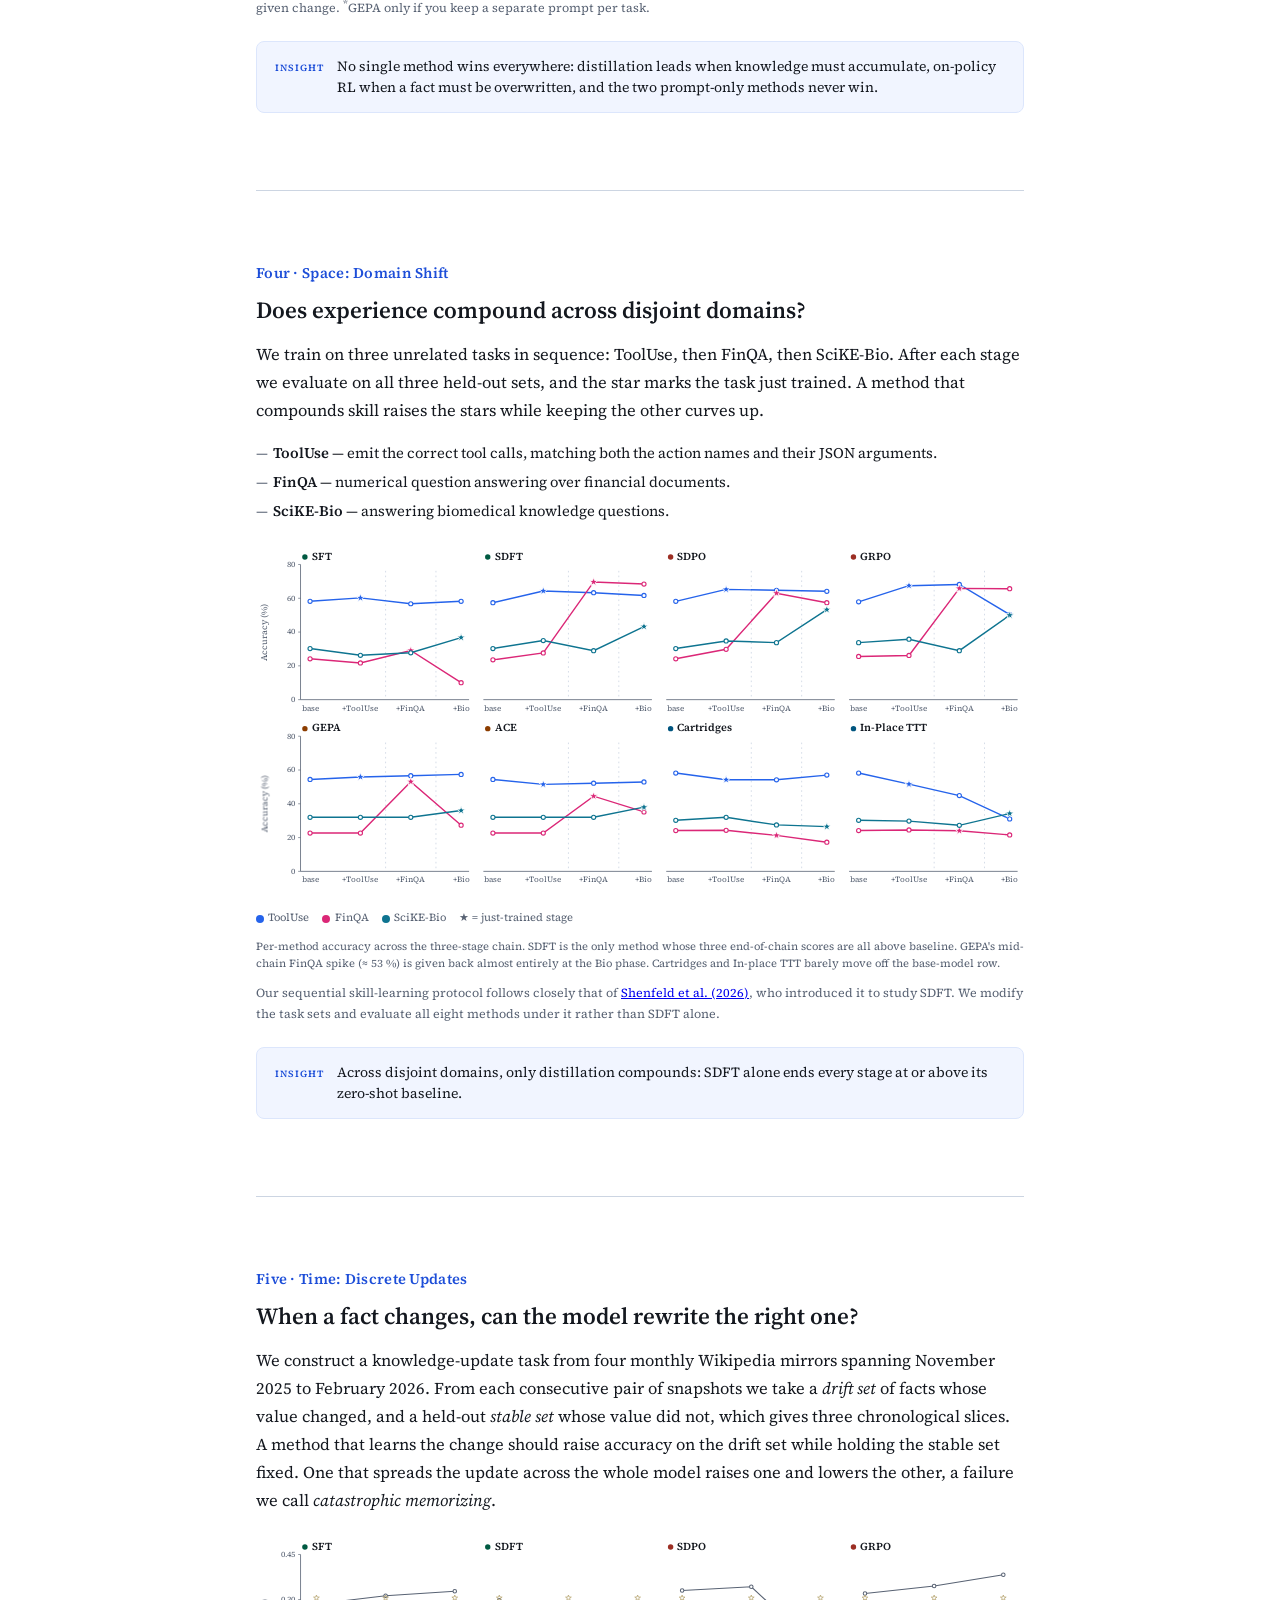
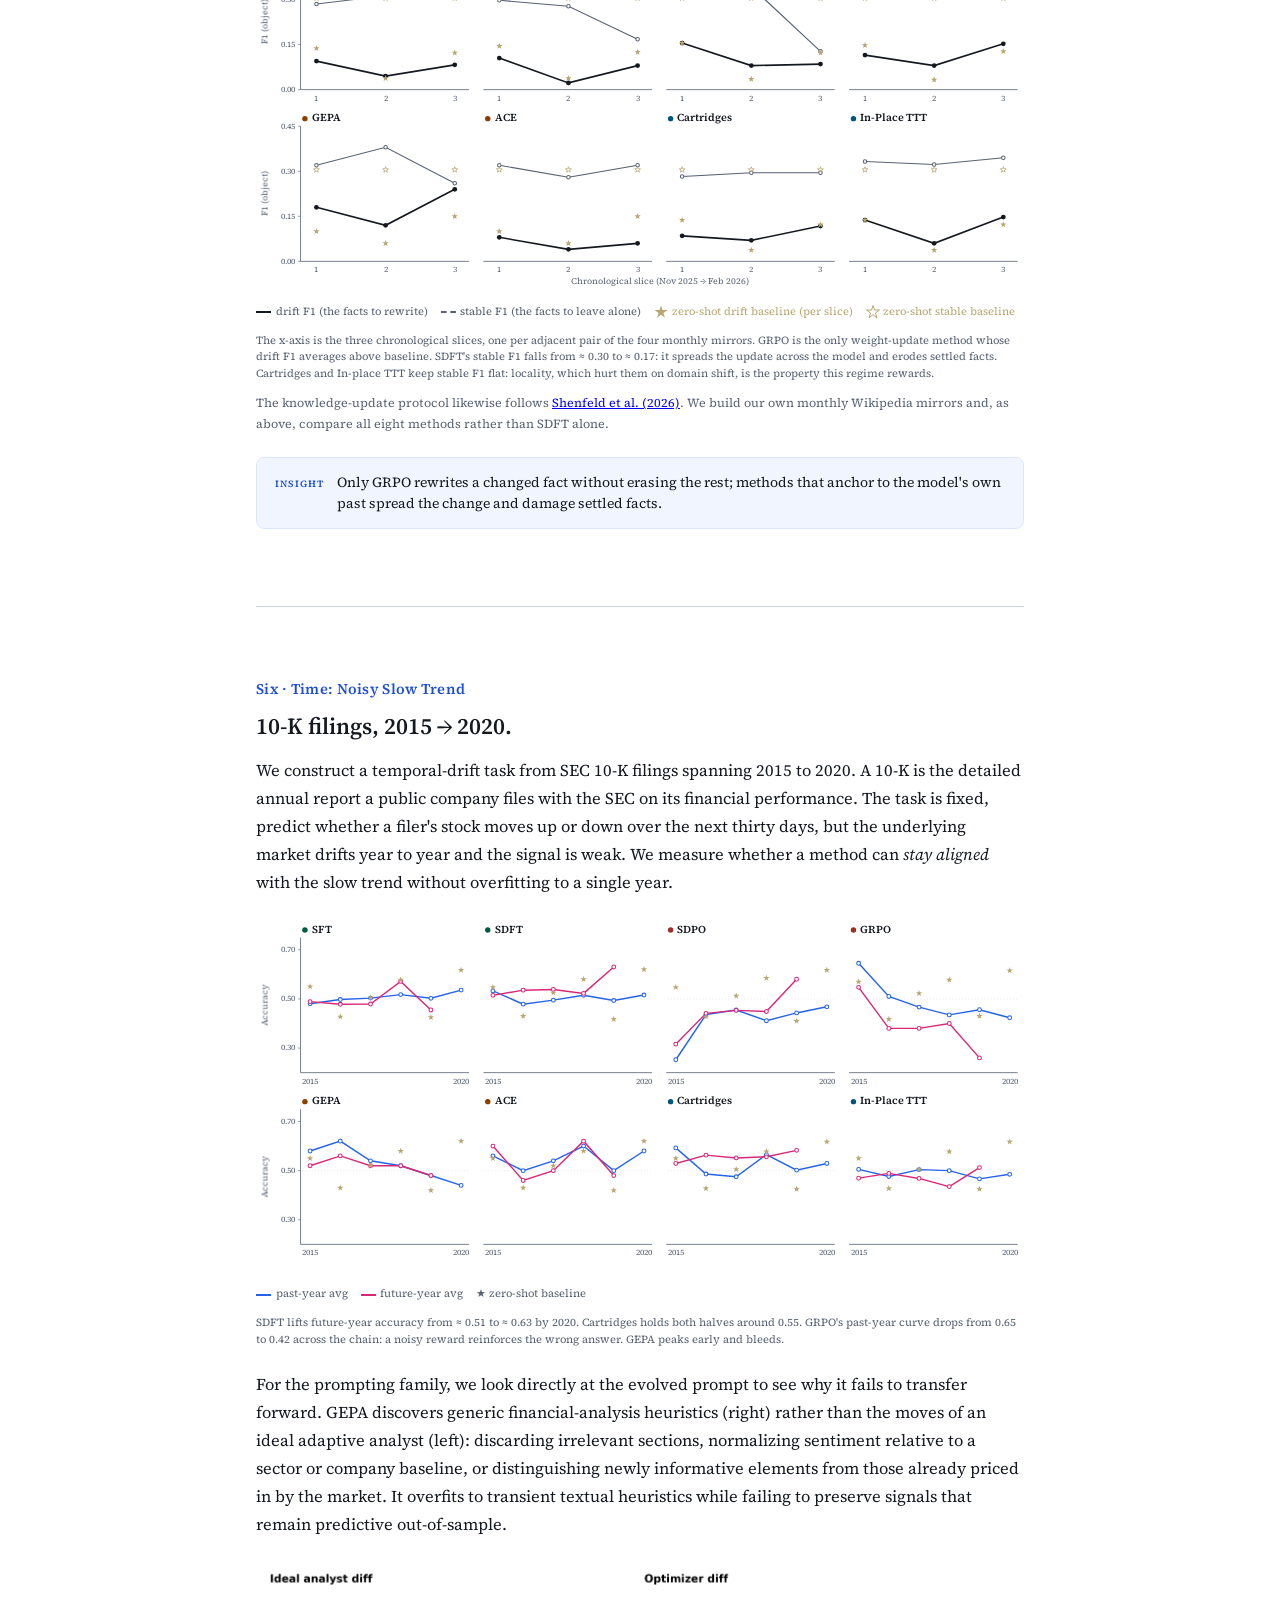
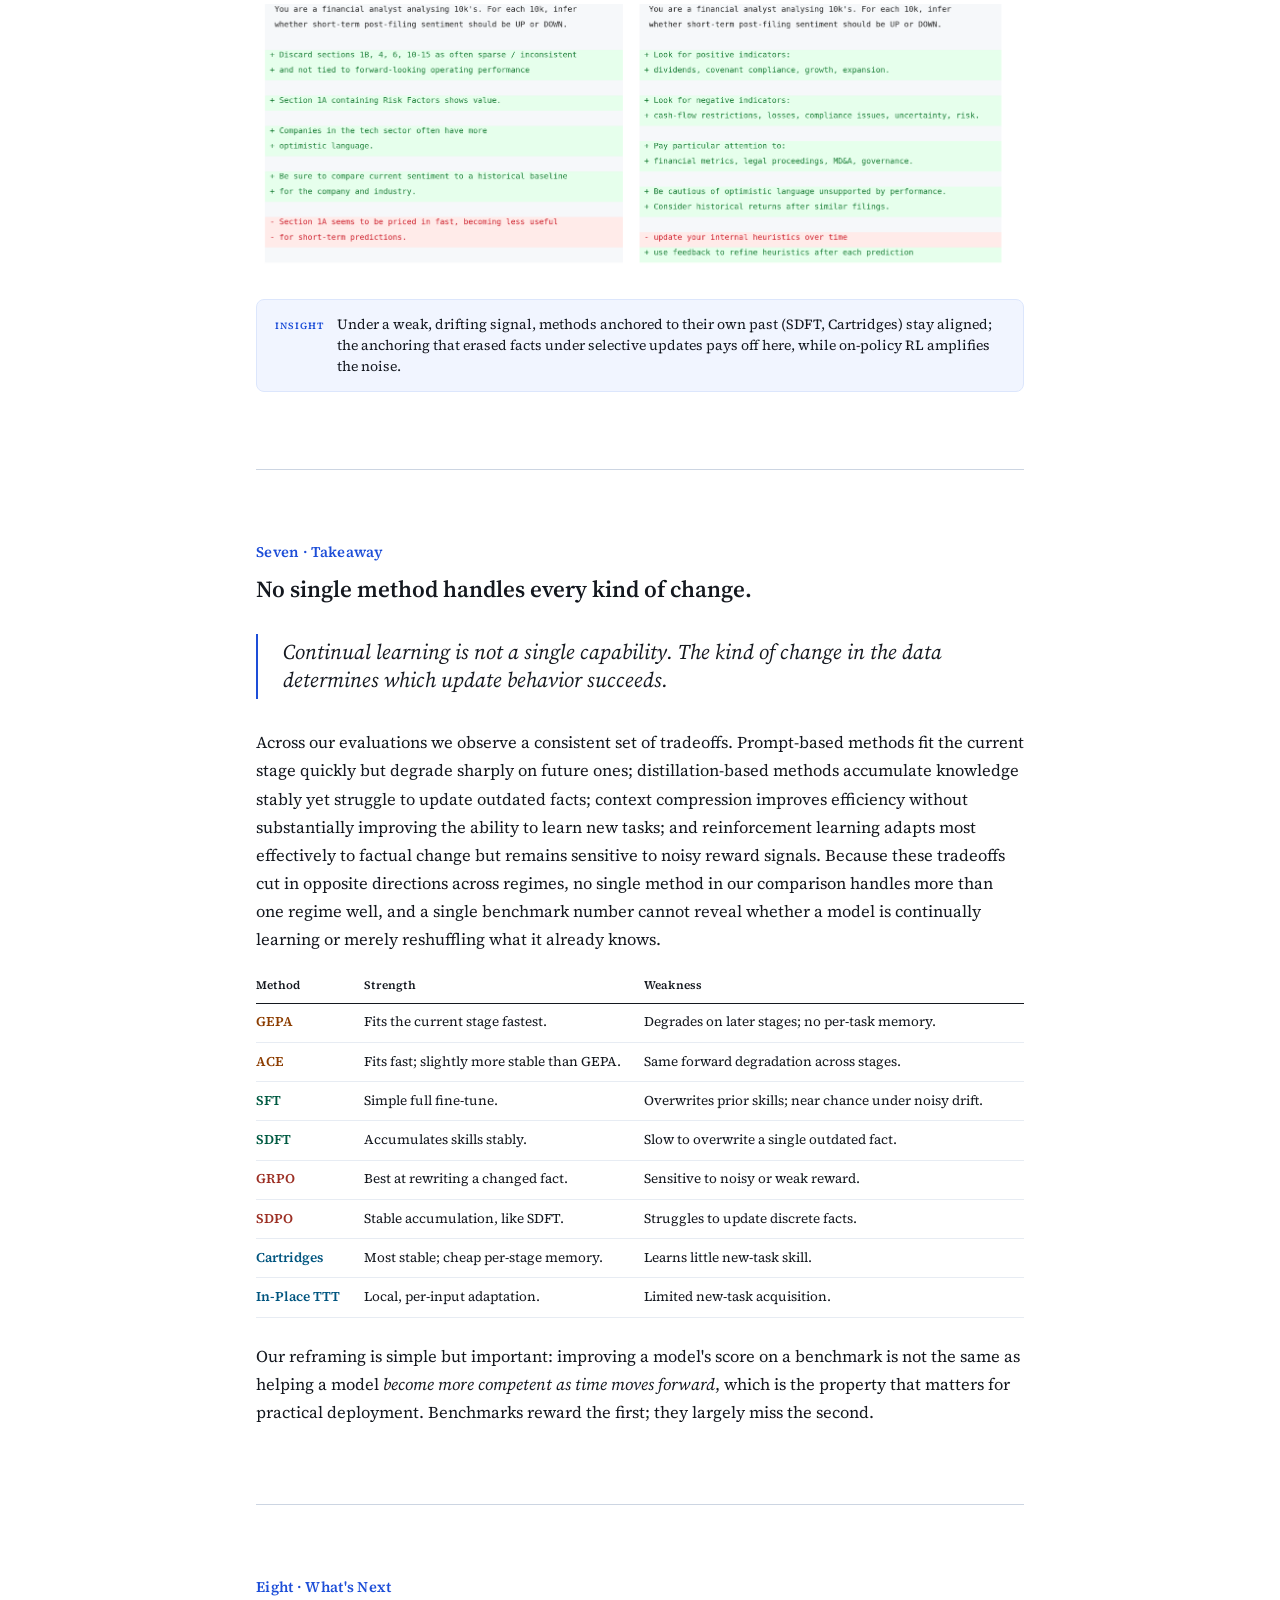
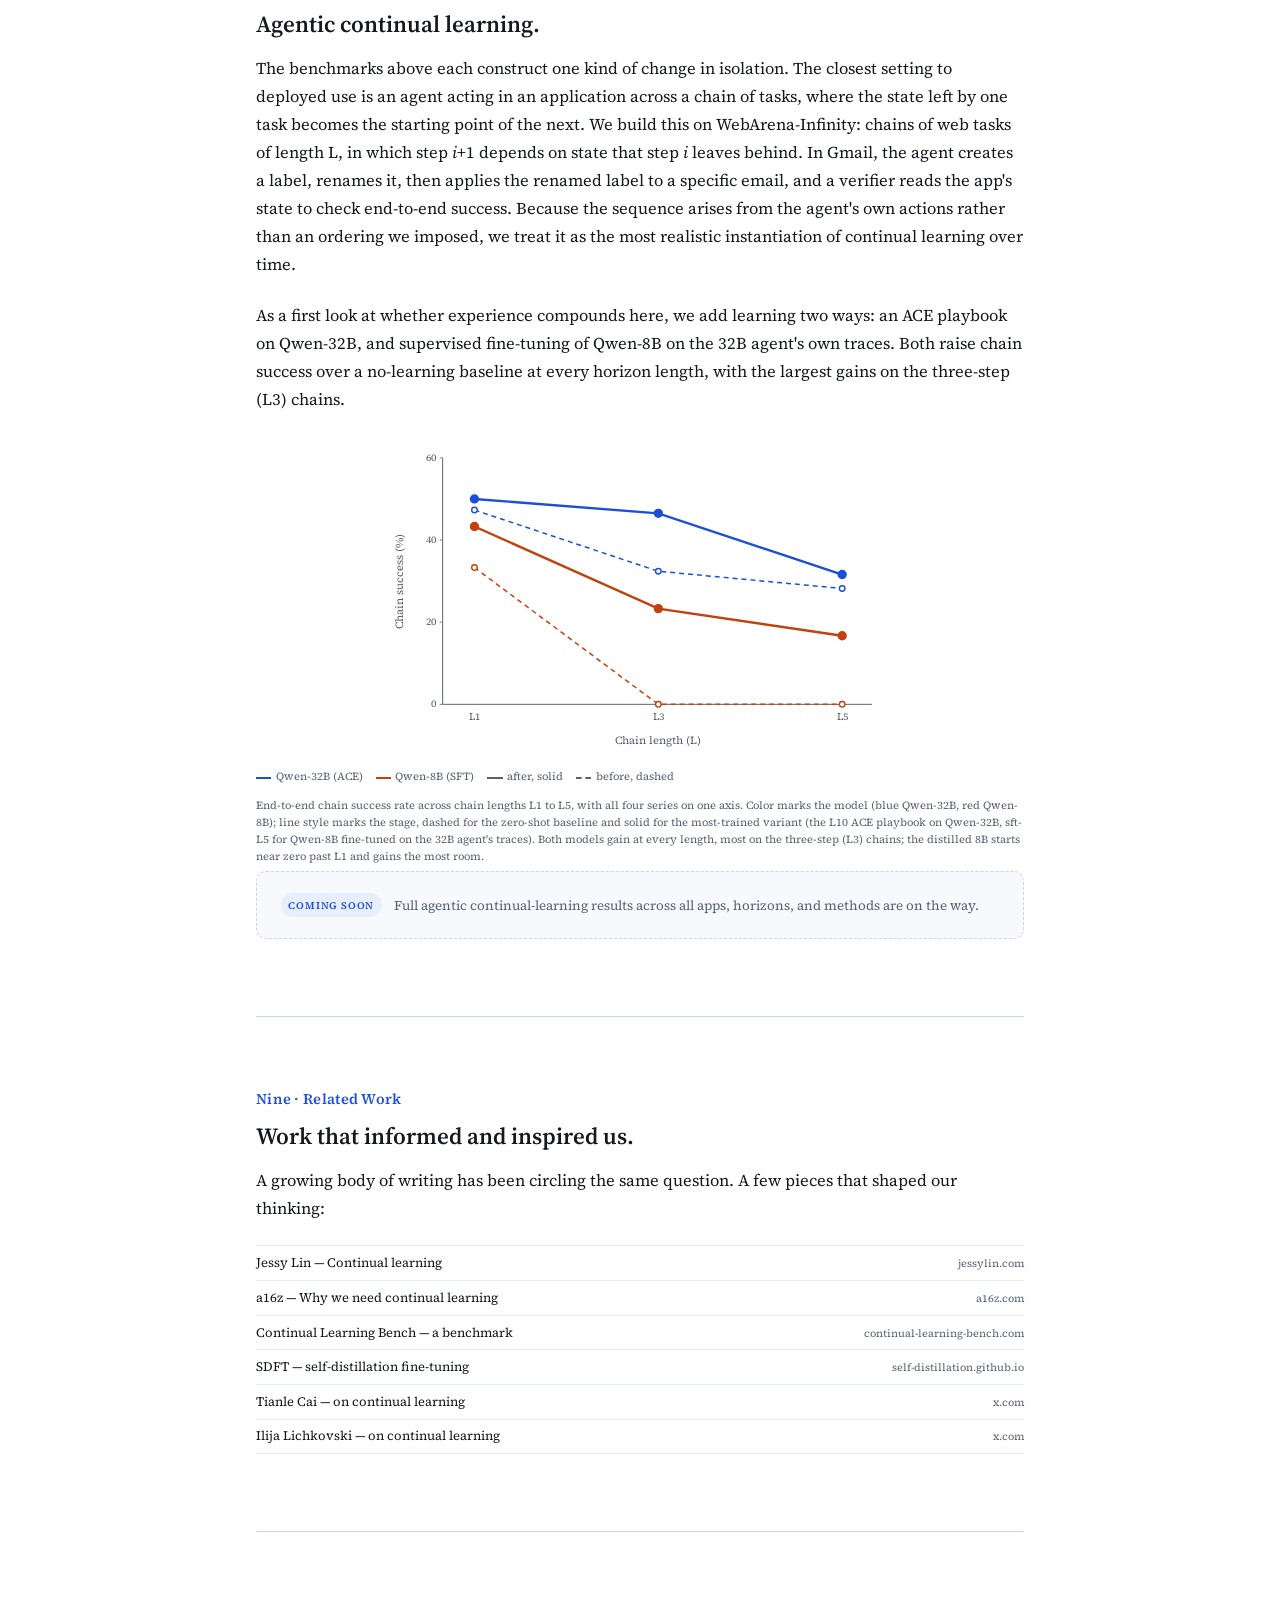
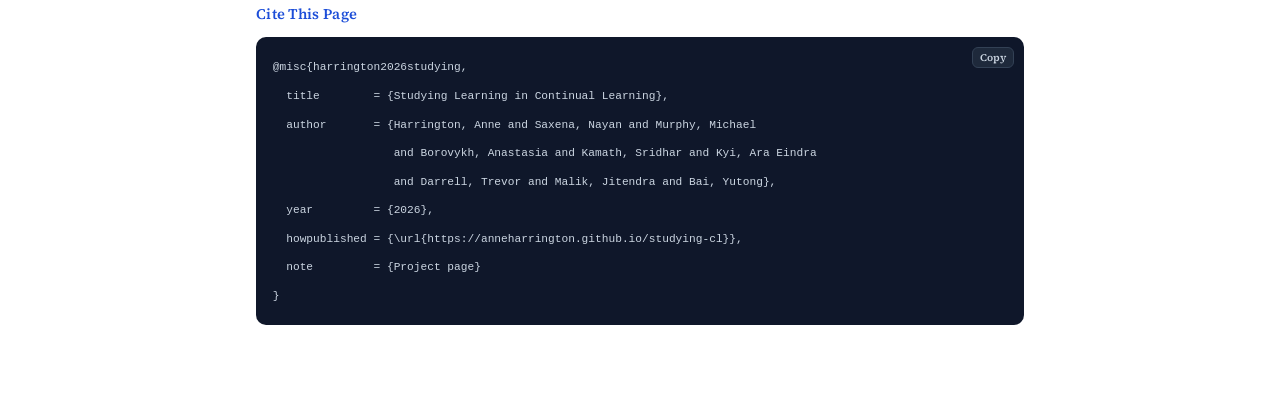
==== commit 345cd509: "Update studying-cl and competence-through-change: lead-with-question standfirst, SDFT attribution, a" ====
--- a/competence-through-change/index.html
+++ b/competence-through-change/index.html
@@ -138,6 +138,18 @@
     margin: 0 0 1.6rem;
   }
   .note em { font-style: italic; }
+  .task-list {
+    max-width: var(--measure); margin: -0.6rem 0 1.5rem;
+    padding-left: 1.2rem; list-style: none;
+  }
+  .task-list li {
+    position: relative; color: var(--ink); font-size: 1.05rem;
+    line-height: 1.55; padding: 0.22rem 0;
+  }
+  .task-list li::before {
+    content: "—"; position: absolute; left: -1.2rem; color: var(--gray);
+  }
+  .task-list strong { font-weight: 600; }
   .pullquote {
     font-family: var(--display); font-style: italic;
     font-size: 1.5rem; line-height: 1.35; color: var(--ink);
@@ -334,10 +346,18 @@
   table.spark.rec { width: auto; max-width: 100%; }
   table.spark.rec th:nth-child(n+2), table.spark.rec td:nth-child(n+2) { text-align: center; padding: 0.55rem 0.9em; }
   table.spark.rec .na { color: var(--faint); }
+  table.spark.rec .rec-soon {
+    font-family: var(--sans); font-size: 0.72rem; font-weight: 600;
+    letter-spacing: 0.08em; text-transform: uppercase; color: var(--signature);
+  }
+  table.spark.rec .rec-soon-row td:first-child { color: var(--gray); }
   table.spark.methods { width: auto; max-width: 100%; }
   table.spark.methods td:nth-child(3) { padding-right: 2.4em; }
-
-  .teaser { max-width: calc(var(--measure) * 0.76); margin: 0.4rem auto 1.2rem; }
+  table.spark.sw { width: 100%; max-width: var(--measure); margin: 1.2rem auto 1.8rem; }
+  table.spark.sw td { font-size: 0.96rem; vertical-align: top; }
+  table.spark.sw td.m { font-weight: 600; white-space: nowrap; padding-right: 1.6em; }
+
+  .teaser { max-width: var(--measure); margin: 0.4rem auto 1.2rem; }
   .teaser img { width: 100%; height: auto; display: block; }
 
   .figure-wide { margin: 0 auto 1rem; max-width: var(--measure); }
@@ -414,8 +434,8 @@
     <li><a href="#framing">Framing</a></li>
     <li><a href="#framework">Methods Overview</a></li>
     <li><a href="#domain">Domain Shift</a></li>
+    <li><a href="#discrete">Discrete Updates</a></li>
     <li><a href="#noisy">Noisy Drift</a></li>
-    <li><a href="#discrete">Discrete Updates</a></li>
     <li><a href="#takeaway">Takeaway</a></li>
     <li><a href="#next">What's Next</a></li>
     <li><a href="#related">Related Work</a></li>
@@ -428,12 +448,13 @@
   <!-- ============== MASTHEAD ============== -->
   <header class="masthead">
     <h1>Studying Learning in&nbsp;Continual&nbsp;Learning</h1>
-    <p class="standfirst">An overview of our project on continual learning in large language models. Methods for continual learning (prompting, fine-tuning, reinforcement learning, and context compression) are usually studied in isolation. We propose a framework that lets us evaluate them together on the same sequential benchmarks, and ask one question: <em>when does continual learning require learning?</em></p>
+    <p class="standfirst"><em>When does continual learning require learning?</em> Methods for continual learning in large language models (prompting, fine-tuning, reinforcement learning, and context compression) are usually studied in isolation. We propose a framework that lets us evaluate them together on the same sequential benchmarks, and use it to answer that question.</p>
     <p class="authors">
       <span class="name">Anne Harrington<sup>1*</sup></span><span class="sep">·</span>
       <span class="name">Nayan Saxena<sup>2</sup></span><span class="sep">·</span>
       <span class="name">Michael Murphy<sup>1</sup></span><span class="sep">·</span>
       <span class="name">Anastasia Borovykh<sup>3</sup></span><span class="sep">·</span>
+      <span class="name">Zeyu Yun<sup>1</sup></span><span class="sep">·</span>
       <span class="name">Sridhar Kamath<sup>2</sup></span><span class="sep">·</span>
       <span class="name">Ara Eindra Kyi<sup>2</sup></span><span class="sep">·</span>
       <span class="name">Trevor Darrell<sup>1</sup></span><span class="sep">·</span>
@@ -456,8 +477,10 @@
       For decades, continual learning was defined as the problem of
       mitigating <em>catastrophic forgetting</em>: how do you learn task B
       without erasing task A? Classic approaches kept old skills intact by
-      composing or partitioning model parameters, and benchmarks measured
-      how cleanly a model could hold a chain of disjoint tasks at once.
+      adding task-specific parameters on top of a shared model or
+      partitioning parameters into a separate set per task, and benchmarks
+      measured a model's retention across a sequential chain of unrelated
+      tasks.
     </p>
     <p class="note">
       In the era of large language models, the problem is more nuanced.
@@ -502,18 +525,22 @@
       We measure capability by examining how a model learns under different
       kinds of data change. We separate those changes along two axes. Space
       is domain shift: a new task or distribution. Time holds the task fixed
-      while the world drifts. We study two kinds: a slow temporal drift,
-      where the signal shifts gradually year over year (companies' annual
-      10-K financial filings), and a selective change, where a single fact is
-      updated while the rest must be preserved (facts edited between
-      Wikipedia revisions). We return to each in Sections Five and Six.
+      while the world drifts. We study two kinds: a selective change, where
+      a single fact is updated while the rest must be preserved (facts edited
+      between Wikipedia revisions), and a slow temporal drift, where the
+      signal shifts gradually year over year (companies' annual 10-K
+      financial filings). We order these from the more standard,
+      literature-rooted tasks toward newer and more realistic ones, and
+      return to each in turn.
     </p>
     <figure class="teaser">
-      <img src="teaser.png" style="width:100%;height:auto;display:block;"
-           alt="Space and Time. Space: Domain Shift. Time: temporal drift in 10-K filings, and selective change in Wikipedia facts.">
+      <img src="teaser_overview_4x.png" style="width:100%;height:auto;display:block;"
+           alt="Overview. Top: the kinds of change the world presents, organized by Space (domain shift) and Time (fact update, temporal drift, agentic state). Middle: a unified continual-learning framework. Bottom: where the eight methods fit, across prompting, supervised fine-tuning, reinforcement learning, and memory or compression.">
     </figure>
     <span class="caption">
-      The settings we evaluate, organised by Space and Time.
+      An overview of our project: the kinds of change the world presents
+      (Space and Time), the unified continual-learning framework we use to
+      evaluate them, and where the eight methods fit.
     </span>
     <div class="insight-bubble">
       <span class="ib-label">Insight</span>
@@ -534,7 +561,7 @@
       and evaluates every method under one mechanism-agnostic protocol, so
       prompt, weight, and architectural updates can be compared on equal
       ground. We run eight methods across four families on a single backbone
-      (Qwen3-8B); they differ in what they carry across a stage boundary: a
+      (Qwen3-8B). They differ in what they carry across a stage boundary: a
       prompt, the weights, or a small per-stage component on a frozen
       backbone.
     </p>
@@ -545,10 +572,10 @@
       <tbody>
         <tr><td><span class="chip prompt">Prompt</span></td><td>GEPA</td><td>evolved prompt</td></tr>
         <tr><td><span class="chip prompt">Prompt</span></td><td>ACE</td><td>markdown playbook</td></tr>
-        <tr><td><span class="chip offline">Offline</span></td><td>SFT</td><td>full parameters</td></tr>
-        <tr><td><span class="chip offline">Offline</span></td><td>SDFT</td><td>parameters + teacher (previous self)</td></tr>
-        <tr><td><span class="chip online">Online</span></td><td>GRPO</td><td>full parameters</td></tr>
-        <tr><td><span class="chip online">Online</span></td><td>SDPO</td><td>parameters + preference pool</td></tr>
+        <tr><td><span class="chip offline">Supervised fine-tuning</span></td><td>SFT</td><td>full parameters</td></tr>
+        <tr><td><span class="chip offline">Supervised fine-tuning</span></td><td>SDFT</td><td>parameters + teacher (previous self)</td></tr>
+        <tr><td><span class="chip online">Reinforcement learning</span></td><td>GRPO</td><td>full parameters</td></tr>
+        <tr><td><span class="chip online">Reinforcement learning</span></td><td>SDPO</td><td>parameters + preference pool</td></tr>
         <tr><td><span class="chip context">Compression</span></td><td>Cartridges</td><td>backbone + per-stage adapter</td></tr>
         <tr><td><span class="chip context">Compression</span></td><td>In-Place TTT</td><td>per-input update (reset)</td></tr>
       </tbody>
@@ -564,8 +591,8 @@
         <tr>
           <th>Kind of change</th>
           <th><span class="chip prompt">Prompt</span></th>
-          <th><span class="chip offline">Offline</span></th>
-          <th><span class="chip online">Online</span></th>
+          <th><span class="chip offline">Supervised fine-tuning</span></th>
+          <th><span class="chip online">Reinforcement learning</span></th>
           <th><span class="chip context">Compression</span></th>
         </tr>
       </thead>
@@ -578,18 +605,22 @@
           <td>Cartridges</td>
         </tr>
         <tr>
+          <td>Discrete fact change<span class="sub">Wikipedia revisions</span></td>
+          <td>ACE</td>
+          <td>SDFT</td>
+          <td class="rec-best">GRPO</td>
+          <td>Cartridges</td>
+        </tr>
+        <tr>
           <td>Noisy slow trend<span class="sub">10-K filings</span></td>
           <td>ACE</td>
           <td class="rec-best">SDFT</td>
           <td>SDPO</td>
           <td>Cartridges</td>
         </tr>
-        <tr>
-          <td>Discrete fact change<span class="sub">Wikipedia revisions</span></td>
-          <td>ACE</td>
-          <td>SDFT</td>
-          <td class="rec-best">GRPO</td>
-          <td>Cartridges</td>
+        <tr class="rec-soon-row">
+          <td>Agentic chains<span class="sub">long-horizon agent</span></td>
+          <td colspan="4" class="rec-soon">Coming soon</td>
         </tr>
       </tbody>
     </table>
@@ -619,6 +650,11 @@
       sets, and the star marks the task just trained. A method that
       compounds skill raises the stars while keeping the other curves up.
     </p>
+    <ul class="task-list">
+      <li><strong>ToolUse</strong> — emit the correct tool calls, matching both the action names and their JSON arguments.</li>
+      <li><strong>FinQA</strong> — numerical question answering over financial documents.</li>
+      <li><strong>SciKE-Bio</strong> — answering biomedical knowledge questions.</li>
+    </ul>
     <figure class="figure-wide" id="fig-domain"></figure>
     <p class="legend">
       <span><span class="dot" style="background:var(--c-tooluse)"></span>ToolUse</span>
@@ -648,43 +684,9 @@
 
   <hr class="rule">
 
-  <!-- ============== SECTION 6: NOISY TEMPORAL DRIFT ============== -->
-  <section id="noisy">
-    <p class="secnum">Five · Time: Noisy Slow Trend</p>
-    <h2>10-K filings, 2015&nbsp;→&nbsp;2020.</h2>
-    <p class="note">
-      We construct a temporal-drift task from SEC 10-K filings spanning
-      2015 to 2020. A 10-K is the detailed annual report a public company
-      files with the SEC on its financial performance. The task is fixed,
-      predict whether a filer's stock moves up or down over the next thirty
-      days, but the underlying market drifts year to year and the signal is
-      weak. We measure whether a method can <em>stay aligned</em> with the
-      slow trend without overfitting to a single year.
-    </p>
-    <figure class="figure-wide" id="fig-finance"></figure>
-    <p class="legend">
-      <span><span class="swatch" style="background:var(--c-past)"></span>past-year avg</span>
-      <span><span class="swatch" style="background:var(--c-future)"></span>future-year avg</span>
-      <span>★ zero-shot baseline</span>
-    </p>
-    <span class="caption">
-      SDFT lifts future-year accuracy from ≈ 0.51 to ≈ 0.63 by 2020.
-      Cartridges holds both halves around 0.55. GRPO's past-year curve
-      drops from 0.65 to 0.42 across the chain: a noisy reward
-      reinforces the wrong answer. GEPA peaks early and bleeds.
-    </span>
-    <div class="insight-bubble">
-      <span class="ib-label">Insight</span>
-      <p>Under a weak, drifting signal, methods anchored to their own past
-      (SDFT, Cartridges) stay aligned; on-policy RL amplifies the noise.</p>
-    </div>
-  </section>
-
-  <hr class="rule">
-
-  <!-- ============== SECTION 7: TEMPWIKI ============== -->
+  <!-- ============== SECTION 5: TEMPWIKI ============== -->
   <section id="discrete">
-    <p class="secnum">Six · Time: Discrete Updates</p>
+    <p class="secnum">Five · Time: Discrete Updates</p>
     <h2>When a fact changes, can the model rewrite the right one?</h2>
     <p class="note">
       We construct a knowledge-update task from four monthly Wikipedia
@@ -716,10 +718,10 @@
     <span class="caption">
       The x-axis is the three chronological slices, one per adjacent pair of
       the four monthly mirrors. GRPO is the only weight-update method whose
-      drift F1 averages above baseline. SDFT's stable F1 falls from ≈ 0.30 to ≈ 0.17:
-      the same anchoring that wins 10-K loses TempWiki. Cartridges
-      and In-place TTT keep stable F1 flat: locality, which hurt them
-      on domain shift, is the property this regime rewards.
+      drift F1 averages above baseline. SDFT's stable F1 falls from ≈ 0.30 to
+      ≈ 0.17: it spreads the update across the model and erodes settled
+      facts. Cartridges and In-place TTT keep stable F1 flat: locality, which
+      hurt them on domain shift, is the property this regime rewards.
     </span>
     <p class="note" style="font-size:0.88rem; color:var(--gray); margin-top:0.7rem;">
       The knowledge-update protocol likewise follows
@@ -729,8 +731,59 @@
     </p>
     <div class="insight-bubble">
       <span class="ib-label">Insight</span>
-      <p>Only GRPO rewrites a changed fact without erasing the rest; the
-      anchoring that wins the slow trend fails here.</p>
+      <p>Only GRPO rewrites a changed fact without erasing the rest; methods
+      that anchor to the model's own past spread the change and damage
+      settled facts.</p>
+    </div>
+  </section>
+
+  <hr class="rule">
+
+  <!-- ============== SECTION 6: NOISY TEMPORAL DRIFT ============== -->
+  <section id="noisy">
+    <p class="secnum">Six · Time: Noisy Slow Trend</p>
+    <h2>10-K filings, 2015&nbsp;→&nbsp;2020.</h2>
+    <p class="note">
+      We construct a temporal-drift task from SEC 10-K filings spanning
+      2015 to 2020. A 10-K is the detailed annual report a public company
+      files with the SEC on its financial performance. The task is fixed,
+      predict whether a filer's stock moves up or down over the next thirty
+      days, but the underlying market drifts year to year and the signal is
+      weak. We measure whether a method can <em>stay aligned</em> with the
+      slow trend without overfitting to a single year.
+    </p>
+    <figure class="figure-wide" id="fig-finance"></figure>
+    <p class="legend">
+      <span><span class="swatch" style="background:var(--c-past)"></span>past-year avg</span>
+      <span><span class="swatch" style="background:var(--c-future)"></span>future-year avg</span>
+      <span>★ zero-shot baseline</span>
+    </p>
+    <span class="caption">
+      SDFT lifts future-year accuracy from ≈ 0.51 to ≈ 0.63 by 2020.
+      Cartridges holds both halves around 0.55. GRPO's past-year curve
+      drops from 0.65 to 0.42 across the chain: a noisy reward
+      reinforces the wrong answer. GEPA peaks early and bleeds.
+    </span>
+    <p class="note" style="margin-top:1.6rem;">
+      For the prompting family, we look directly at the evolved prompt to see
+      why it fails to transfer forward. GEPA discovers generic
+      financial-analysis heuristics (right) rather than the moves of an ideal
+      adaptive analyst (left): discarding irrelevant sections, normalizing
+      sentiment relative to a sector or company baseline, or distinguishing
+      newly informative elements from those already priced in by the market.
+      It overfits to transient textual heuristics while failing to preserve
+      signals that remain predictive out-of-sample.
+    </p>
+    <figure class="figure-wide">
+      <img src="gepa_prompt_diff.png" style="width:100%;height:auto;display:block;"
+           alt="GEPA prompt evolution on the 10-K task. Left, an ideal analyst diff: discard sparse or backward-looking sections, weight risk factors, normalize sentiment to a historical baseline for the company and sector, and update heuristics over time. Right, GEPA's optimizer diff: add generic static indicators of positive and negative sentiment.">
+    </figure>
+    <div class="insight-bubble">
+      <span class="ib-label">Insight</span>
+      <p>Under a weak, drifting signal, methods anchored to their own past
+      (SDFT, Cartridges) stay aligned; the anchoring that erased facts under
+      selective updates pays off here, while on-policy RL amplifies the
+      noise.</p>
     </div>
   </section>
 
@@ -742,7 +795,7 @@
     <h2>No single method handles every kind of change.</h2>
     <p class="pullquote">
       Continual learning is not a single capability. The kind of change in
-      the data determines which update behaviour succeeds.
+      the data determines which update behavior succeeds.
     </p>
     <p class="note">
       Across our evaluations we observe a consistent set of tradeoffs.
@@ -750,13 +803,28 @@
       on future ones; distillation-based methods accumulate knowledge stably
       yet struggle to update outdated facts; context compression improves
       efficiency without substantially improving the ability to learn new
-      tasks; and online reinforcement learning adapts most effectively to
-      factual change but remains sensitive to noisy reward signals. Because
+      tasks; and reinforcement learning adapts most effectively to factual
+      change but remains sensitive to noisy reward signals. Because
       these tradeoffs cut in opposite directions across regimes, no single
       method in our comparison handles more than one regime well, and a
       single benchmark number cannot reveal whether a model is continually
       learning or merely reshuffling what it already knows.
     </p>
+    <table class="spark methods sw">
+      <thead>
+        <tr><th>Method</th><th>Strength</th><th>Weakness</th></tr>
+      </thead>
+      <tbody>
+        <tr><td class="m" style="color:#8C3D00">GEPA</td><td>Fits the current stage fastest.</td><td>Degrades on later stages; no per-task memory.</td></tr>
+        <tr><td class="m" style="color:#8C3D00">ACE</td><td>Fits fast; slightly more stable than GEPA.</td><td>Same forward degradation across stages.</td></tr>
+        <tr><td class="m" style="color:#005A42">SFT</td><td>Simple full fine-tune.</td><td>Overwrites prior skills; near chance under noisy drift.</td></tr>
+        <tr><td class="m" style="color:#005A42">SDFT</td><td>Accumulates skills stably.</td><td>Slow to overwrite a single outdated fact.</td></tr>
+        <tr><td class="m" style="color:#9c2f24">GRPO</td><td>Best at rewriting a changed fact.</td><td>Sensitive to noisy or weak reward.</td></tr>
+        <tr><td class="m" style="color:#9c2f24">SDPO</td><td>Stable accumulation, like SDFT.</td><td>Struggles to update discrete facts.</td></tr>
+        <tr><td class="m" style="color:#00557F">Cartridges</td><td>Most stable; cheap per-stage memory.</td><td>Learns little new-task skill.</td></tr>
+        <tr><td class="m" style="color:#00557F">In-Place TTT</td><td>Local, per-input adaptation.</td><td>Limited new-task acquisition.</td></tr>
+      </tbody>
+    </table>
     <p class="note">
       Our reframing is simple but important: improving a model's score on a
       benchmark is not the same as helping a model <em>become more competent
@@ -773,14 +841,45 @@
     <p class="secnum">Eight · What's Next</p>
     <h2>Agentic continual learning.</h2>
     <p class="note">
-      The Space and Time settings we have studied give us the building
-      blocks to take on the hardest case next: long-horizon agentic tasks,
-      where the two axes combine. Each action conditions the next, and the
-      model must carry a history of interactions forward. Full results are
-      coming soon.
-    </p>
+      The benchmarks above each construct one kind of change in isolation.
+      The closest setting to deployed use is an agent acting in an
+      application across a chain of tasks, where the state left by one task
+      becomes the starting point of the next. We build this on
+      WebArena-Infinity: chains of web tasks of length L, in which step
+      <em>i</em>+1 depends on state that step <em>i</em> leaves behind. In
+      Gmail, the agent creates a label, renames it, then applies the renamed
+      label to a specific email, and a verifier reads the app's state to
+      check end-to-end success. Because the sequence arises from the agent's
+      own actions rather than an ordering we imposed, we treat it as the
+      most realistic instantiation of continual learning over time.
+    </p>
+    <p class="note">
+      As a first look at whether experience compounds here, we add learning
+      two ways: an ACE playbook on Qwen-32B, and supervised fine-tuning of
+      Qwen-8B on the 32B agent's own traces. Both raise chain success over a
+      no-learning baseline at every horizon length, with the largest gains
+      on the three-step (L3) chains.
+    </p>
+    <figure class="figure-wide" id="fig-agent" style="max-width:calc(var(--measure) * 0.66); margin-left:auto; margin-right:auto;"></figure>
+    <p class="legend">
+      <span><span class="swatch" style="background:#1d4ed8"></span>Qwen-32B (ACE)</span>
+      <span><span class="swatch" style="background:#c2410c"></span>Qwen-8B (SFT)</span>
+      <span><span class="swatch" style="background:var(--gray)"></span>after, solid</span>
+      <span><span class="swatch dashed" style="color:var(--gray)"></span>before, dashed</span>
+    </p>
+    <span class="caption">
+      End-to-end chain success rate across chain lengths L1 to L5, with all
+      four series on one axis. Color marks the model (blue Qwen-32B, red
+      Qwen-8B); line style marks the stage, dashed for the zero-shot baseline
+      and solid for the most-trained variant (the L10 ACE playbook on
+      Qwen-32B, sft-L5 for Qwen-8B fine-tuned on the 32B agent's traces).
+      Both models gain at every length, most on the three-step (L3) chains;
+      the distilled 8B starts near zero past L1 and gains the most room.
+    </span>
     <figure class="coming-soon">
       <span class="cs-badge">Coming soon</span>
+      <span class="cs-note">Full agentic continual-learning results across
+        all apps, horizons, and methods are on the way.</span>
     </figure>
   </section>
 
@@ -1511,6 +1610,19 @@
   tooluse:'#2563eb', finqa:'#db2777', bio:'#0e7490',
   past:'#2563eb', future:'#db2777', base:'#9b8847'
 };
+// Family colours (match the chip palette): so panel titles carry the
+// same family tag readers see in the methods tables.
+const FAMCOL={
+  GEPA:'#8C3D00', ACE:'#8C3D00',              // Prompt
+  SFT:'#005A42', SDFT:'#005A42',              // Supervised fine-tuning
+  GRPO:'#9c2f24', SDPO:'#9c2f24',             // Reinforcement learning
+  Cartridges:'#00557F', 'In-Place TTT':'#00557F' // Compression
+};
+// Draw a panel title prefixed with a small family-coloured dot.
+function panelTitle(s, cx, cy, m){
+  s.appendChild(el('circle',{cx:cx+3.5, cy:cy-9.5, r:3.4, fill:FAMCOL[m]||C.gray}));
+  txt(s, cx+12, cy-6, m, 'panel-title');
+}
 function el(t,a={}){const e=document.createElementNS(NS,t);for(const k in a)e.setAttribute(k,a[k]);return e;}
 function svg(w,h){return el('svg',{viewBox:`0 0 ${w} ${h}`,preserveAspectRatio:'xMidYMid meet'});}
 function txt(parent,x,y,str,cls='axis-text',anchor='start',fill=null){
@@ -1521,7 +1633,7 @@
 
 // 5-point star as a proper SVG path. Consistent rendering across
 // browsers (unlike Unicode ★ which depends on system fonts), and
-// gives us precise control over weight + colour.
+// gives us precise control over weight + color.
 function starPath(cx, cy, r){
   let d = '';
   for (let i = 0; i < 10; i++) {
@@ -1534,7 +1646,7 @@
   return d + 'Z';
 }
 
-// Annotation colour for baselines — muted warm gold. Lighter than
+// Annotation color for baselines — muted warm gold. Lighter than
 // the ink data so the baselines layer BEHIND the curves visually
 // (per design.md: annotations even lighter than secondary data).
 const BASELINE_GOLD = '#b8a672';
@@ -1579,7 +1691,7 @@
     const Y=v=>cy+ph-(v-yMin)/(yMax-yMin)*ph;
 
     // title
-    txt(s,cx,cy-6,m,'panel-title');
+    panelTitle(s,cx,cy,m);
 
     // range-frame y-axis on left column
     if(k%cols===0){
@@ -1618,10 +1730,11 @@
       data.forEach((v,i)=>{
         if(v==null) return;
         const own=(ownStage[task]===i);
+        const taskColor=task==='tooluse'?C.tooluse:(task==='finqa'?C.finqa:C.bio);
         if(own){
-          s.appendChild(el('circle',{cx:X(i),cy:Y(v),r:4.5, class:'point',
-            fill:task==='tooluse'?C.tooluse:(task==='finqa'?C.finqa:C.bio),
-            stroke:C.paper,'stroke-width':1.5}));
+          // just-trained stage: a star (matches the legend "★")
+          s.appendChild(el('path',{d:starPath(X(i),Y(v),5.6), class:'point',
+            fill:taskColor, stroke:C.paper,'stroke-width':1.1}));
         } else {
           s.appendChild(el('circle',{cx:X(i),cy:Y(v),r:2.6, class:'point',
             fill:C.paper,stroke:task==='tooluse'?C.tooluse:(task==='finqa'?C.finqa:C.bio),'stroke-width':1.4}));
@@ -1651,7 +1764,7 @@
     const X=i=>cx+10+i/(years.length-1)*(pw-20);
     const Y=v=>cy+ph-(v-yMin)/(yMax-yMin)*ph;
 
-    txt(s,cx,cy-6,m,'panel-title');
+    panelTitle(s,cx,cy,m);
 
     if(k%cols===0){
       rangeFrame(s,cx-2,Y(yMax),cx-2,Y(yMin));
@@ -1684,7 +1797,7 @@
     d.future.forEach((v,i)=>{if(v!=null) s.appendChild(el('circle',{cx:X(i),cy:Y(v),r:2.4,class:'point',
       fill:C.paper,stroke:C.future,'stroke-width':1.3}));});
     // Baseline ★ as a proper SVG path — small, muted gold, precisely
-    // centred. Renders identically on every browser.
+    // centered. Renders identically on every browser.
     d.baseline.forEach((v,i)=>{
       if(v==null) return;
       s.appendChild(el('path',{d: starPath(X(i), Y(v), 4.2),
@@ -1713,7 +1826,7 @@
     const X=i=>cx+18+i/(slices.length-1)*(pw-36);
     const Y=v=>cy+ph-(v-yMin)/(yMax-yMin)*ph;
 
-    txt(s,cx,cy-6,m,'panel-title');
+    panelTitle(s,cx,cy,m);
 
     if(k%cols===0){
       rangeFrame(s,cx-2,Y(yMax),cx-2,Y(yMin));
@@ -1748,7 +1861,7 @@
     // ★ STABLE baseline — single scalar SFT zero-shot stable F1
     // drawn as outline stars across all slices. Outline vs. filled
     // gives a clean visual distinction from the drift baseline
-    // (same colour, lower visual weight — layered behind).
+    // (same color, lower visual weight — layered behind).
     const sb = D.tempwiki_stable_baseline;
     if (sb != null) {
       slices.forEach((sl,i)=>{
@@ -1762,6 +1875,58 @@
   xt.textContent='Chronological slice (Nov 2025 → Feb 2026)';
   s.appendChild(xt);
   document.getElementById('fig-tempwiki').appendChild(s);
+})();
+
+/* ============================================================
+   FIG: AGENTIC GMAIL — all four series on one panel.
+   Color = model (32B blue / 8B red); style = before vs. after
+   (dashed open = zero-shot, solid filled = most-trained). The
+   dashed "before" lines deliberately skip class:'curve' so the
+   reveal animation (which forces stroke-dasharray) doesn't turn
+   them solid; only the solid "after" lines draw in.
+   ============================================================ */
+(function(){
+  const host=document.getElementById('fig-agent'); if(!host) return;
+  const padL=58, padT=22, padR=22, pw=430, ph=248, padB=50;
+  const W=padL+pw+padR, H=padT+ph+padB;
+  const s=svg(W,H); s.setAttribute('width','100%');
+
+  const levels=['L1','L3','L5'];
+  const series=[
+    {color:C.space, before:true,  d:[47.3,32.4,28.2]},  // 32B zero-shot
+    {color:C.space, before:false, d:[50.0,46.5,31.6]},  // 32B ACE (L10)
+    {color:C.red,   before:true,  d:[33.3,0.0,0.0]},     // 8B base
+    {color:C.red,   before:false, d:[43.3,23.3,16.7]}    // 8B sft-L5
+  ];
+  const yMin=0, yMax=60;
+  const cx=padL, cy=padT;
+  const X=i=>cx+30+i/(levels.length-1)*(pw-60);
+  const Y=v=>cy+ph-(v-yMin)/(yMax-yMin)*ph;
+
+  rangeFrame(s,cx-2,Y(yMax),cx-2,Y(yMin));
+  yTicks(s,cx-2,[0,20,40,60],Y,v=>v);
+  const yt=el('text',{x:cx-42,y:cy+ph/2,'text-anchor':'middle',class:'axis-text'});
+  yt.setAttribute('transform',`rotate(-90 ${cx-42} ${cy+ph/2})`);
+  yt.textContent='Chain success (%)'; s.appendChild(yt);
+
+  xAxisLine(s,cx-2,cx+pw,cy+ph);
+  levels.forEach((l,i)=>txt(s,X(i),cy+ph+16,l,'axis-num','middle'));
+  txt(s,cx+pw/2,cy+ph+40,'Chain length (L)','axis-text','middle');
+
+  series.forEach(se=>{
+    const line=se.d.map((v,i)=>[X(i),Y(v)]);
+    const attrs={d:PATH(line),fill:'none',stroke:se.color,
+      'stroke-width':se.before?1.5:2.4};
+    if(se.before){ attrs['stroke-dasharray']='5 4'; }
+    else { attrs['class']='curve'; }
+    s.appendChild(el('path',attrs));
+    se.d.forEach((v,i)=>s.appendChild(el('circle',{cx:X(i),cy:Y(v),
+      r:se.before?2.8:4,
+      fill:se.before?C.paper:se.color, stroke:se.color,
+      'stroke-width':1.4, class:'point'})));
+  });
+
+  host.appendChild(s);
 })();
 
 /* Copy-to-clipboard for citation blocks */
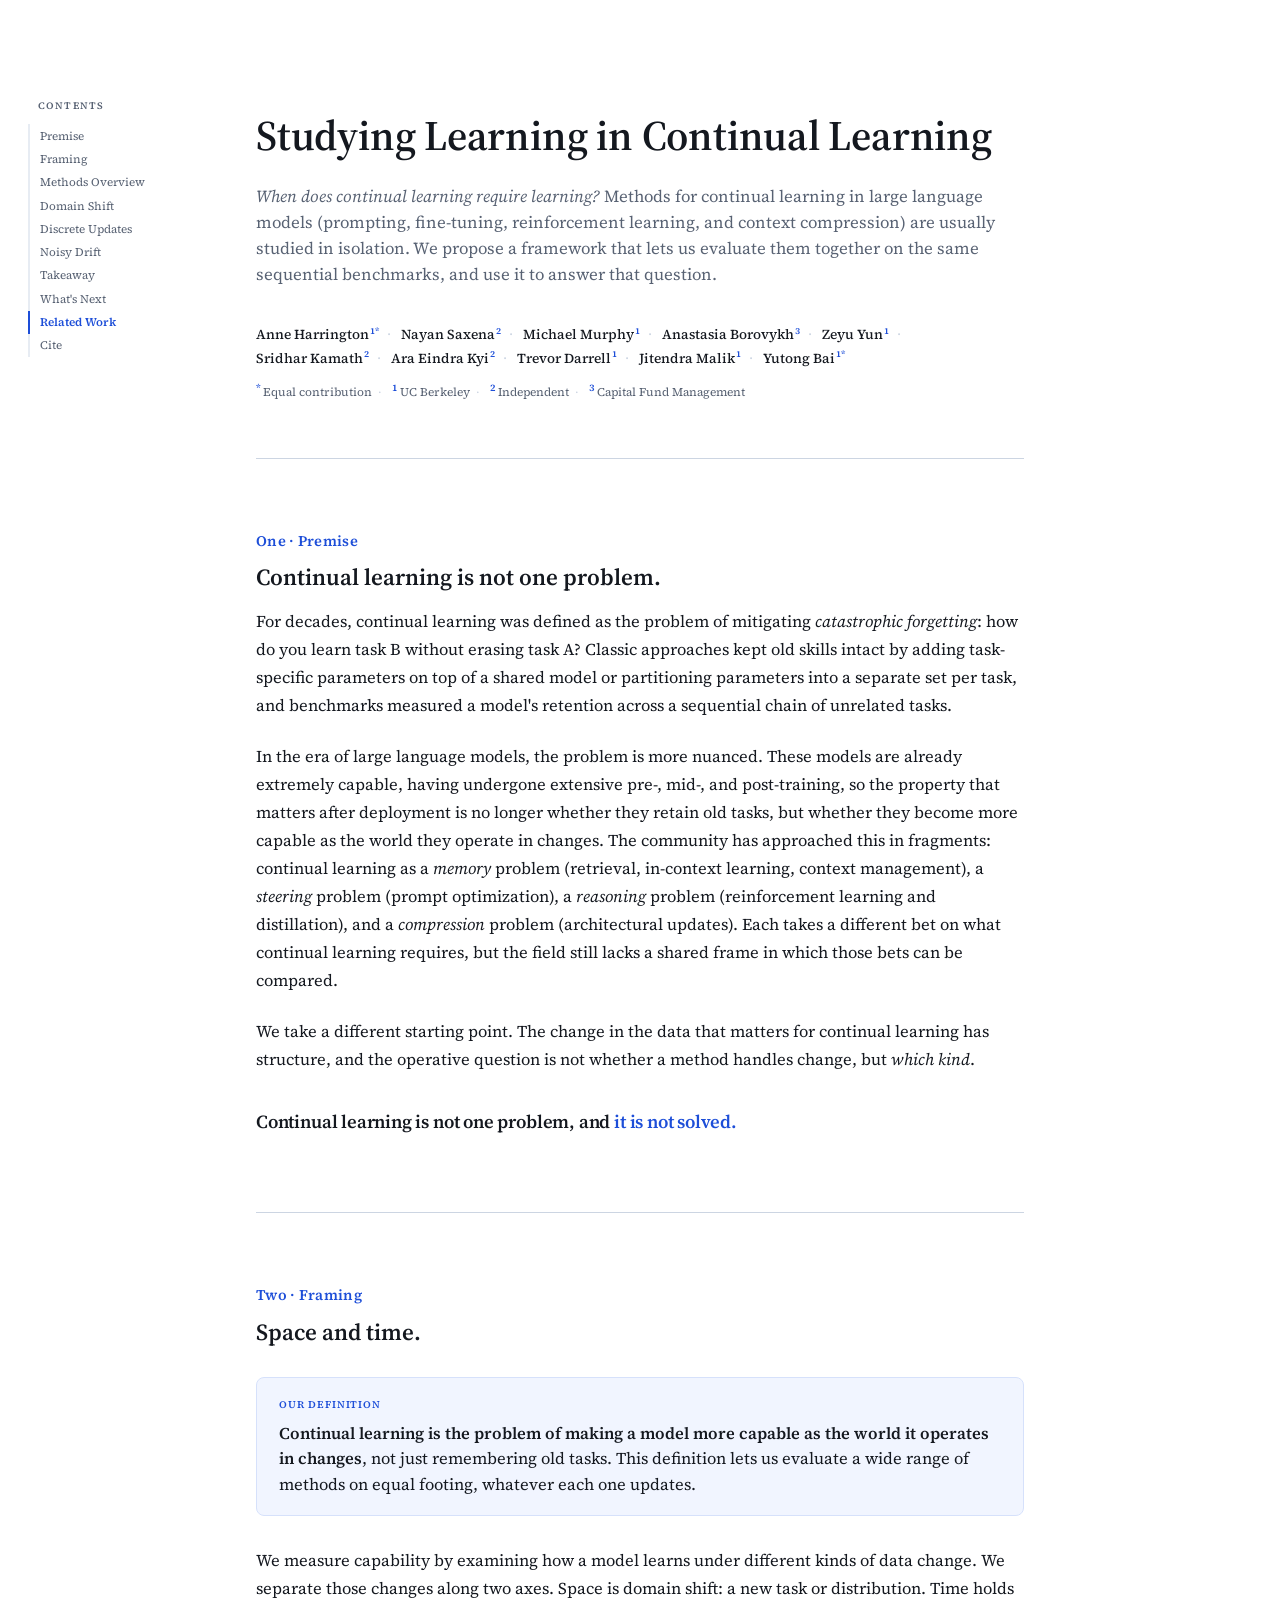
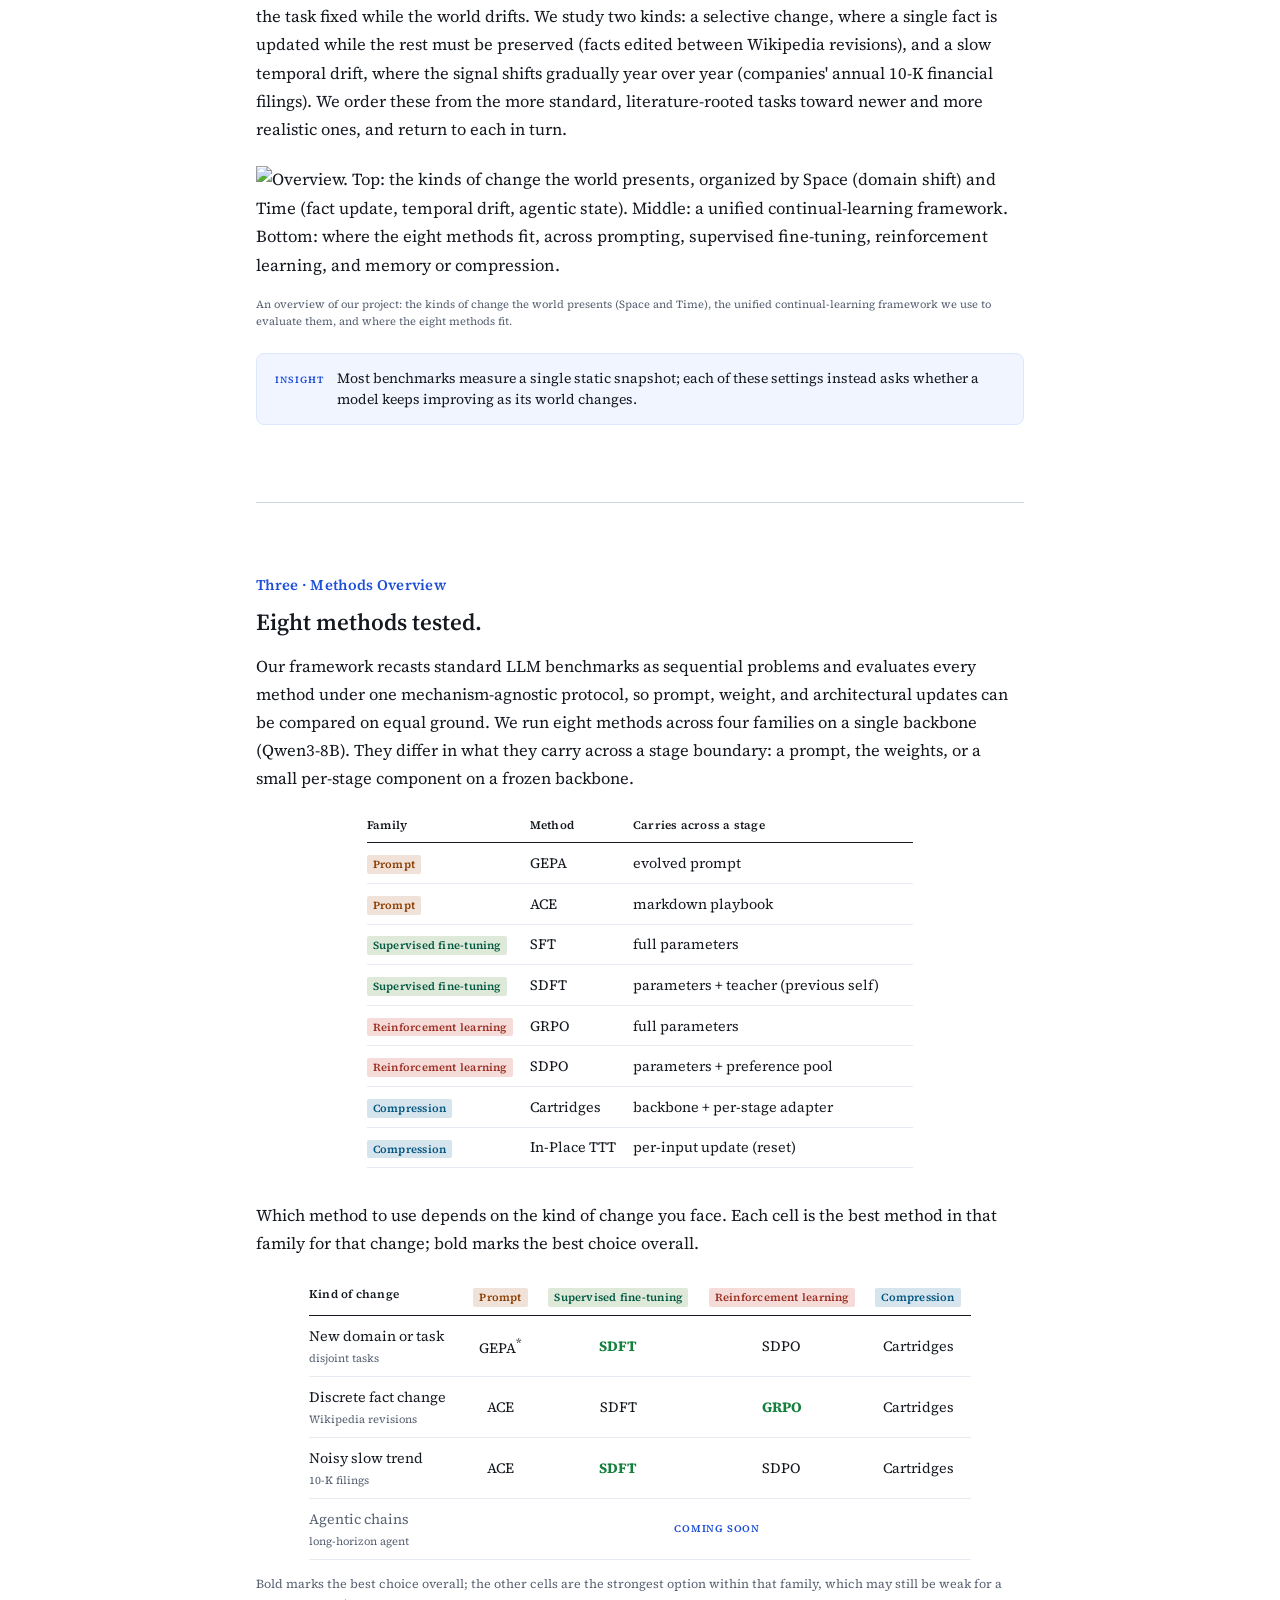
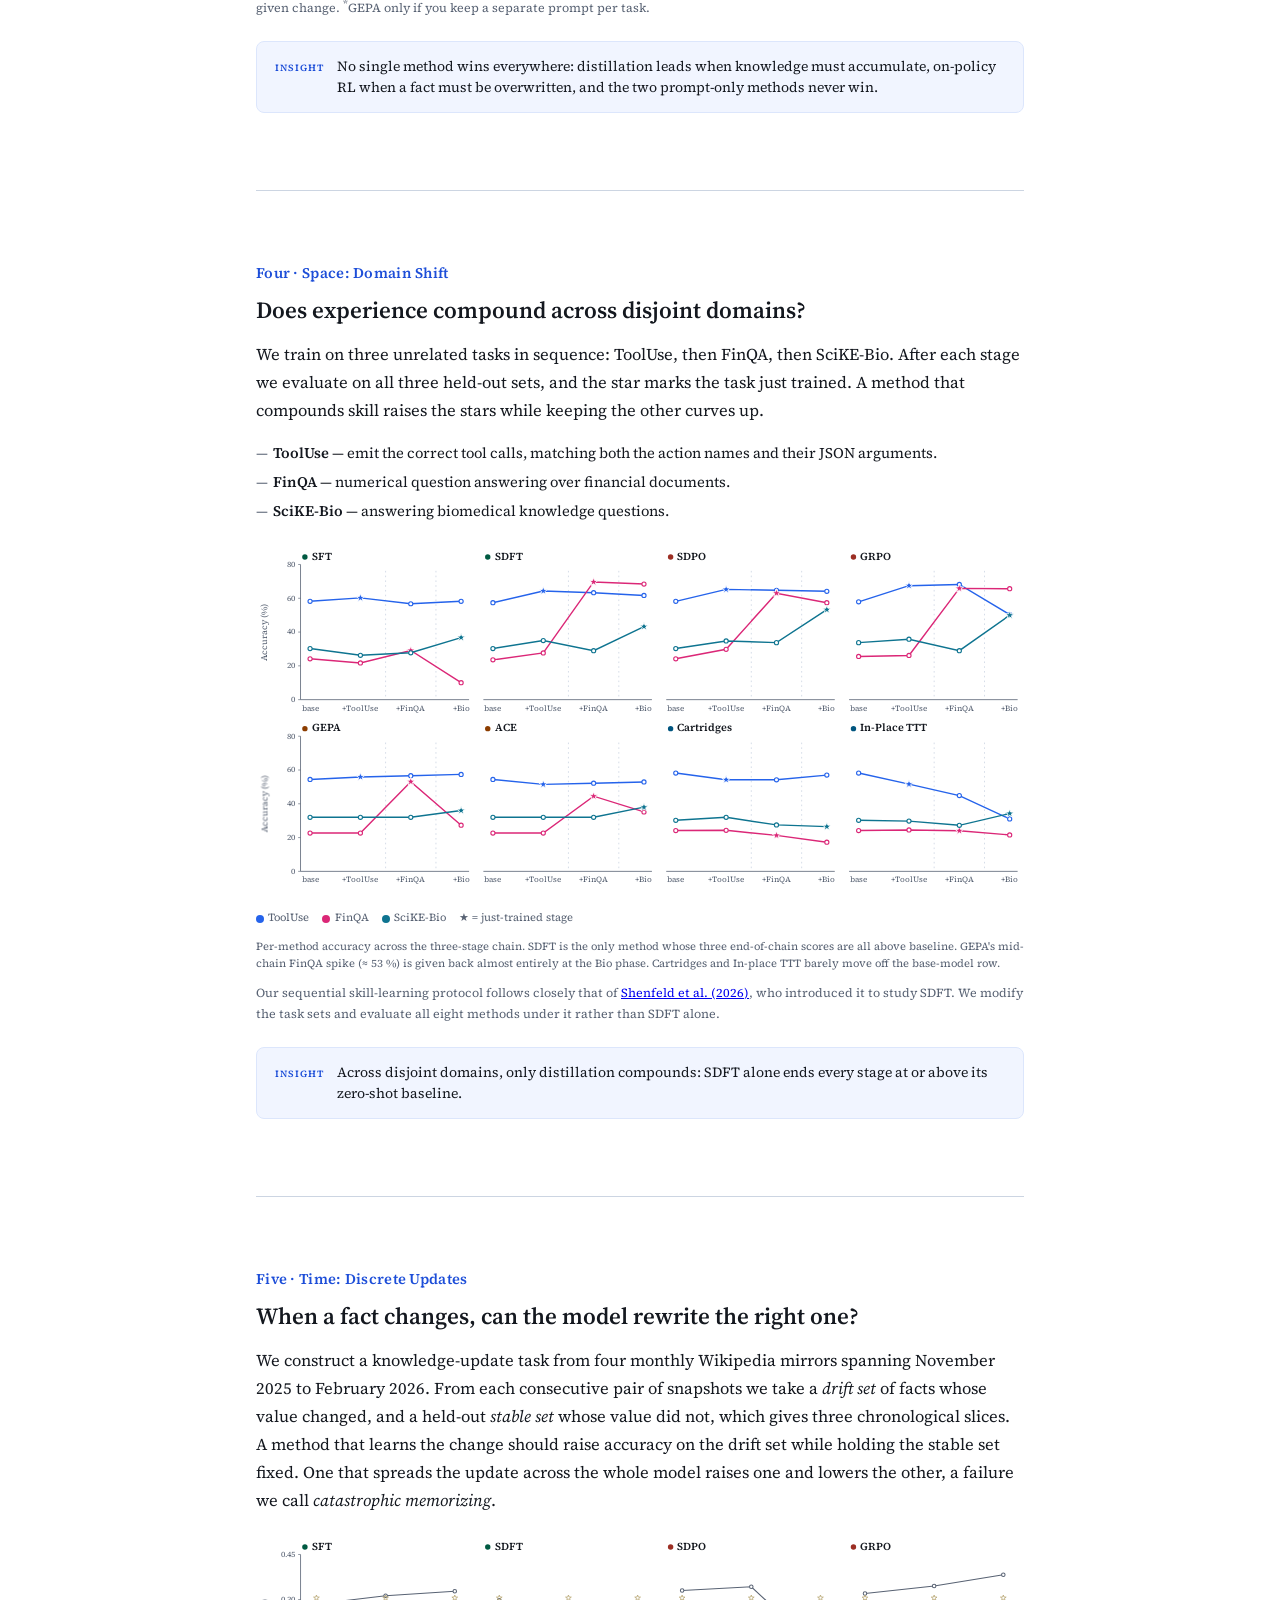
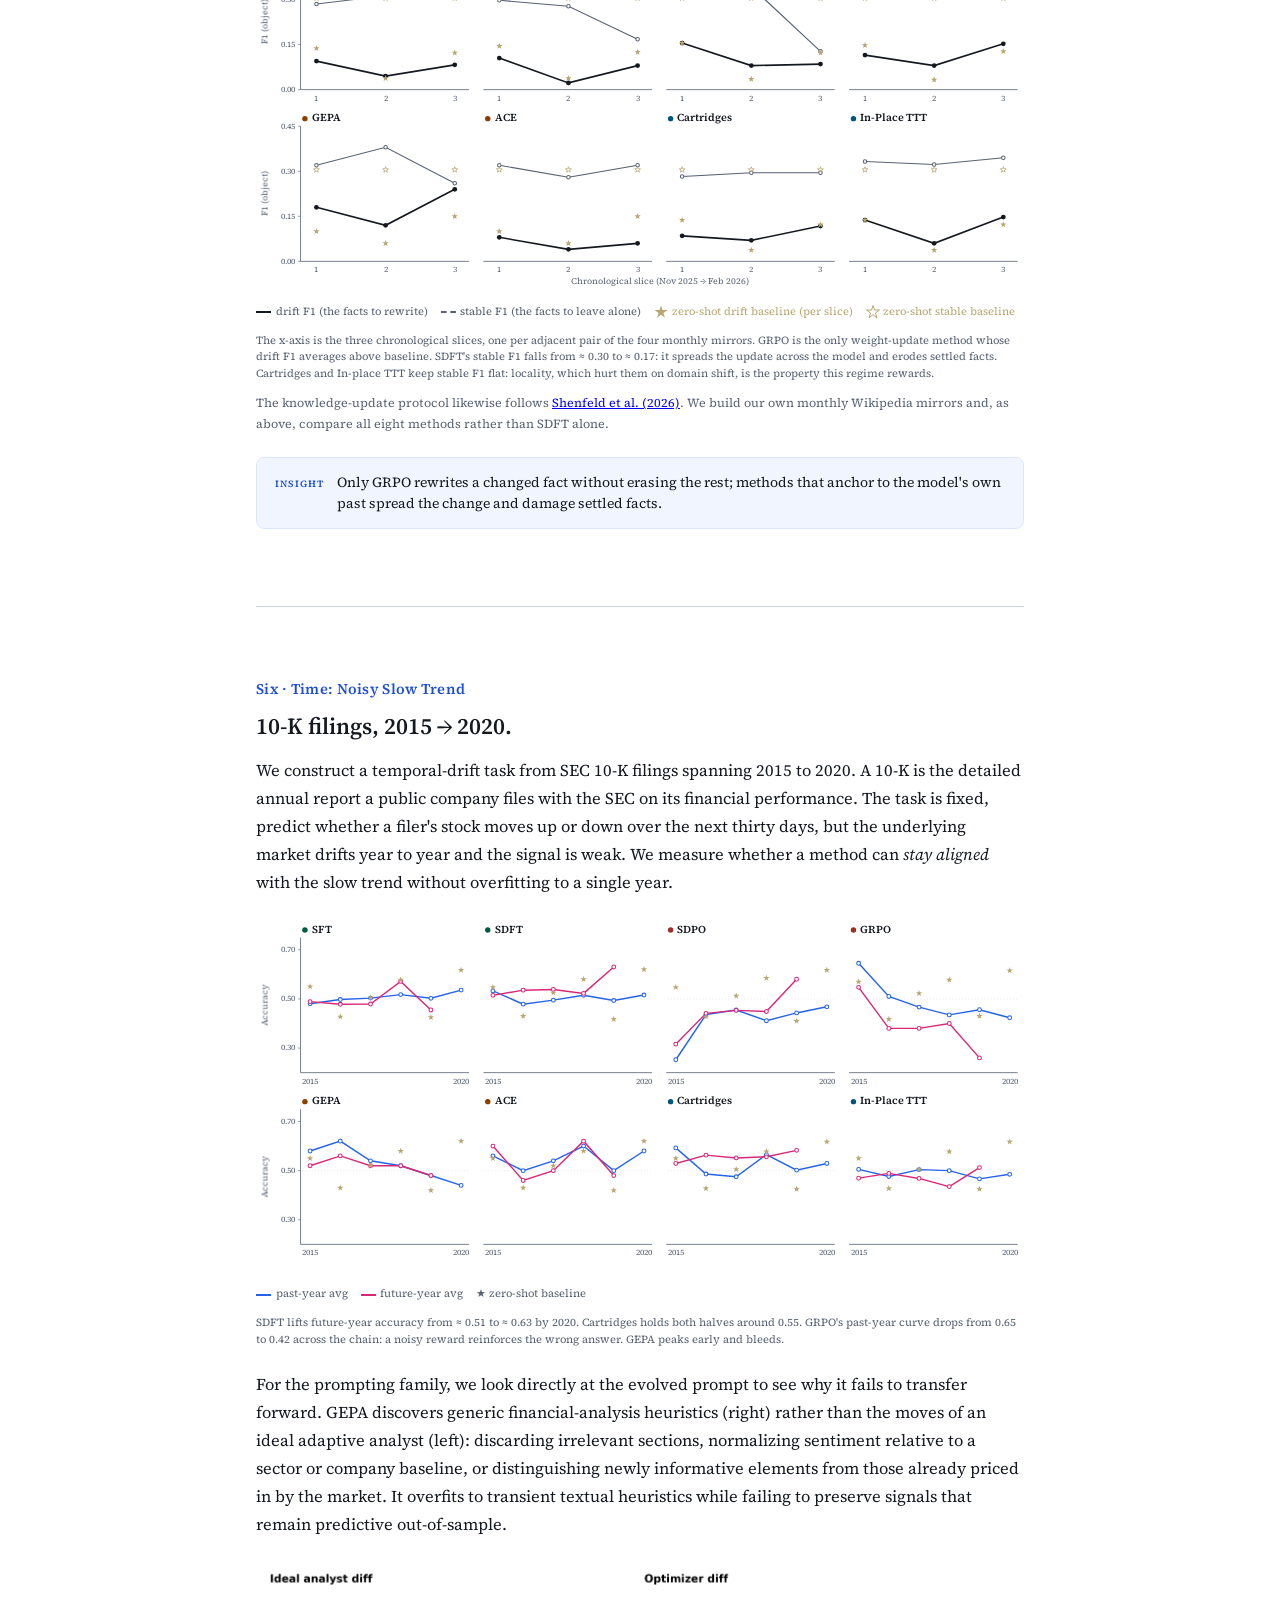
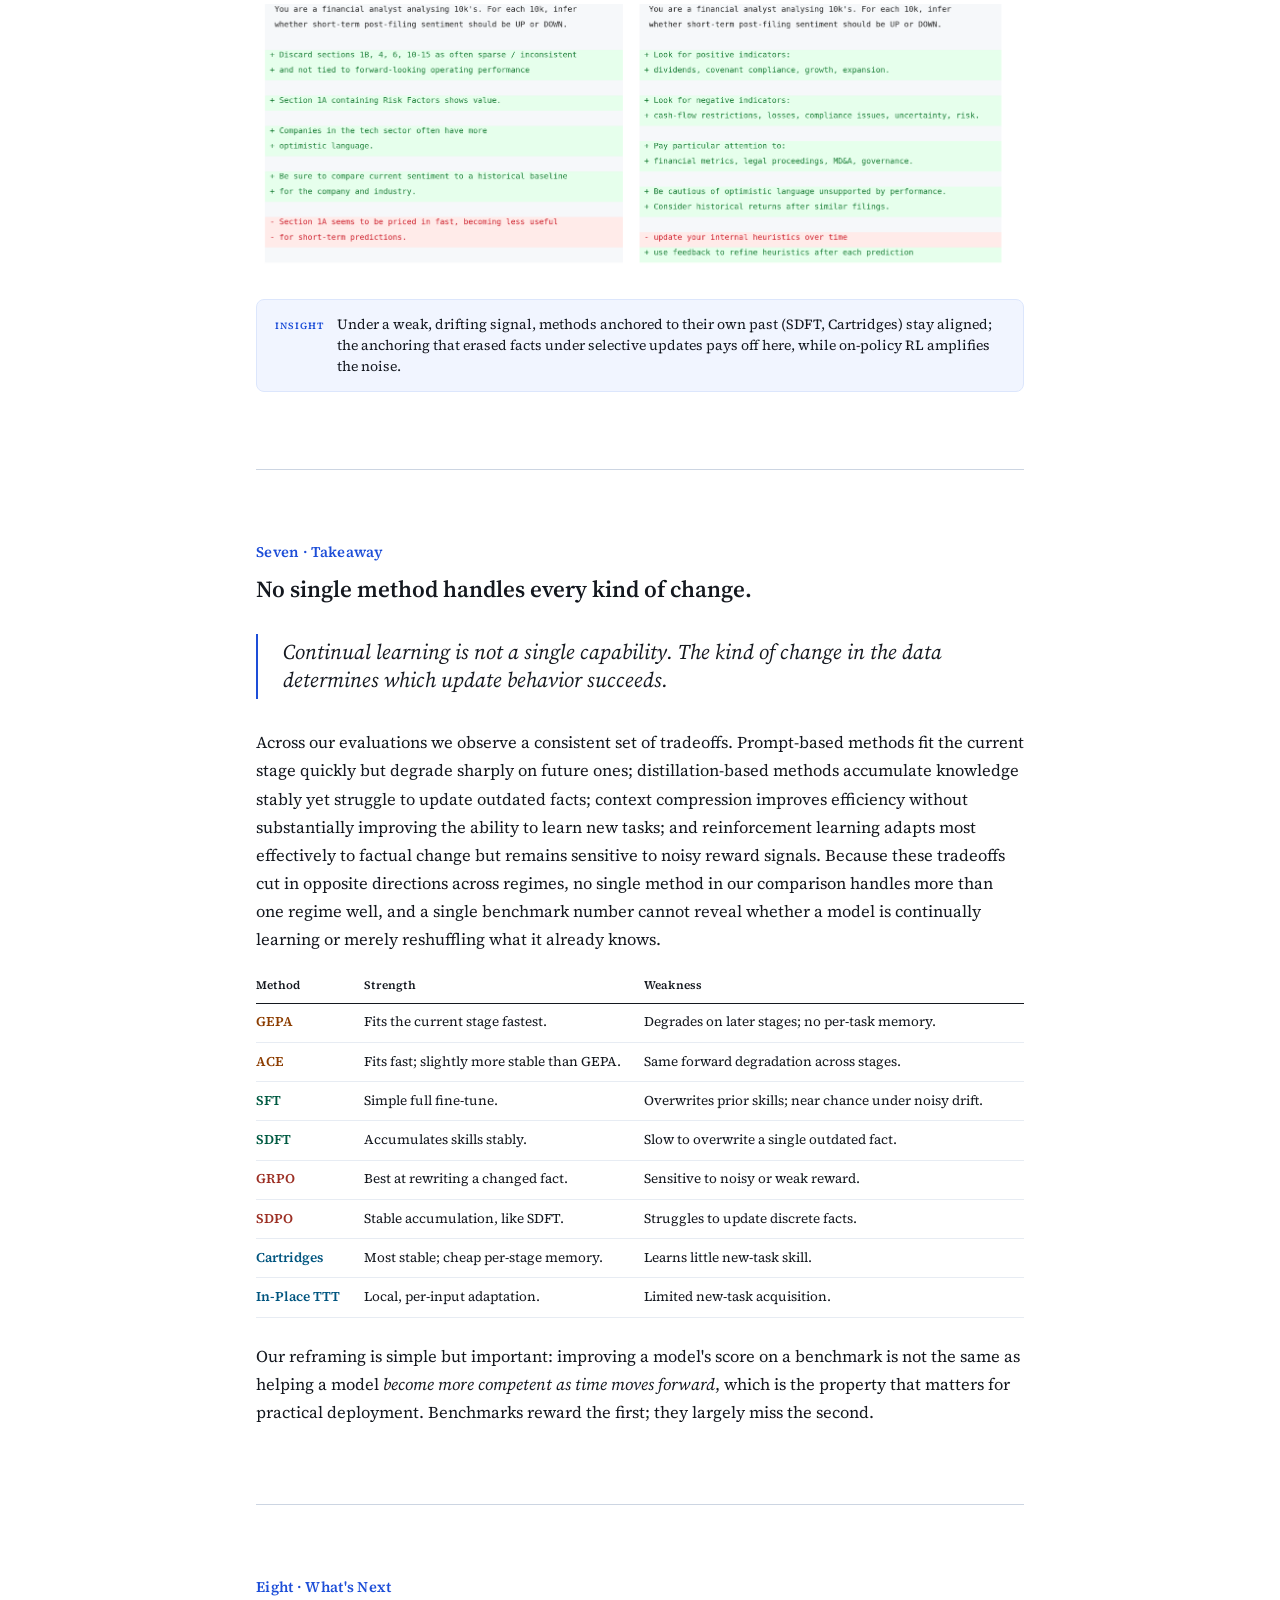
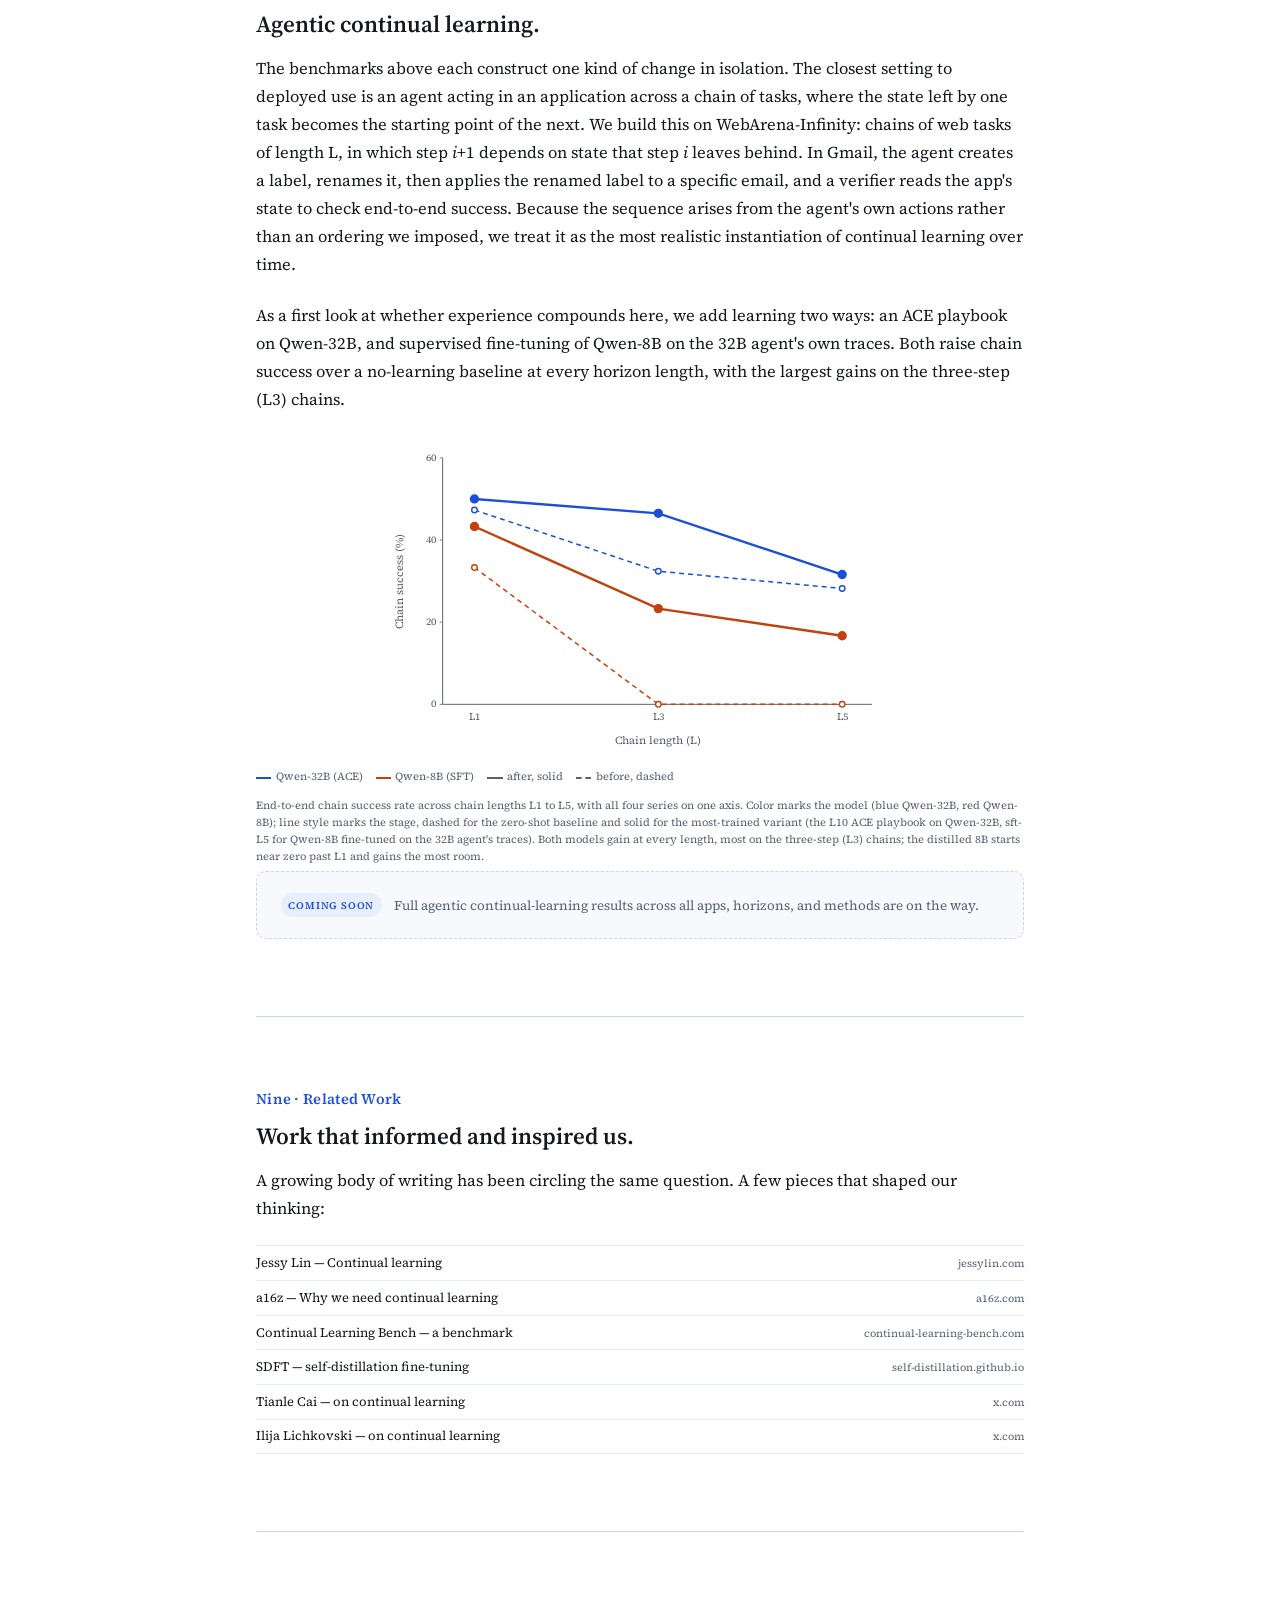
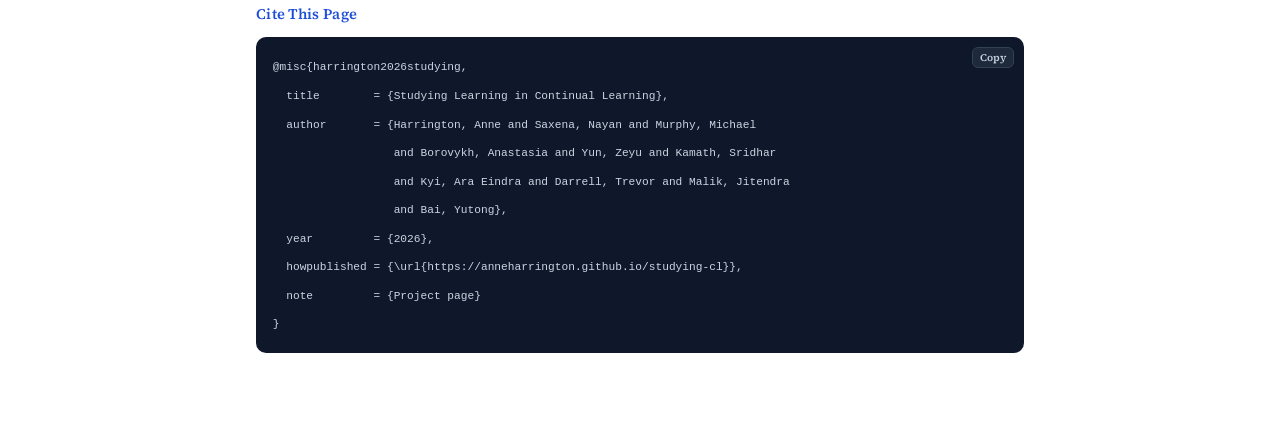
==== commit 8ead5a73: "Add Zeyu Yun to BibTeX citation author list" ====
--- a/competence-through-change/index.html
+++ b/competence-through-change/index.html
@@ -931,8 +931,9 @@
       <pre id="cite-bib"><code>@misc{harrington2026studying,
   title        = {Studying Learning in Continual Learning},
   author       = {Harrington, Anne and Saxena, Nayan and Murphy, Michael
-                  and Borovykh, Anastasia and Kamath, Sridhar and Kyi, Ara Eindra
-                  and Darrell, Trevor and Malik, Jitendra and Bai, Yutong},
+                  and Borovykh, Anastasia and Yun, Zeyu and Kamath, Sridhar
+                  and Kyi, Ara Eindra and Darrell, Trevor and Malik, Jitendra
+                  and Bai, Yutong},
   year         = {2026},
   howpublished = {\url{https://anneharrington.github.io/studying-cl}},
   note         = {Project page}
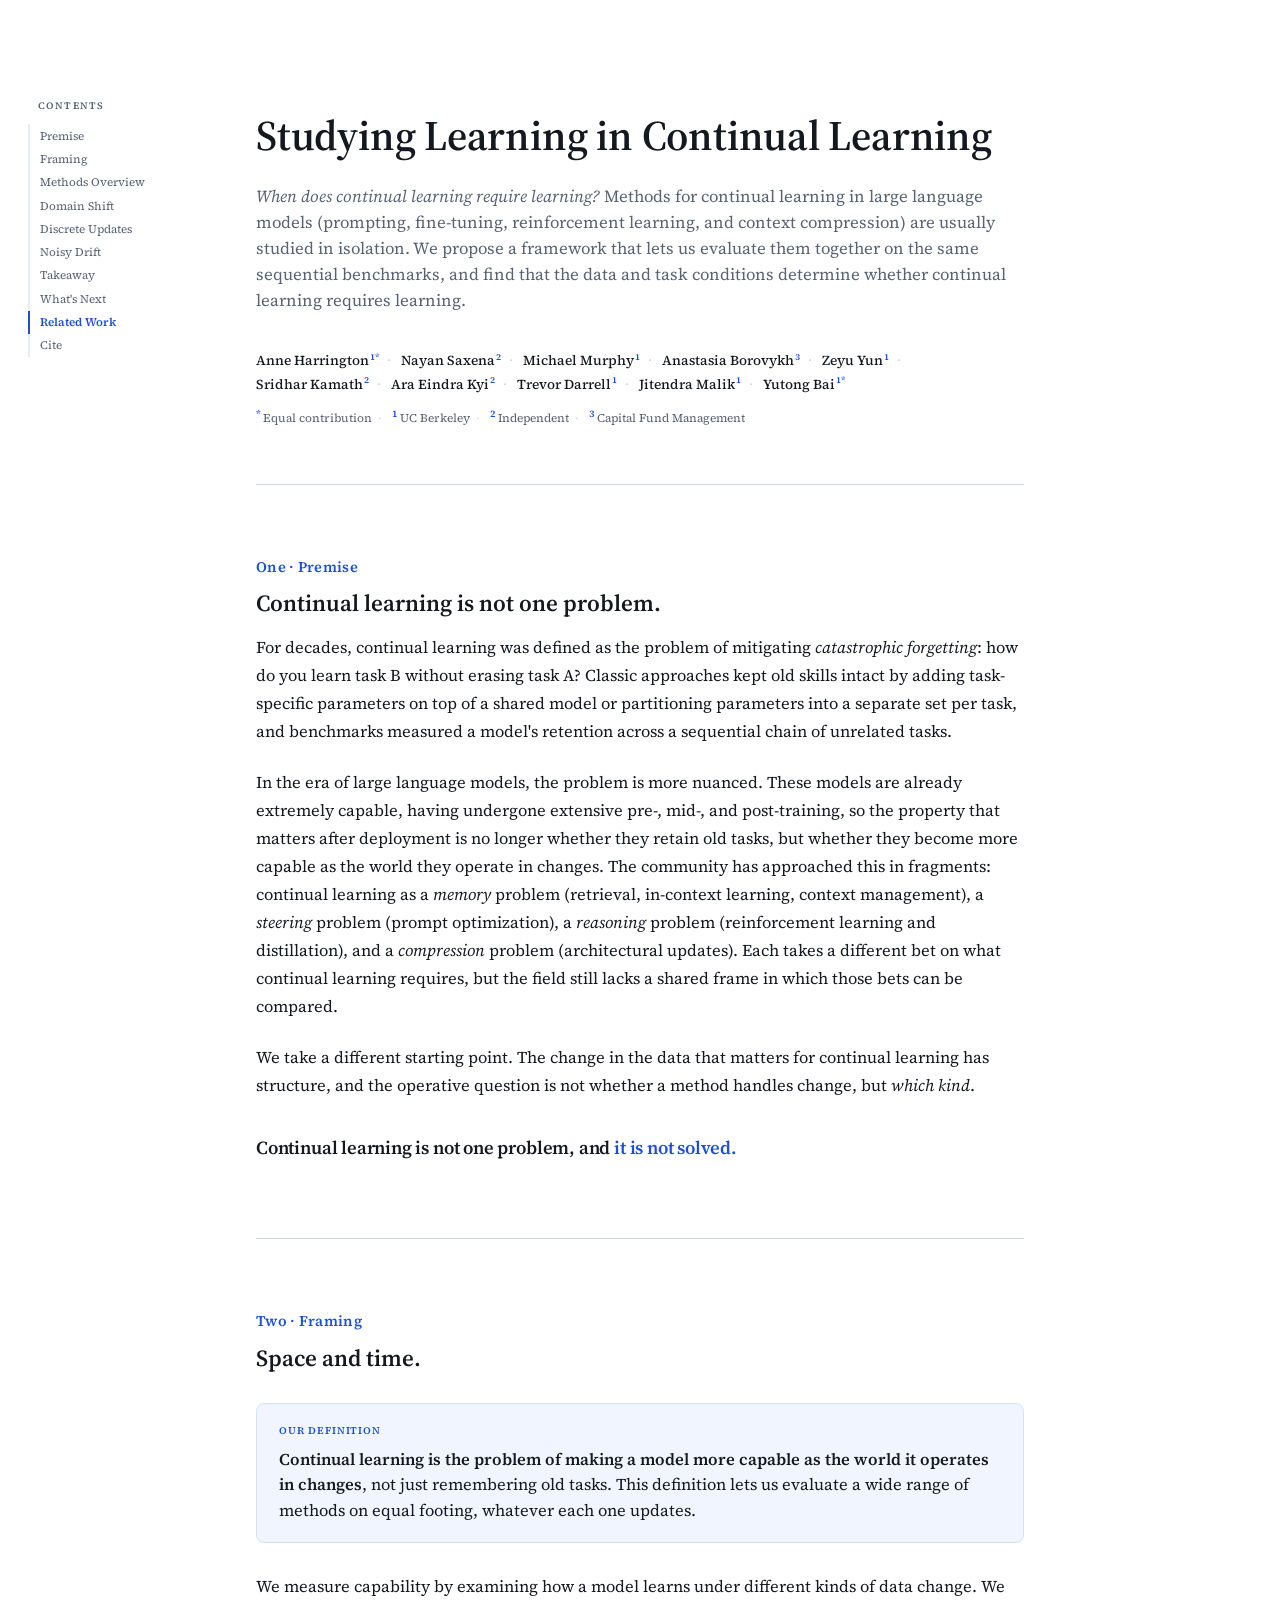
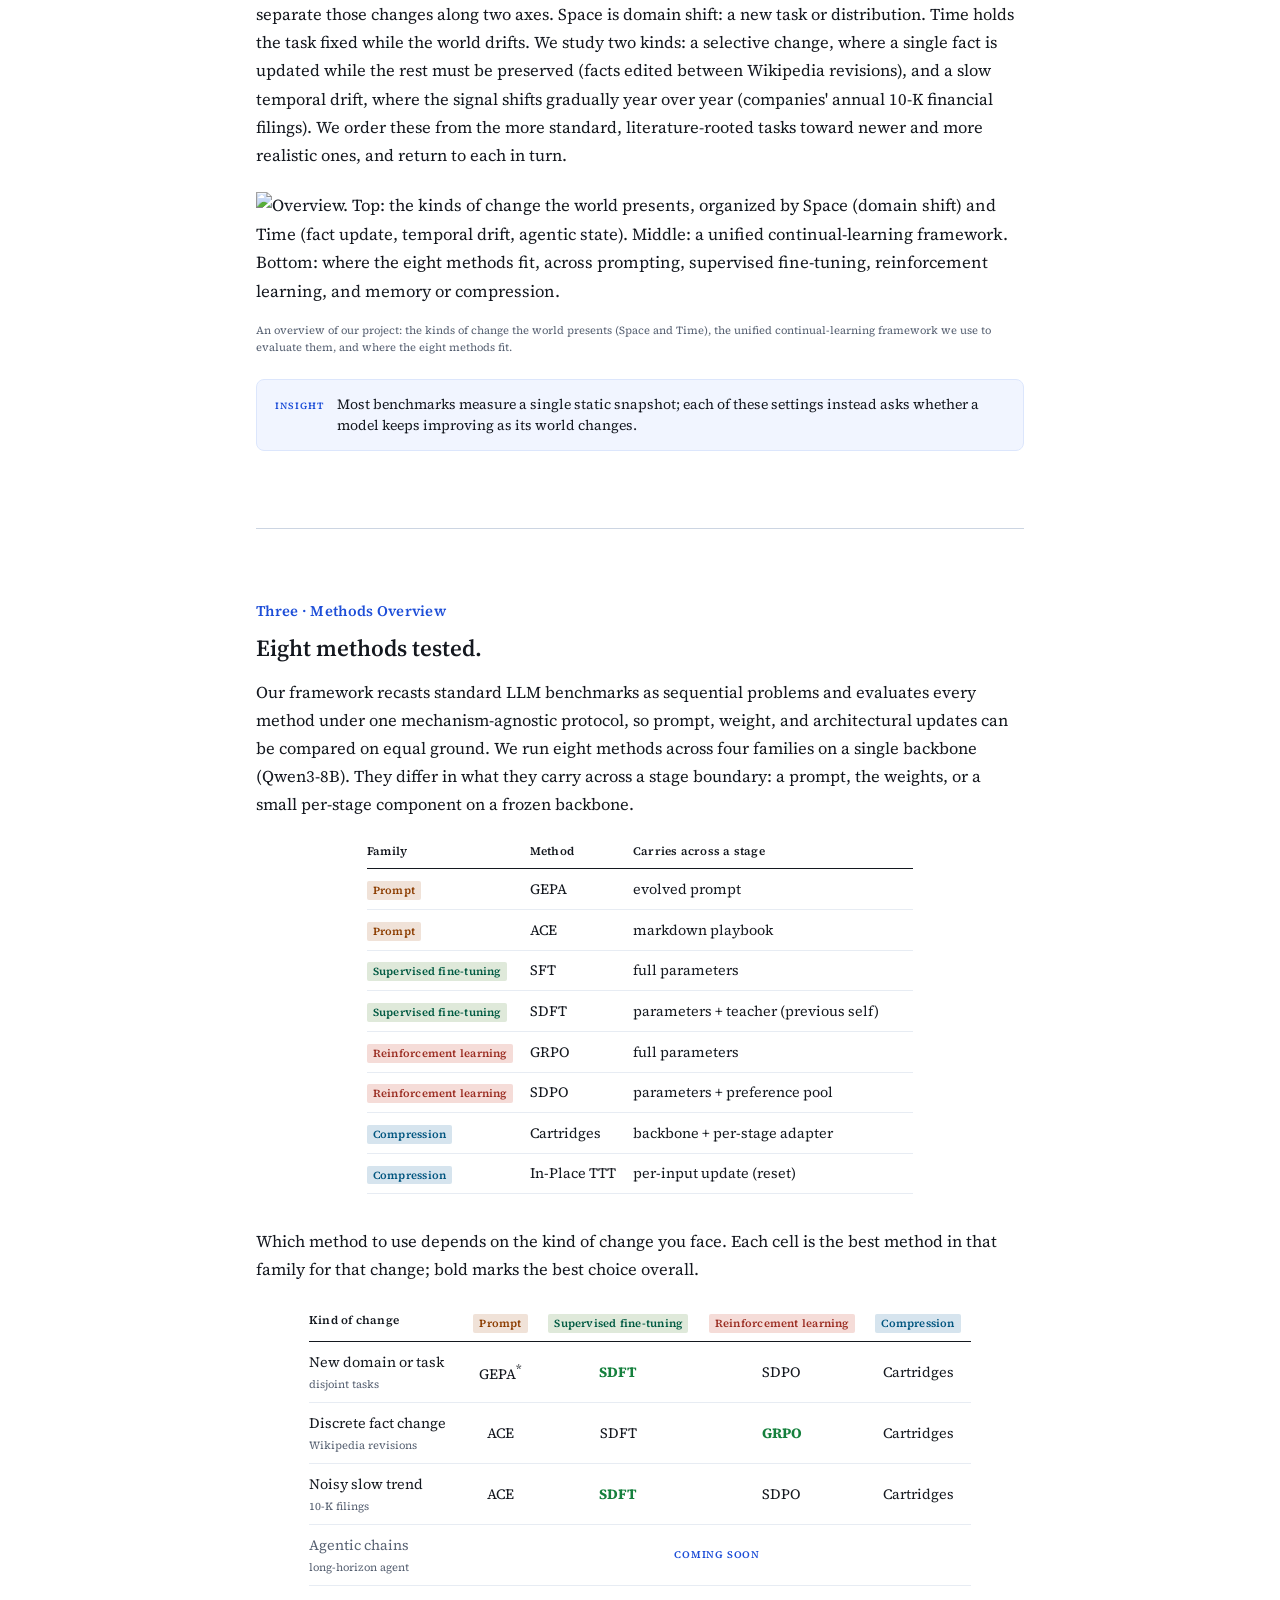
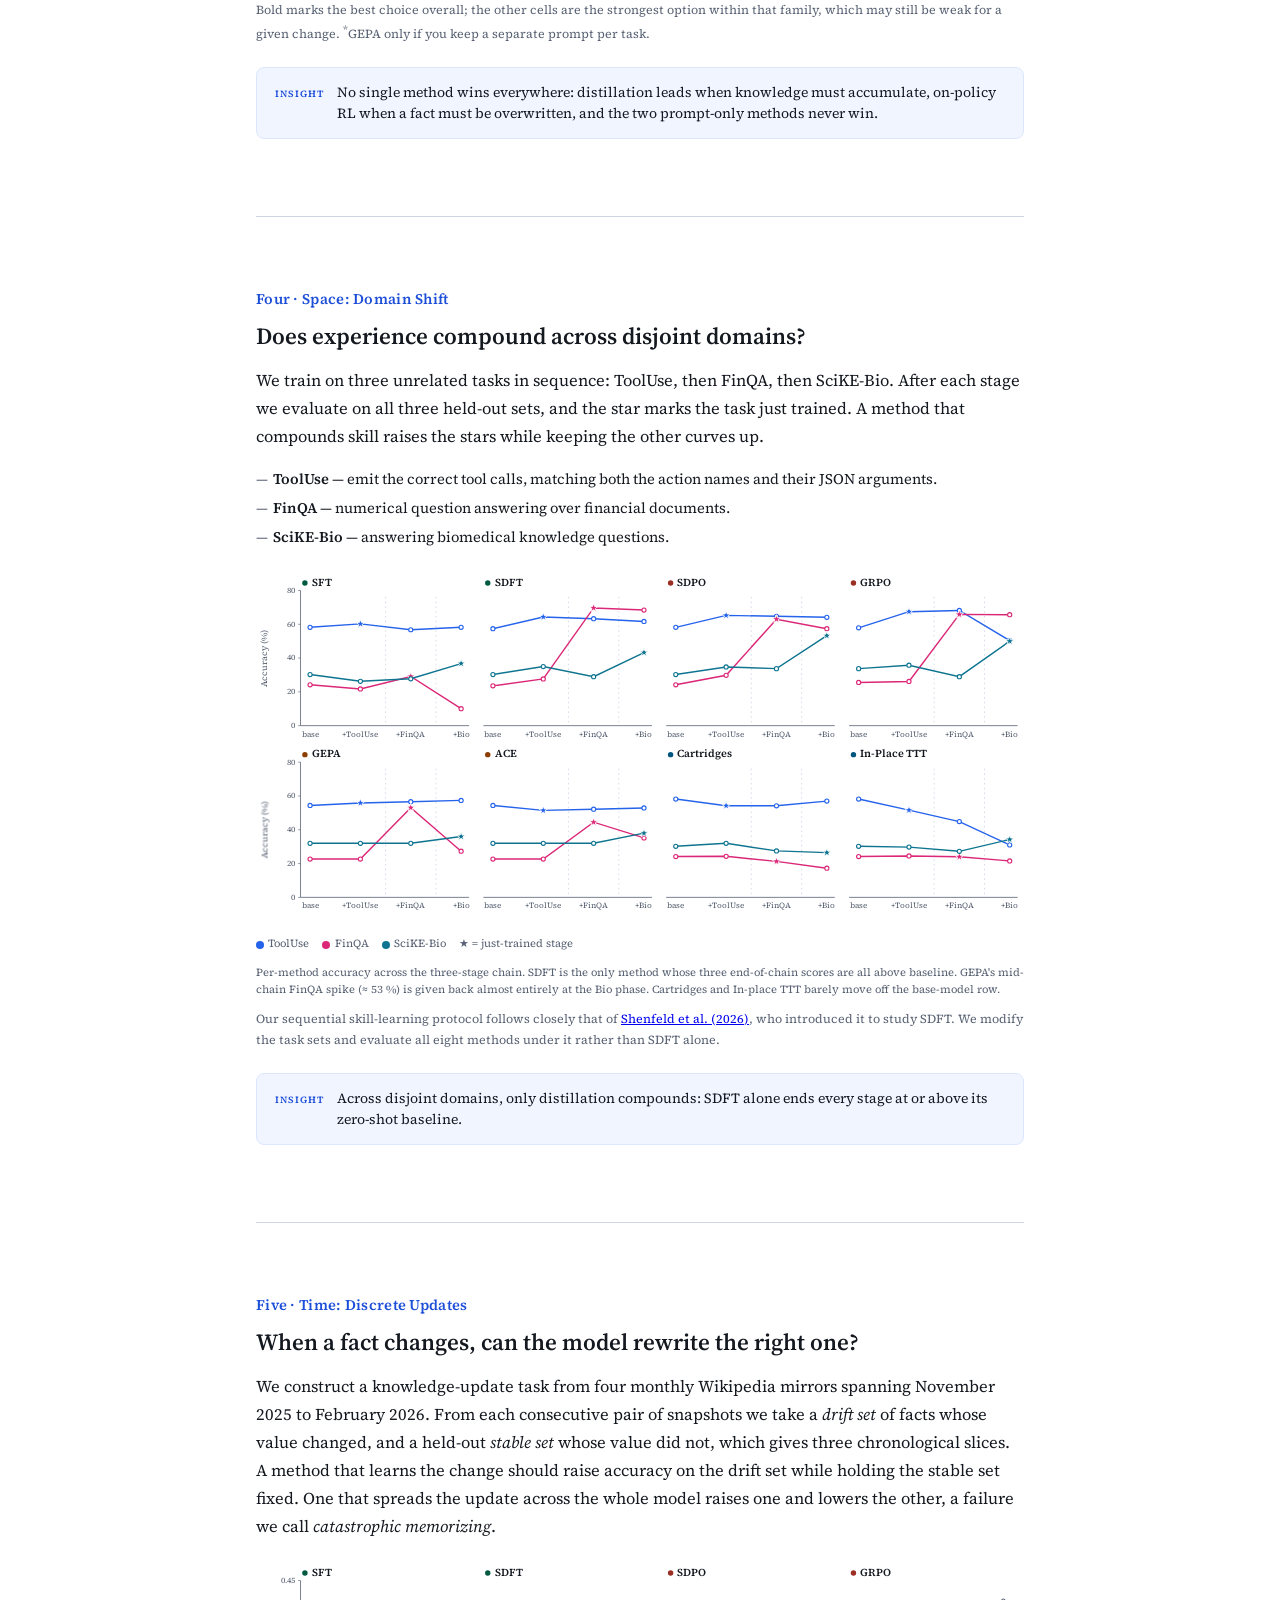
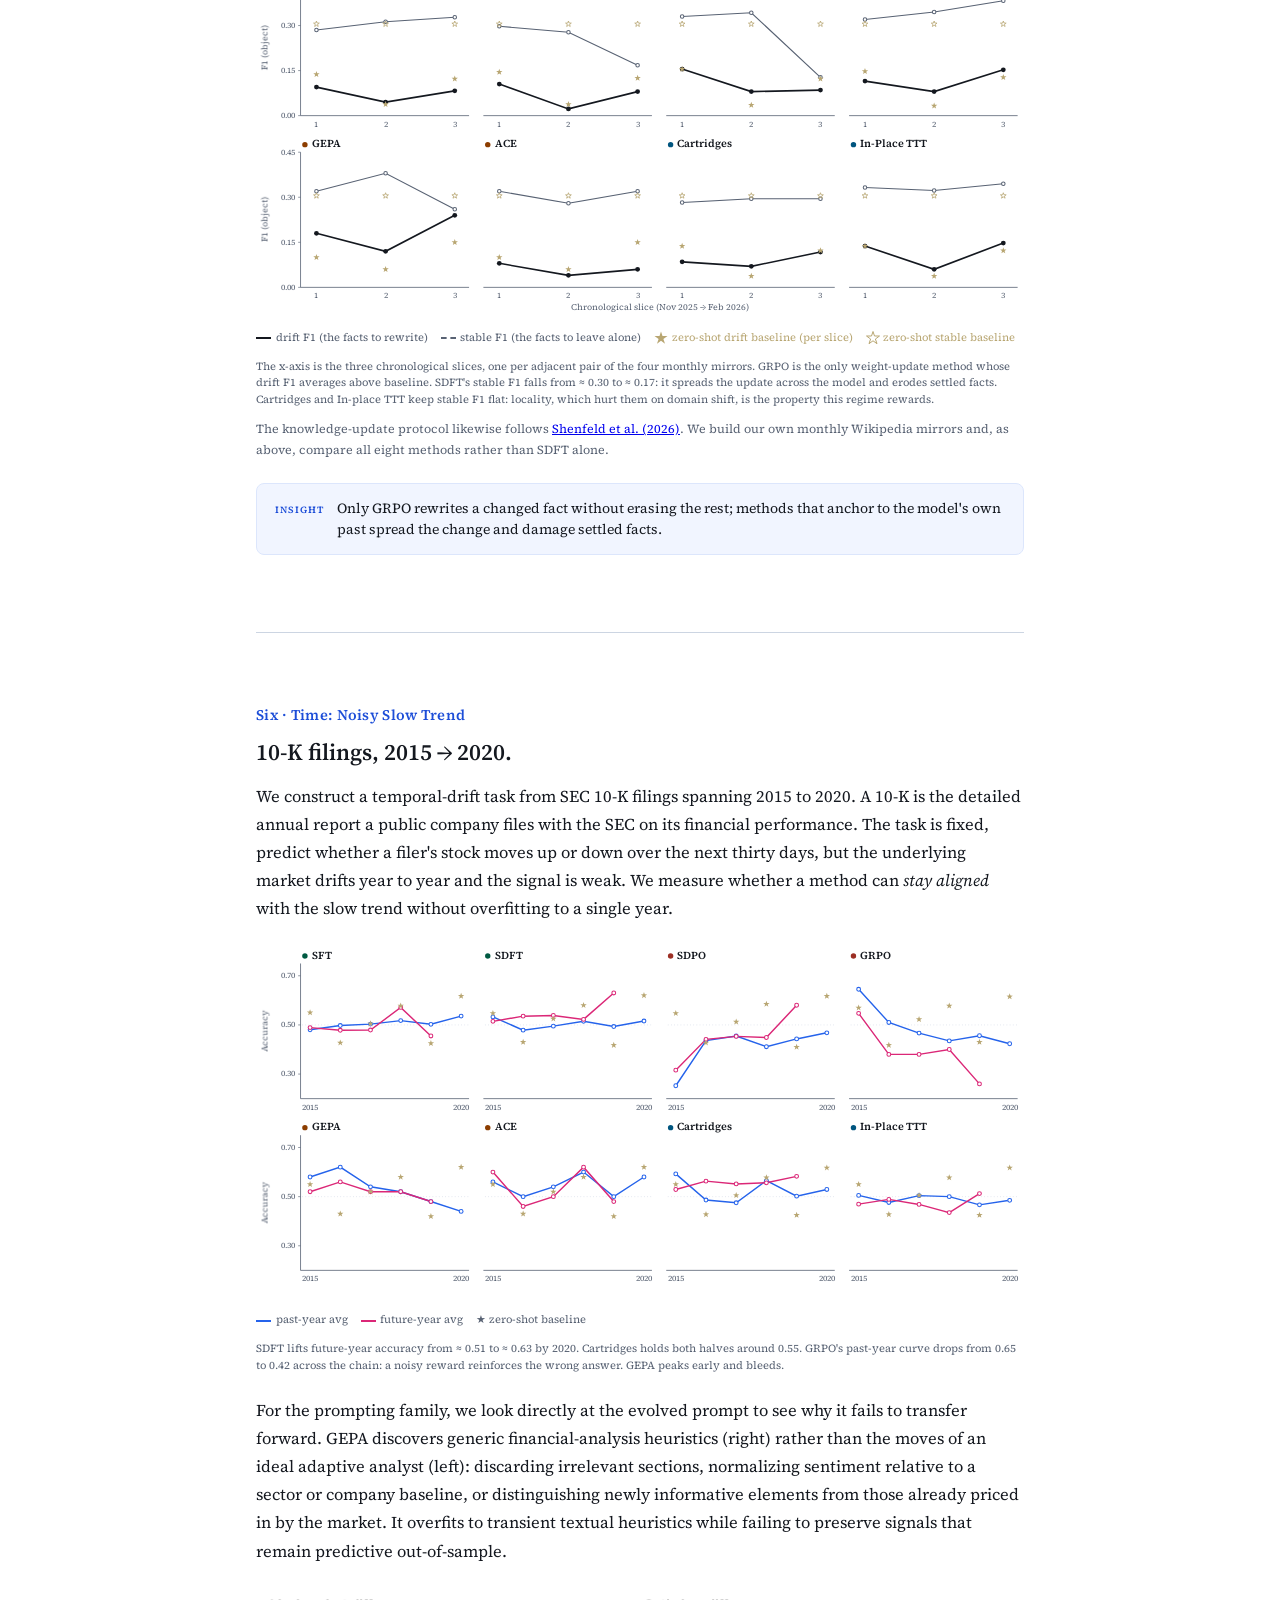
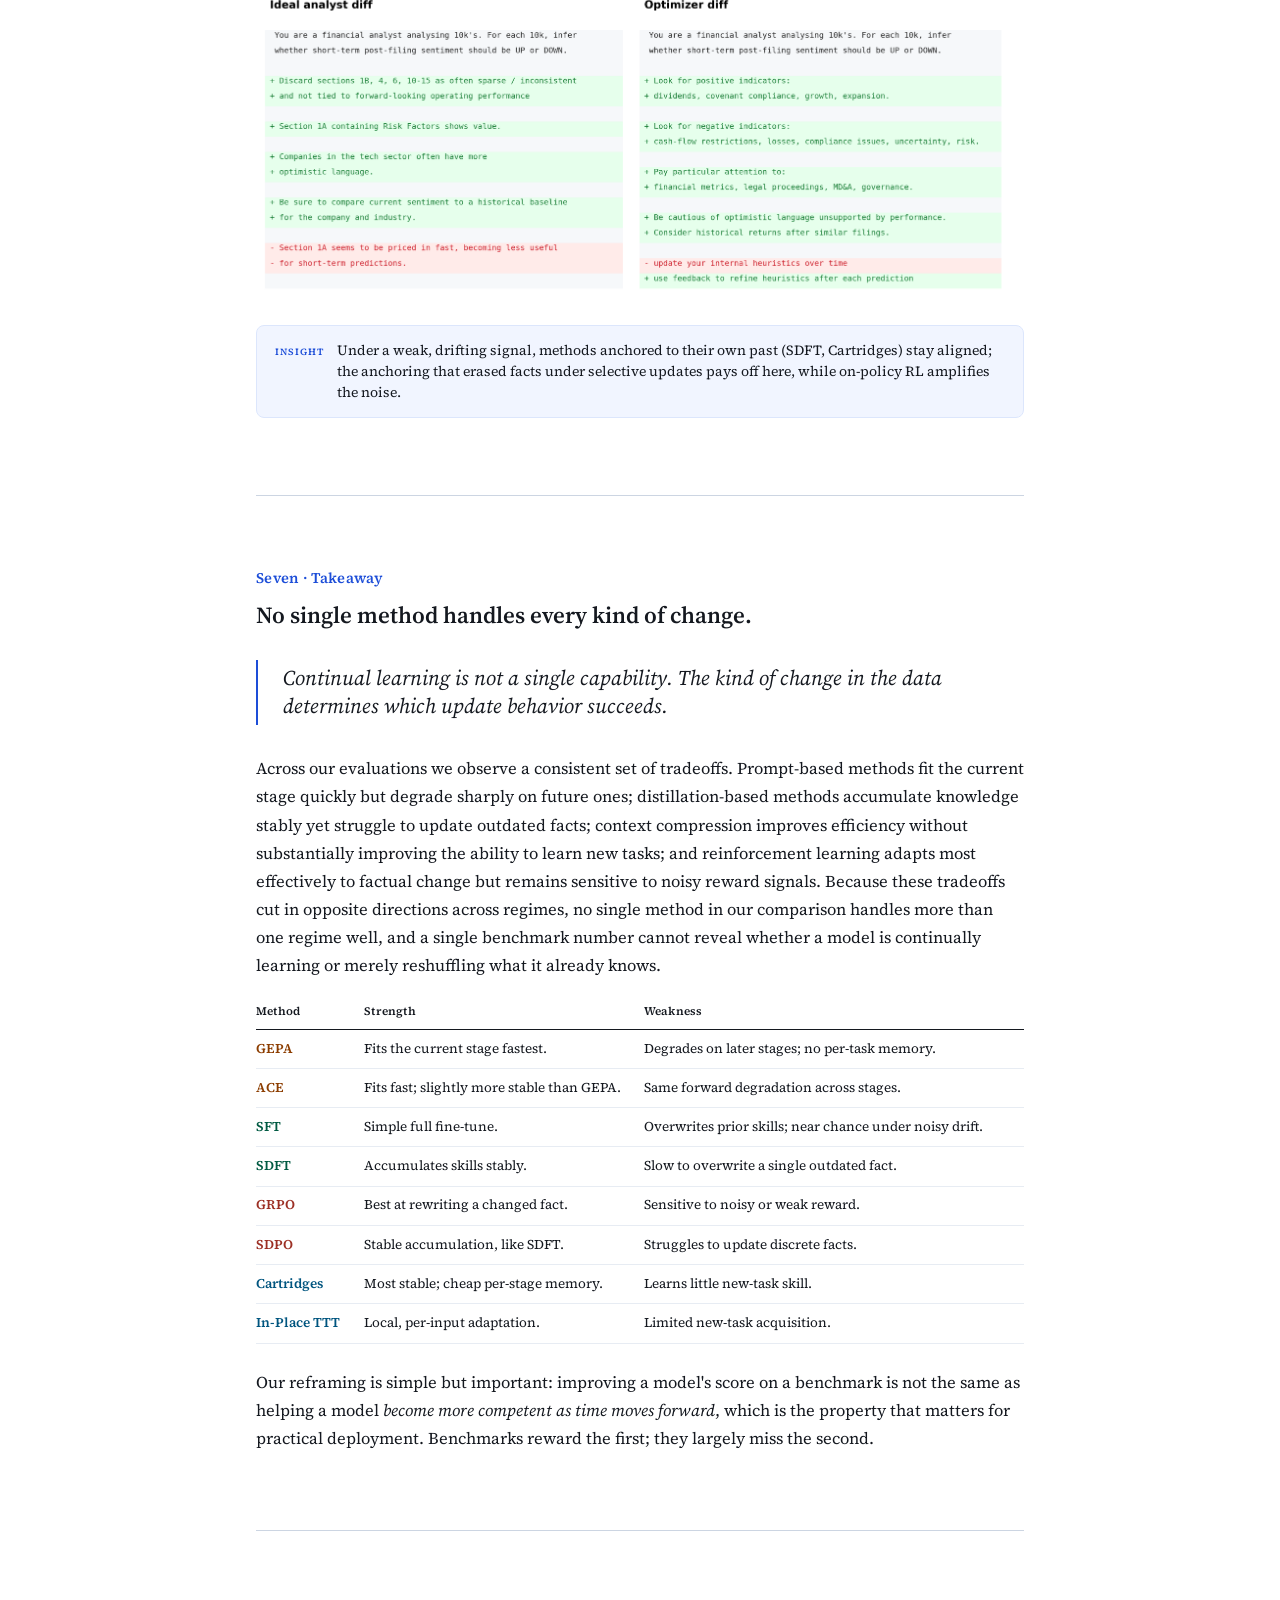
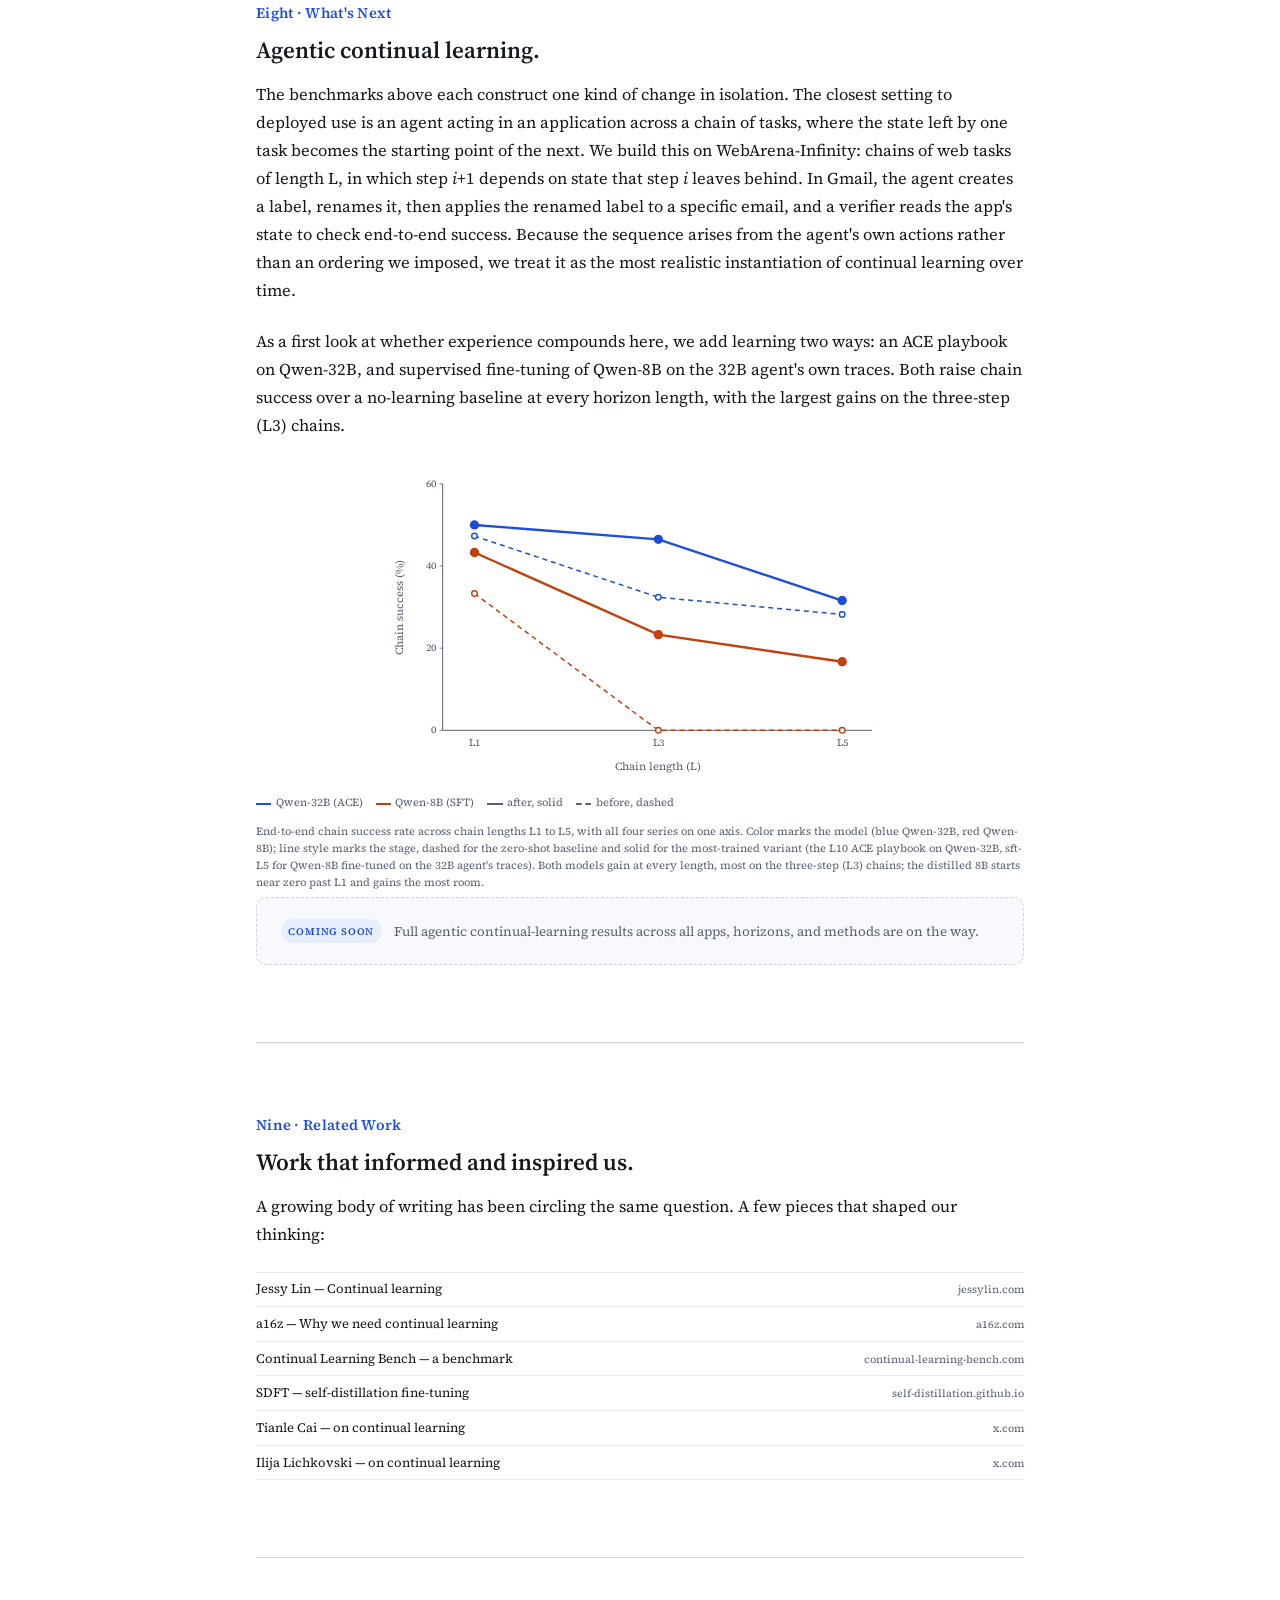
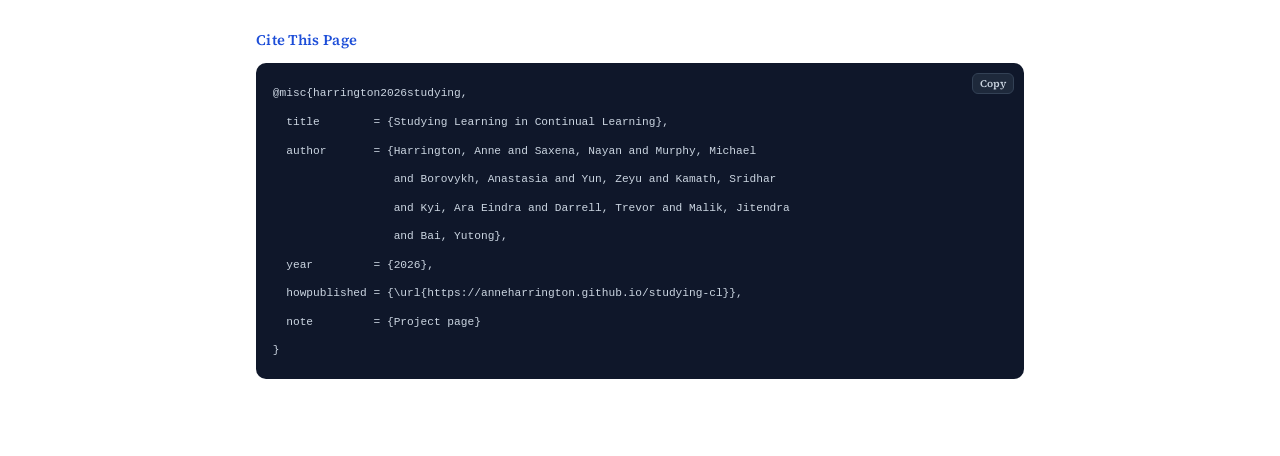
==== commit ea28b473: "Standfirst: close with thesis (data and task conditions determine whether continual learning require" ====
--- a/competence-through-change/index.html
+++ b/competence-through-change/index.html
@@ -448,7 +448,7 @@
   <!-- ============== MASTHEAD ============== -->
   <header class="masthead">
     <h1>Studying Learning in&nbsp;Continual&nbsp;Learning</h1>
-    <p class="standfirst"><em>When does continual learning require learning?</em> Methods for continual learning in large language models (prompting, fine-tuning, reinforcement learning, and context compression) are usually studied in isolation. We propose a framework that lets us evaluate them together on the same sequential benchmarks, and use it to answer that question.</p>
+    <p class="standfirst"><em>When does continual learning require learning?</em> Methods for continual learning in large language models (prompting, fine-tuning, reinforcement learning, and context compression) are usually studied in isolation. We propose a framework that lets us evaluate them together on the same sequential benchmarks, and find that the data and task conditions determine whether continual learning requires learning.</p>
     <p class="authors">
       <span class="name">Anne Harrington<sup>1*</sup></span><span class="sep">·</span>
       <span class="name">Nayan Saxena<sup>2</sup></span><span class="sep">·</span>
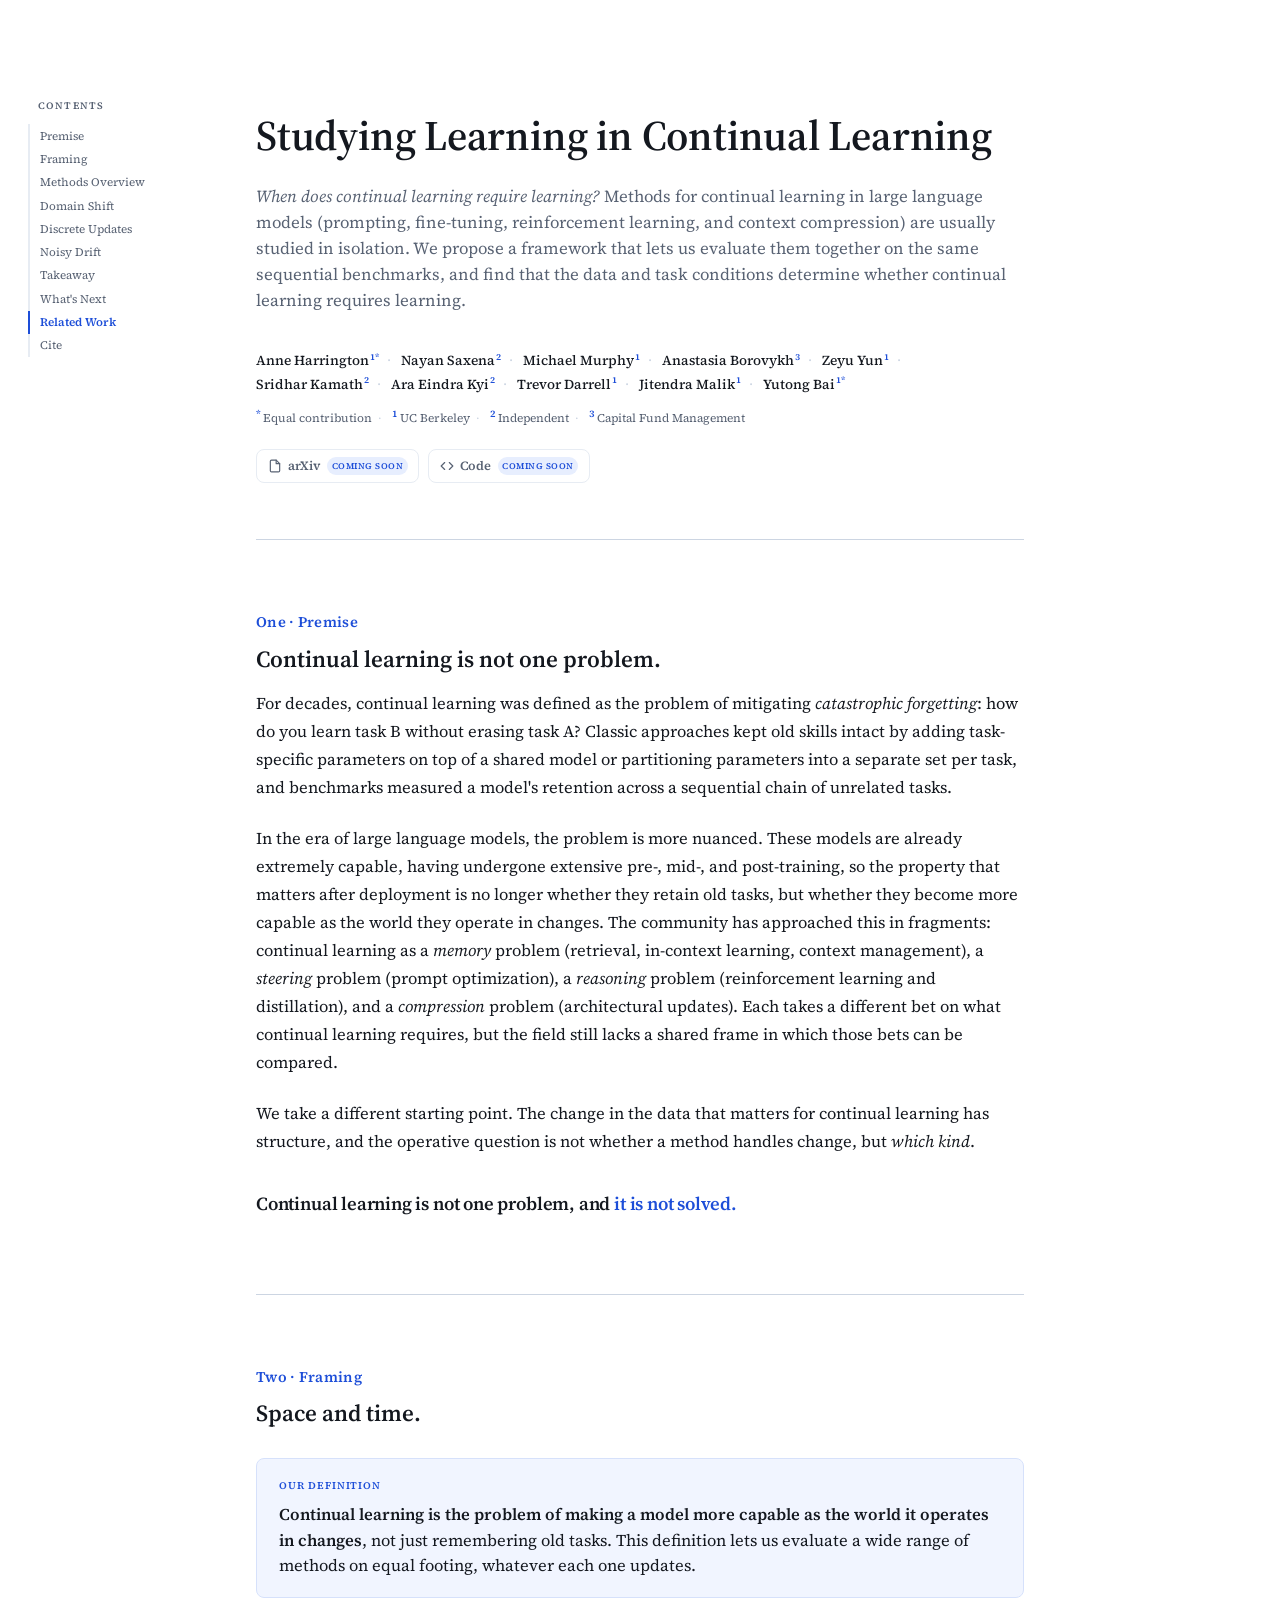
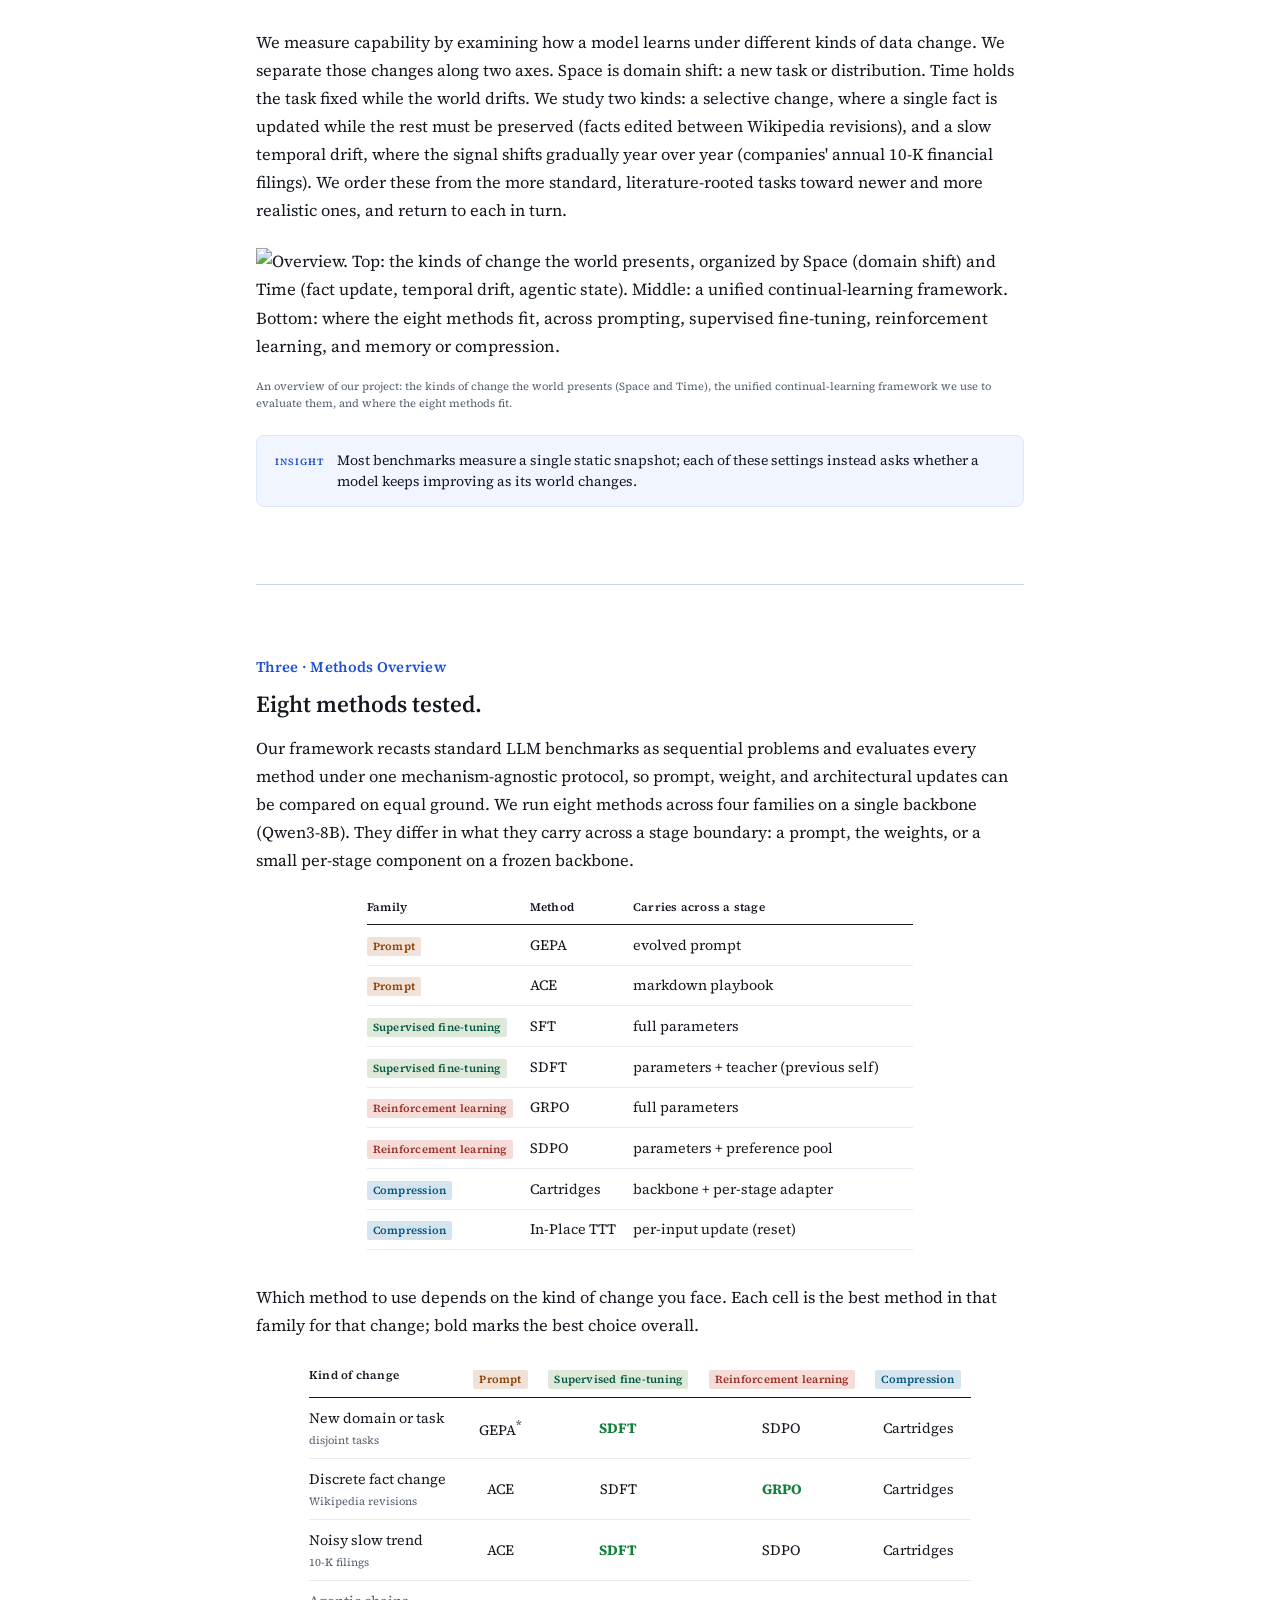
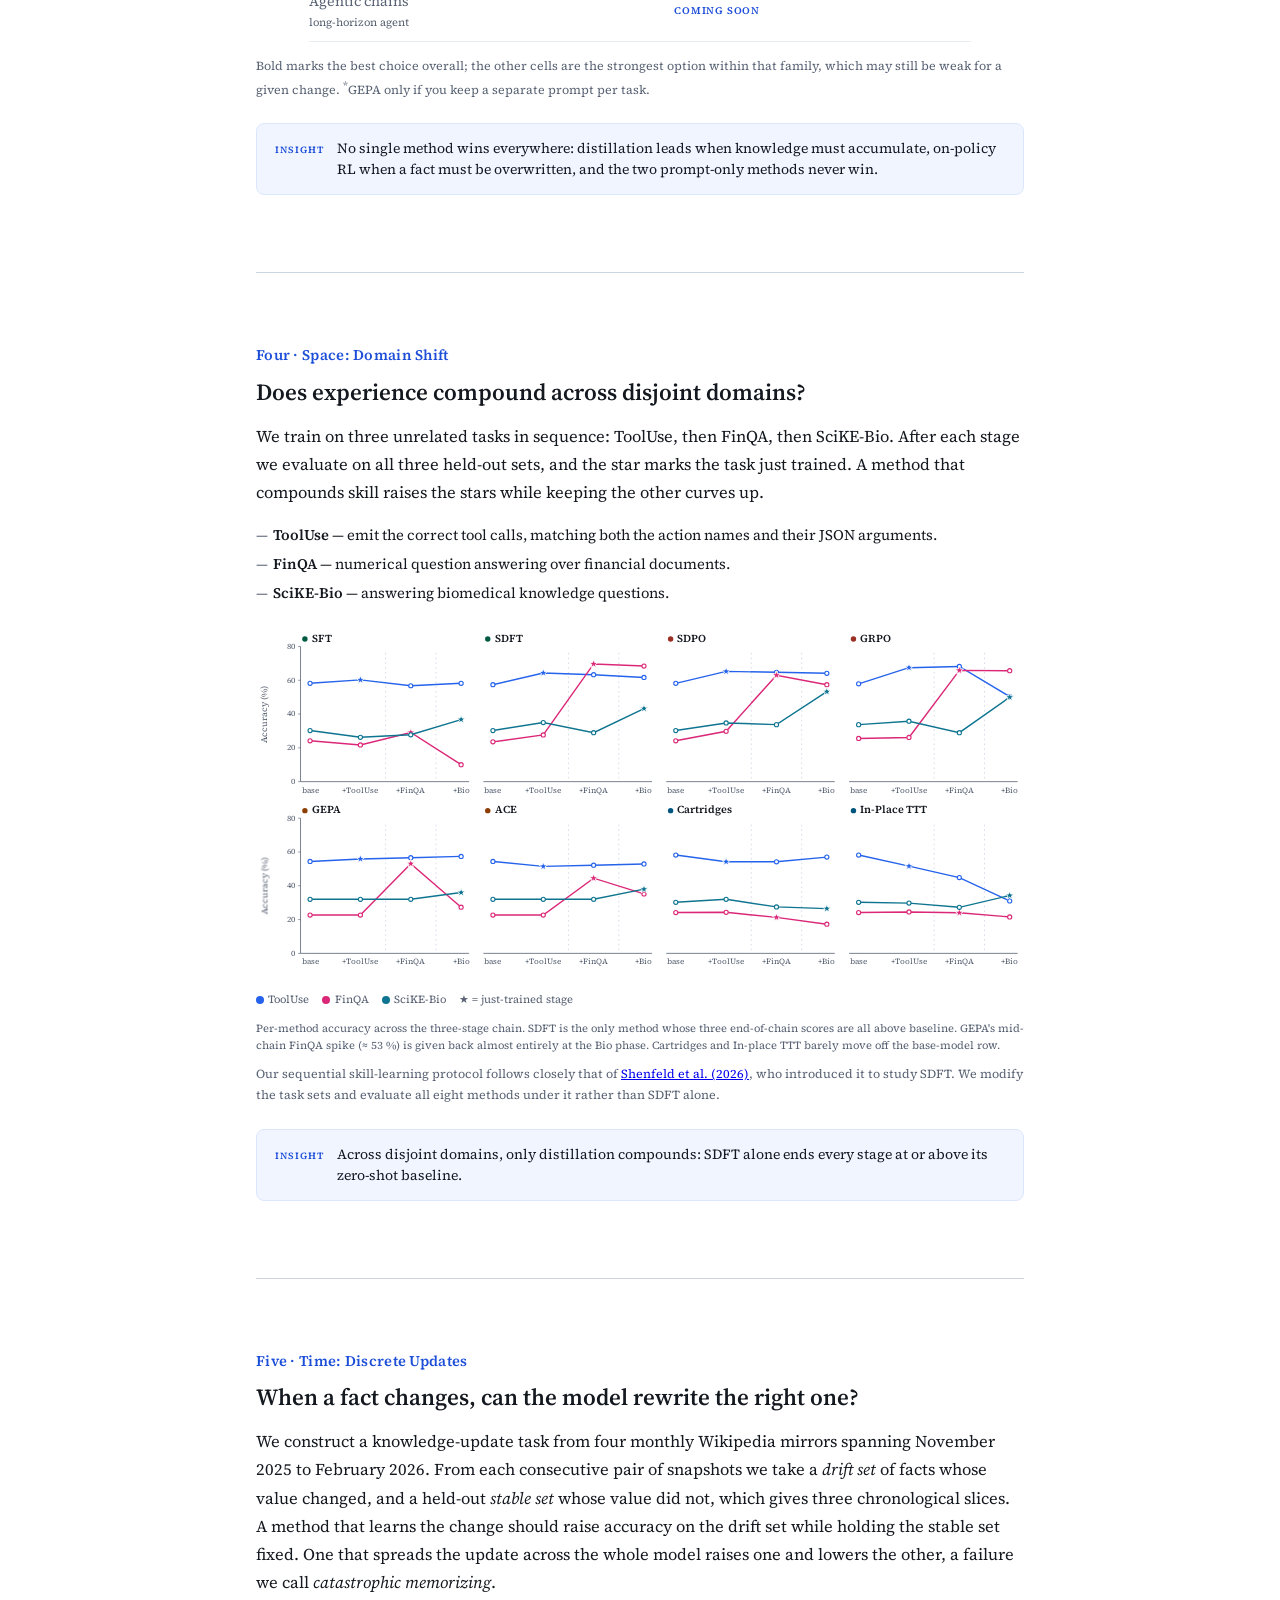
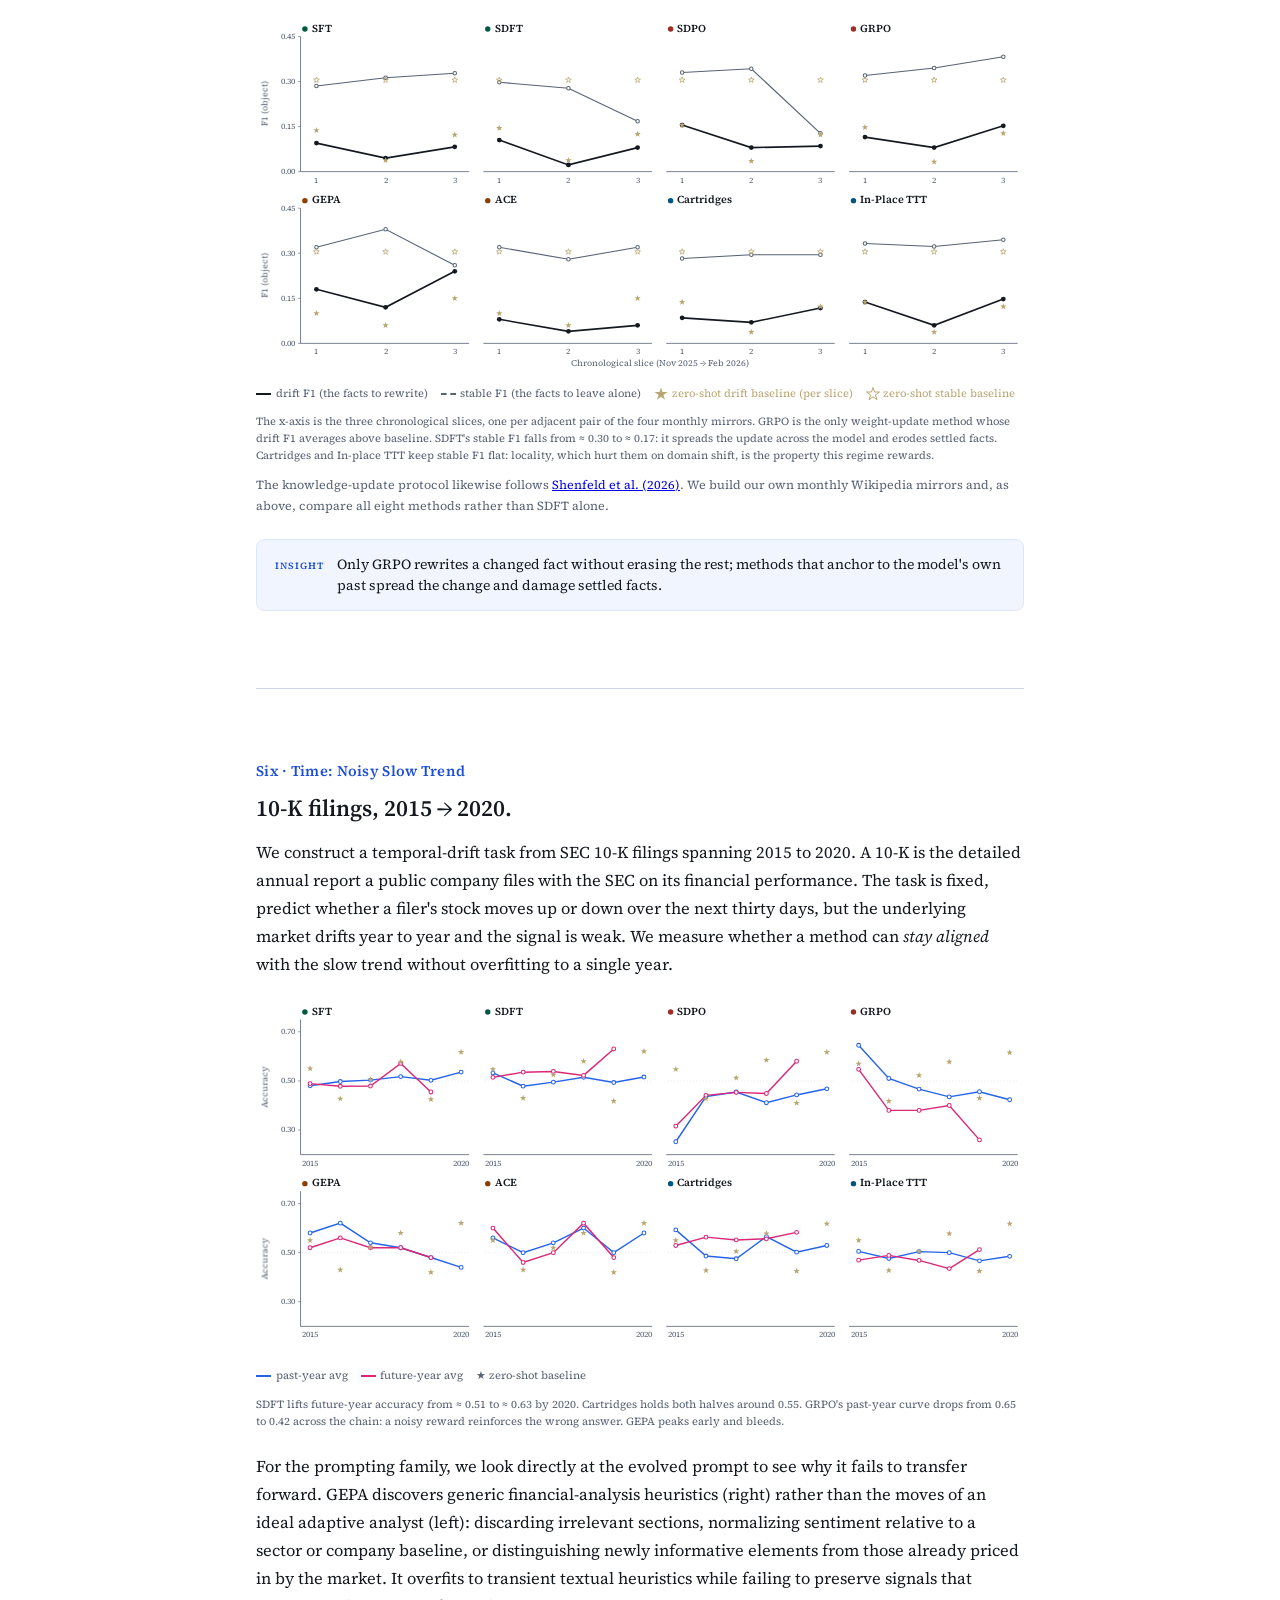
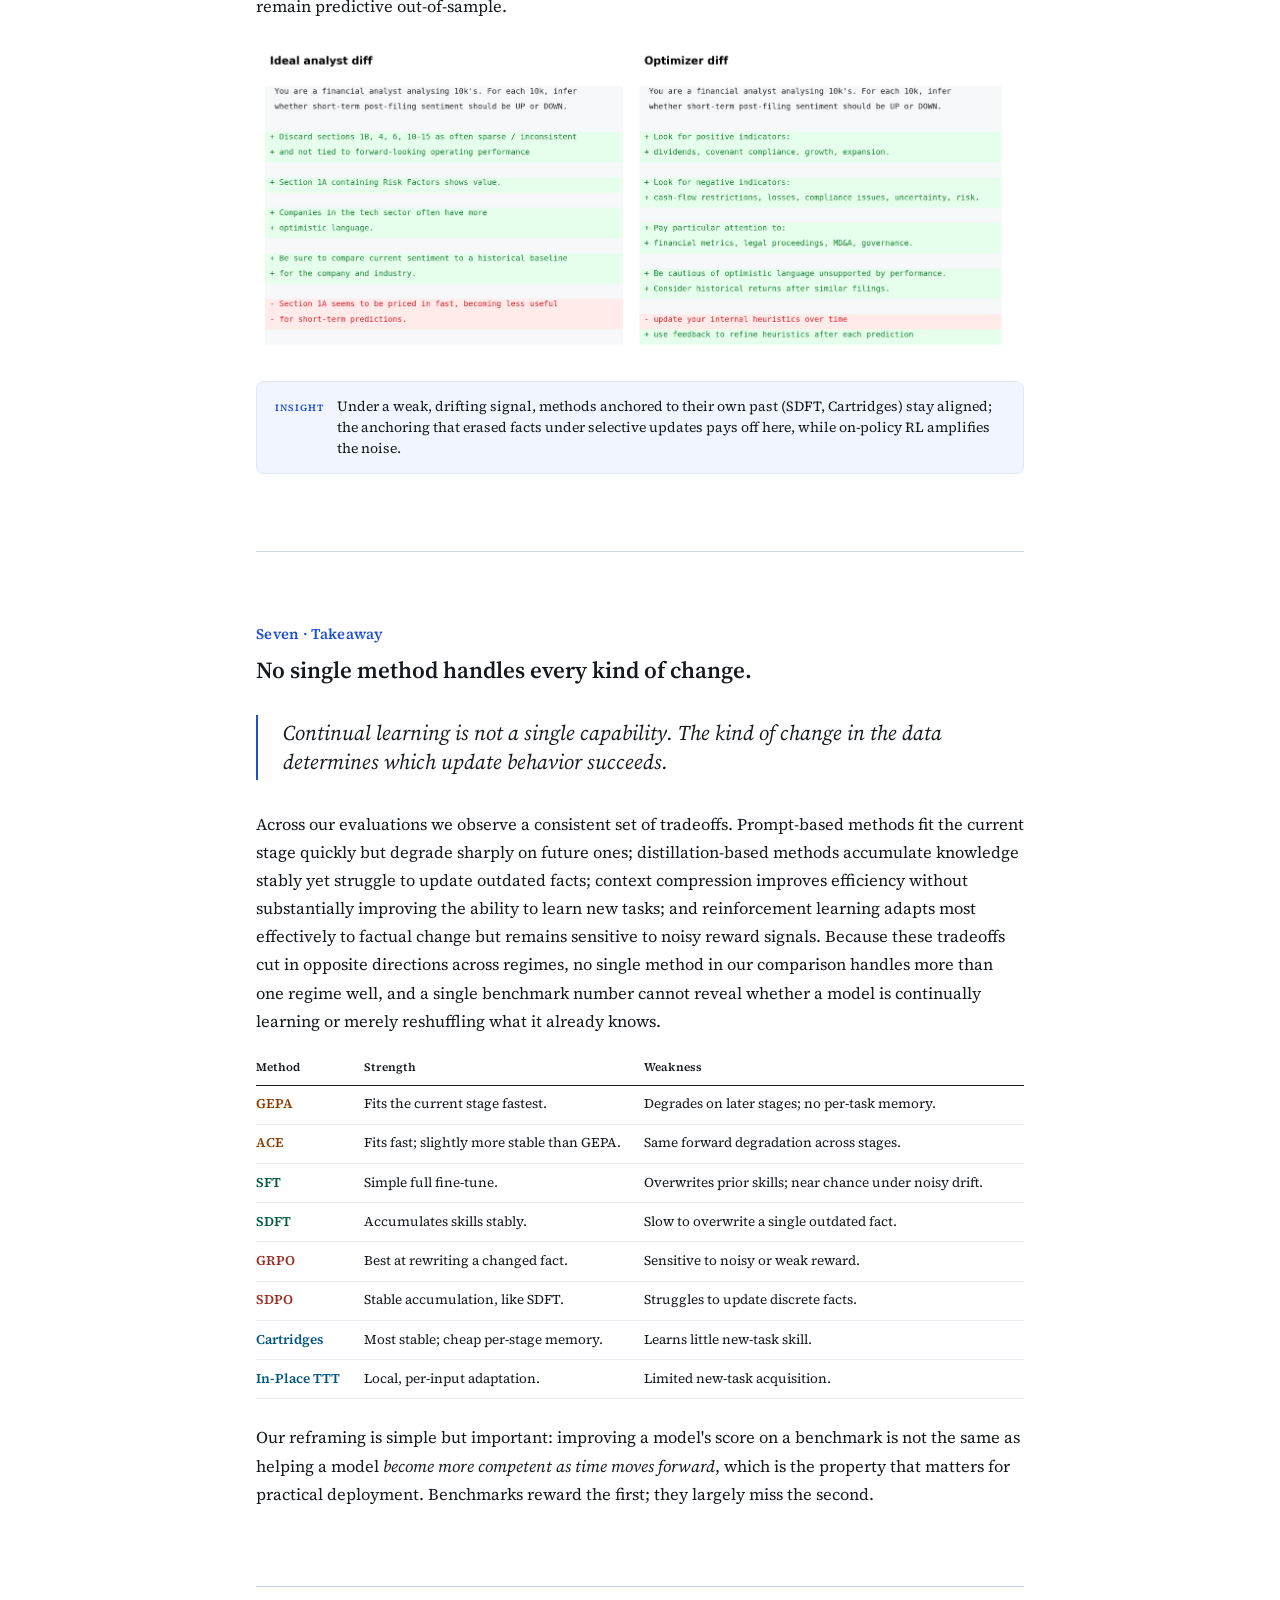
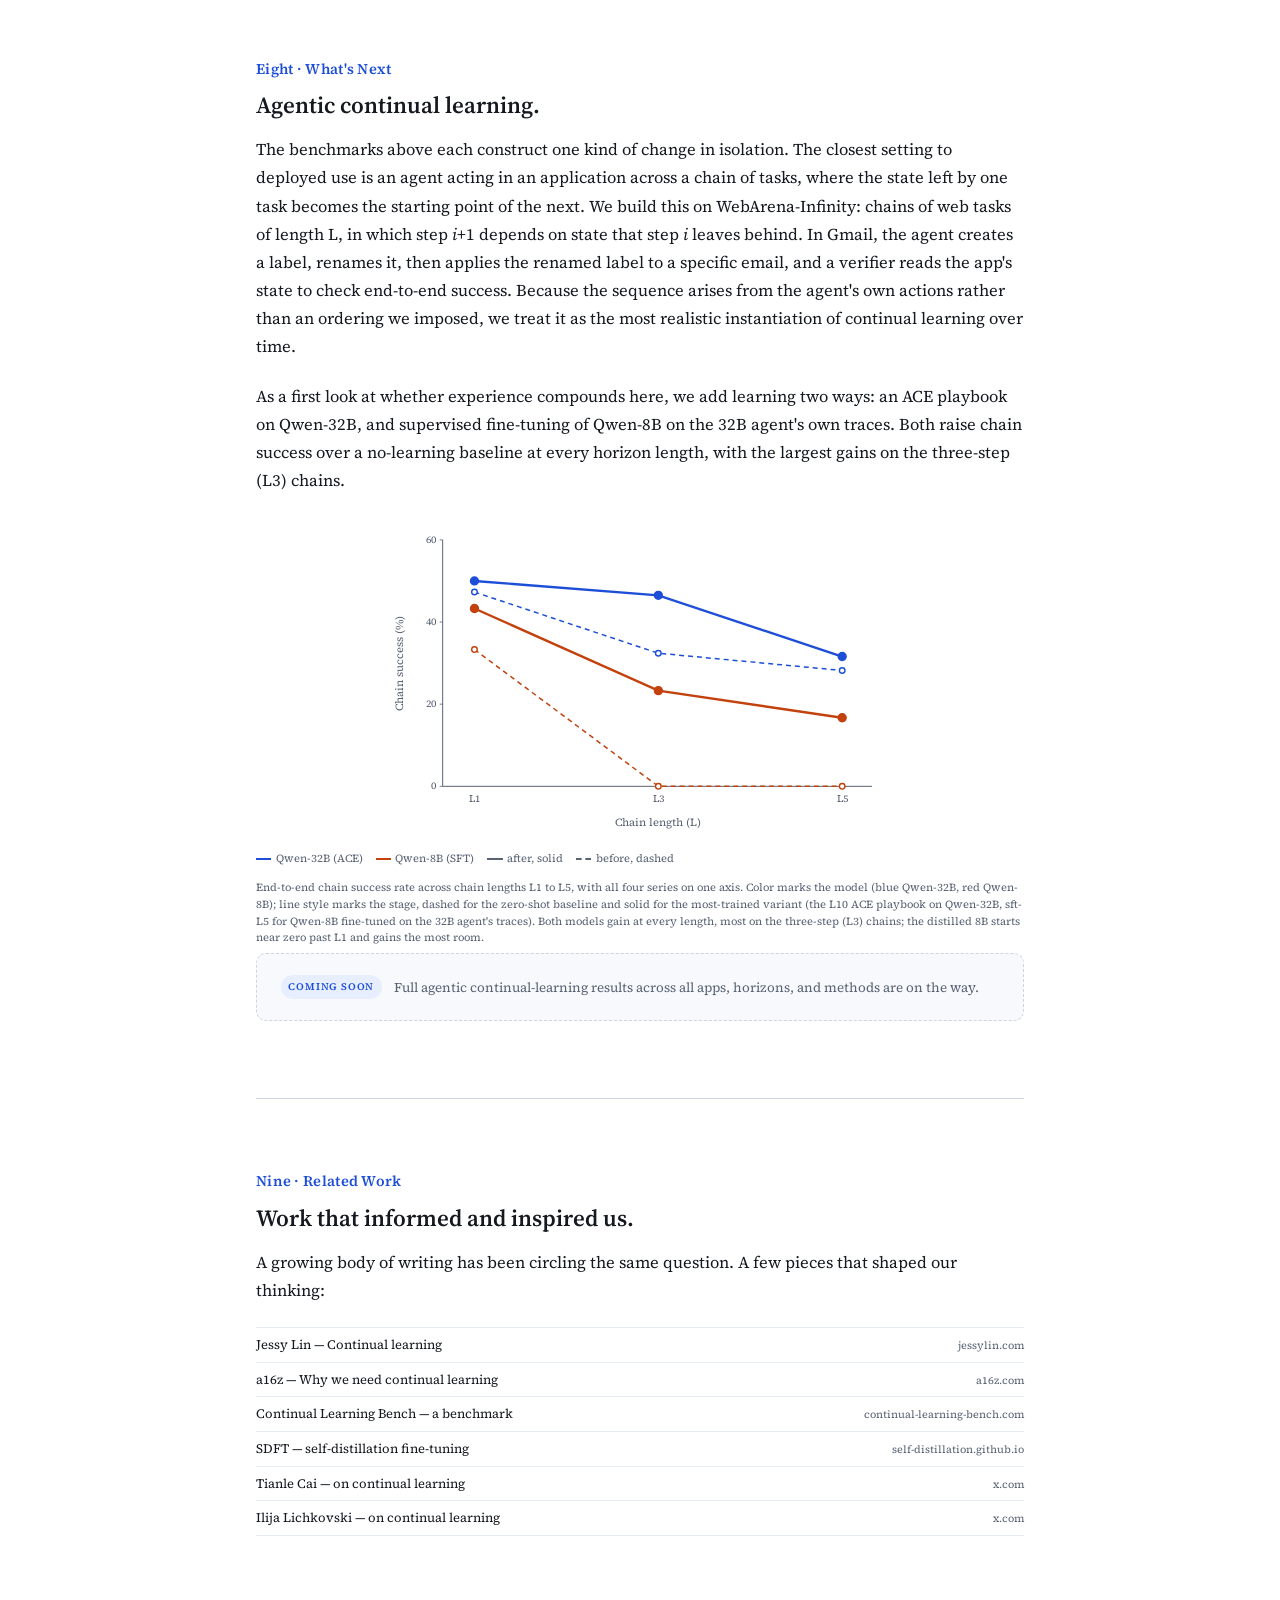
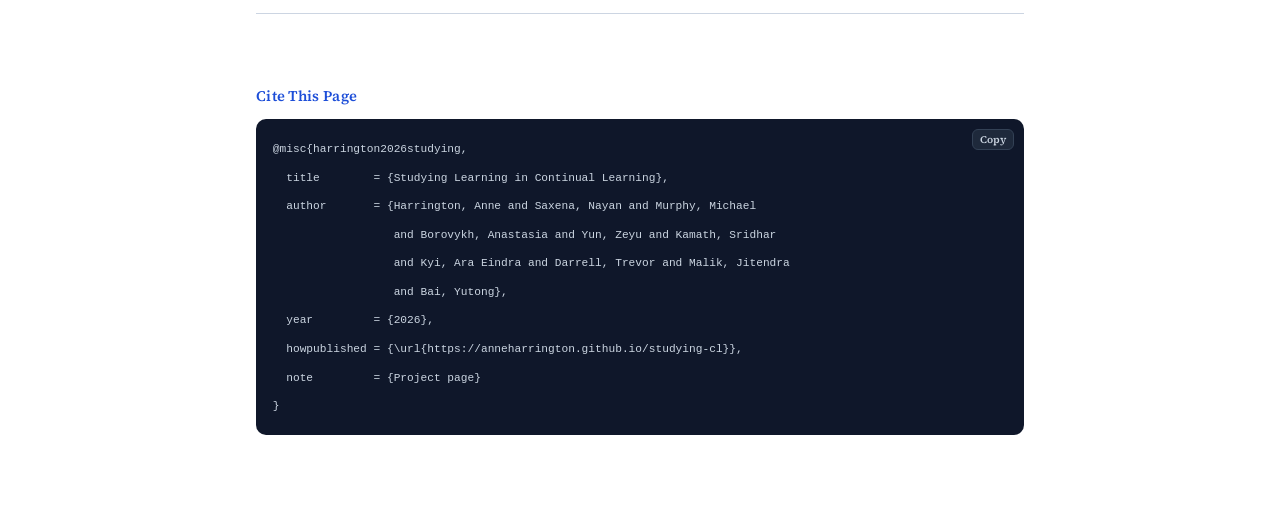
==== commit 2d8a7521: "Add non-linking arXiv and Code buttons (coming soon) to masthead" ====
--- a/competence-through-change/index.html
+++ b/competence-through-change/index.html
@@ -115,6 +115,21 @@
   .authors .sep { color: var(--faint); margin: 0 0.55em; font-weight: 400; }
   .authors .name { white-space: nowrap; }
   .authors .name sup { font-size: 0.66em; color: var(--signature); font-weight: 600; margin-left: 1px; }
+  .res-links { margin: 1.5rem 0 0; display: flex; gap: 0.65rem; flex-wrap: wrap; }
+  .res-btn {
+    display: inline-flex; align-items: center; gap: 0.5em;
+    font-family: var(--sans); font-size: 0.9rem; font-weight: 600;
+    color: var(--gray); background: #fff;
+    border: 1px solid var(--grid); border-radius: 8px;
+    padding: 0.45em 0.85em; cursor: default; user-select: none;
+  }
+  .res-btn svg { display: inline-block; flex: none; }
+  .res-btn .soon-tag {
+    font-size: 0.62rem; font-weight: 600; letter-spacing: 0.06em;
+    text-transform: uppercase; color: var(--signature);
+    background: #e7eefe; padding: 0.2em 0.5em; border-radius: 999px;
+    white-space: nowrap;
+  }
   .affiliations {
     font-family: var(--sans); font-size: 0.84rem; color: var(--gray);
     margin: 0.7rem 0 0; line-height: 1.6; max-width: var(--measure);
@@ -466,6 +481,16 @@
       <sup>1</sup>UC Berkeley<span class="sep">·</span>
       <sup>2</sup>Independent<span class="sep">·</span>
       <sup>3</sup>Capital Fund Management
+    </p>
+    <p class="res-links">
+      <span class="res-btn" role="button" aria-disabled="true" title="arXiv (coming soon)">
+        <svg width="14" height="14" viewBox="0 0 24 24" fill="none" stroke="currentColor" stroke-width="2" stroke-linecap="round" stroke-linejoin="round"><path d="M14 2H6a2 2 0 0 0-2 2v16a2 2 0 0 0 2 2h12a2 2 0 0 0 2-2V8z"/><polyline points="14 2 14 8 20 8"/></svg>
+        arXiv<span class="soon-tag">coming soon</span>
+      </span>
+      <span class="res-btn" role="button" aria-disabled="true" title="Code (coming soon)">
+        <svg width="14" height="14" viewBox="0 0 24 24" fill="none" stroke="currentColor" stroke-width="2" stroke-linecap="round" stroke-linejoin="round"><polyline points="16 18 22 12 16 6"/><polyline points="8 6 2 12 8 18"/></svg>
+        Code<span class="soon-tag">coming soon</span>
+      </span>
     </p>
   </header>
 
